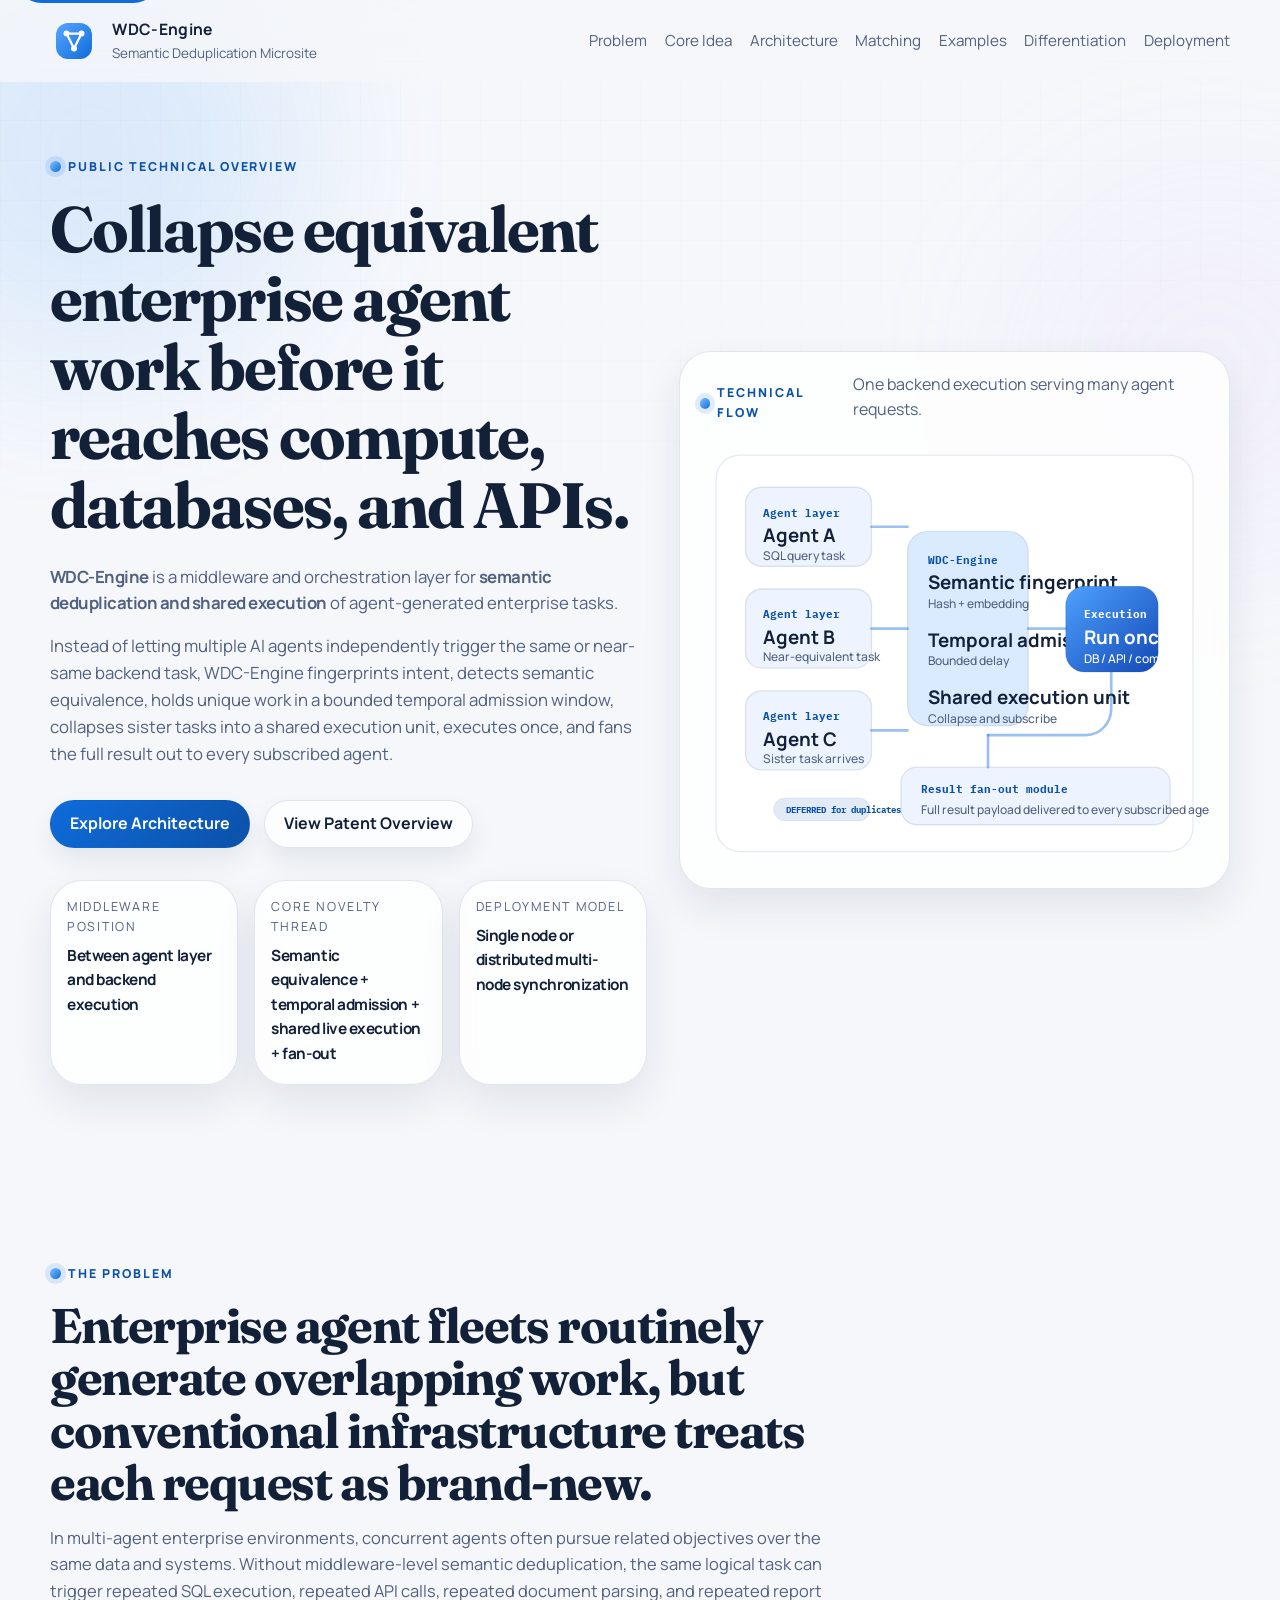
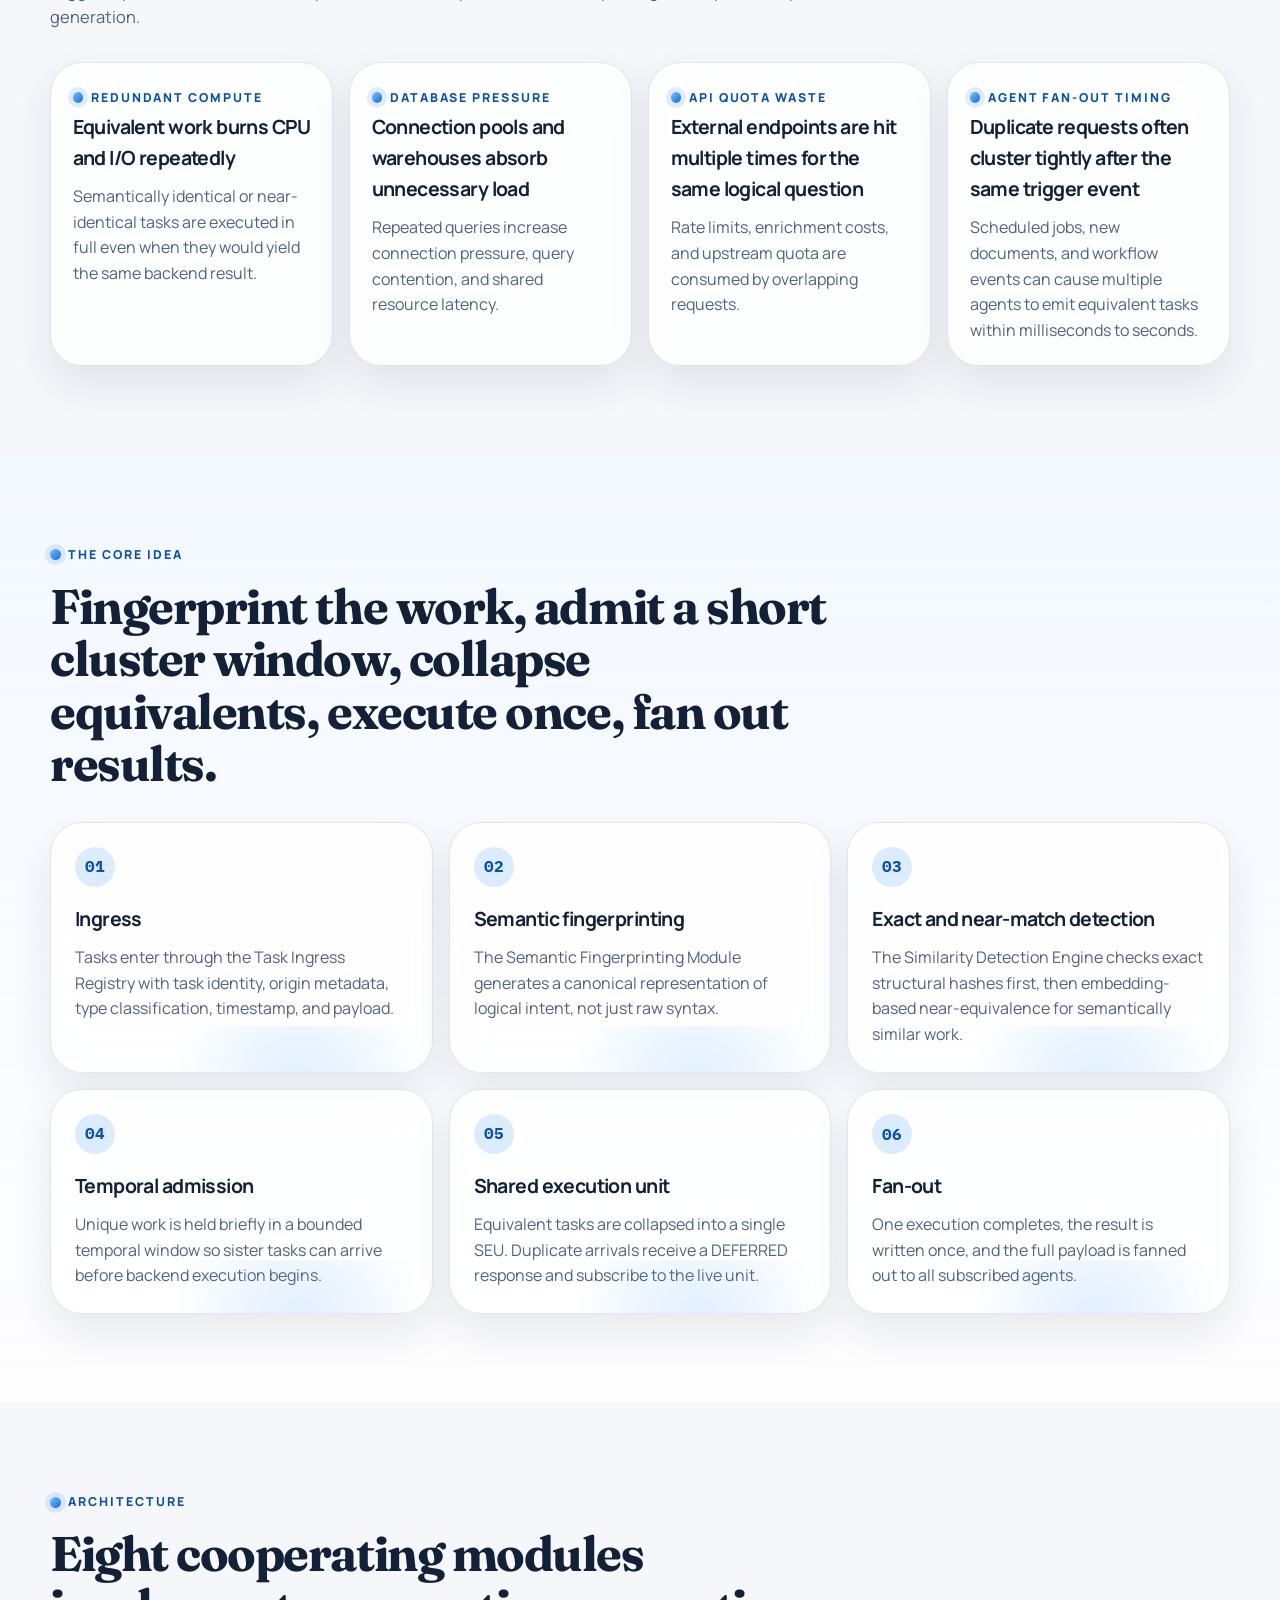
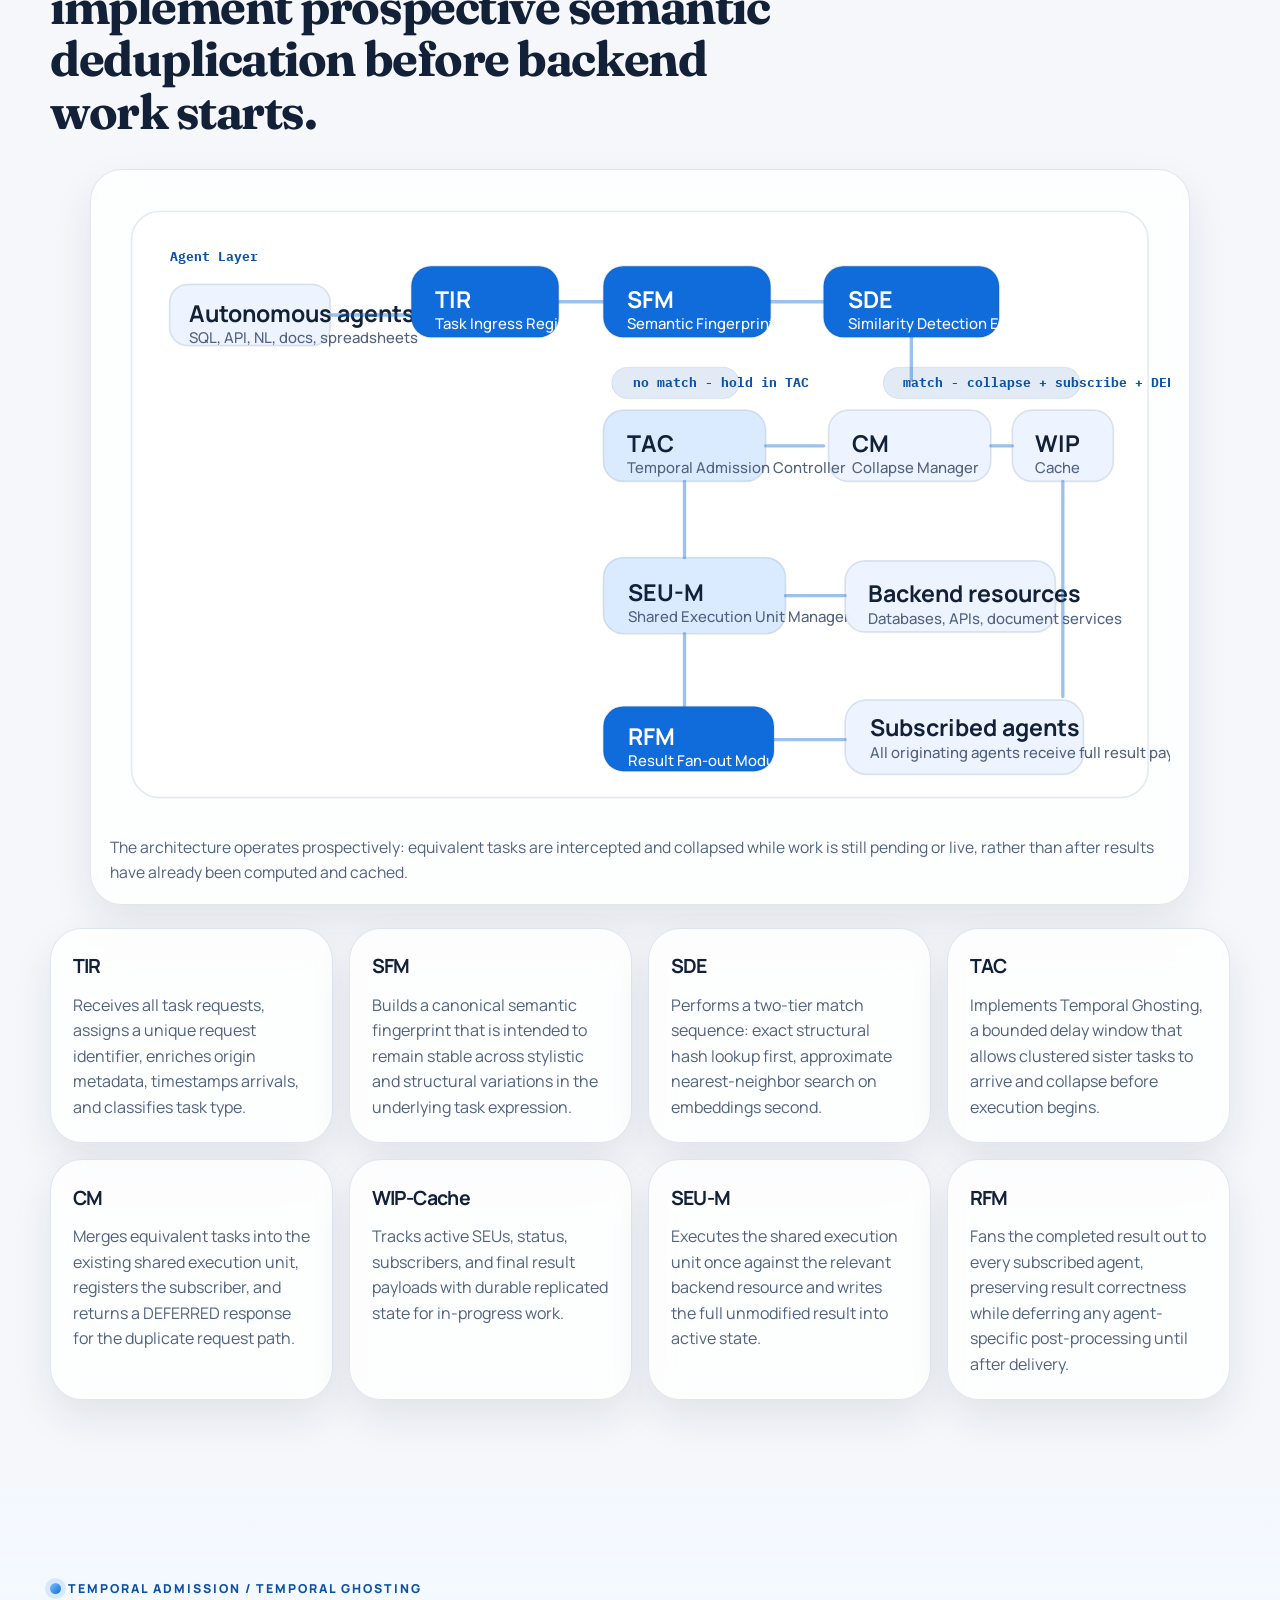
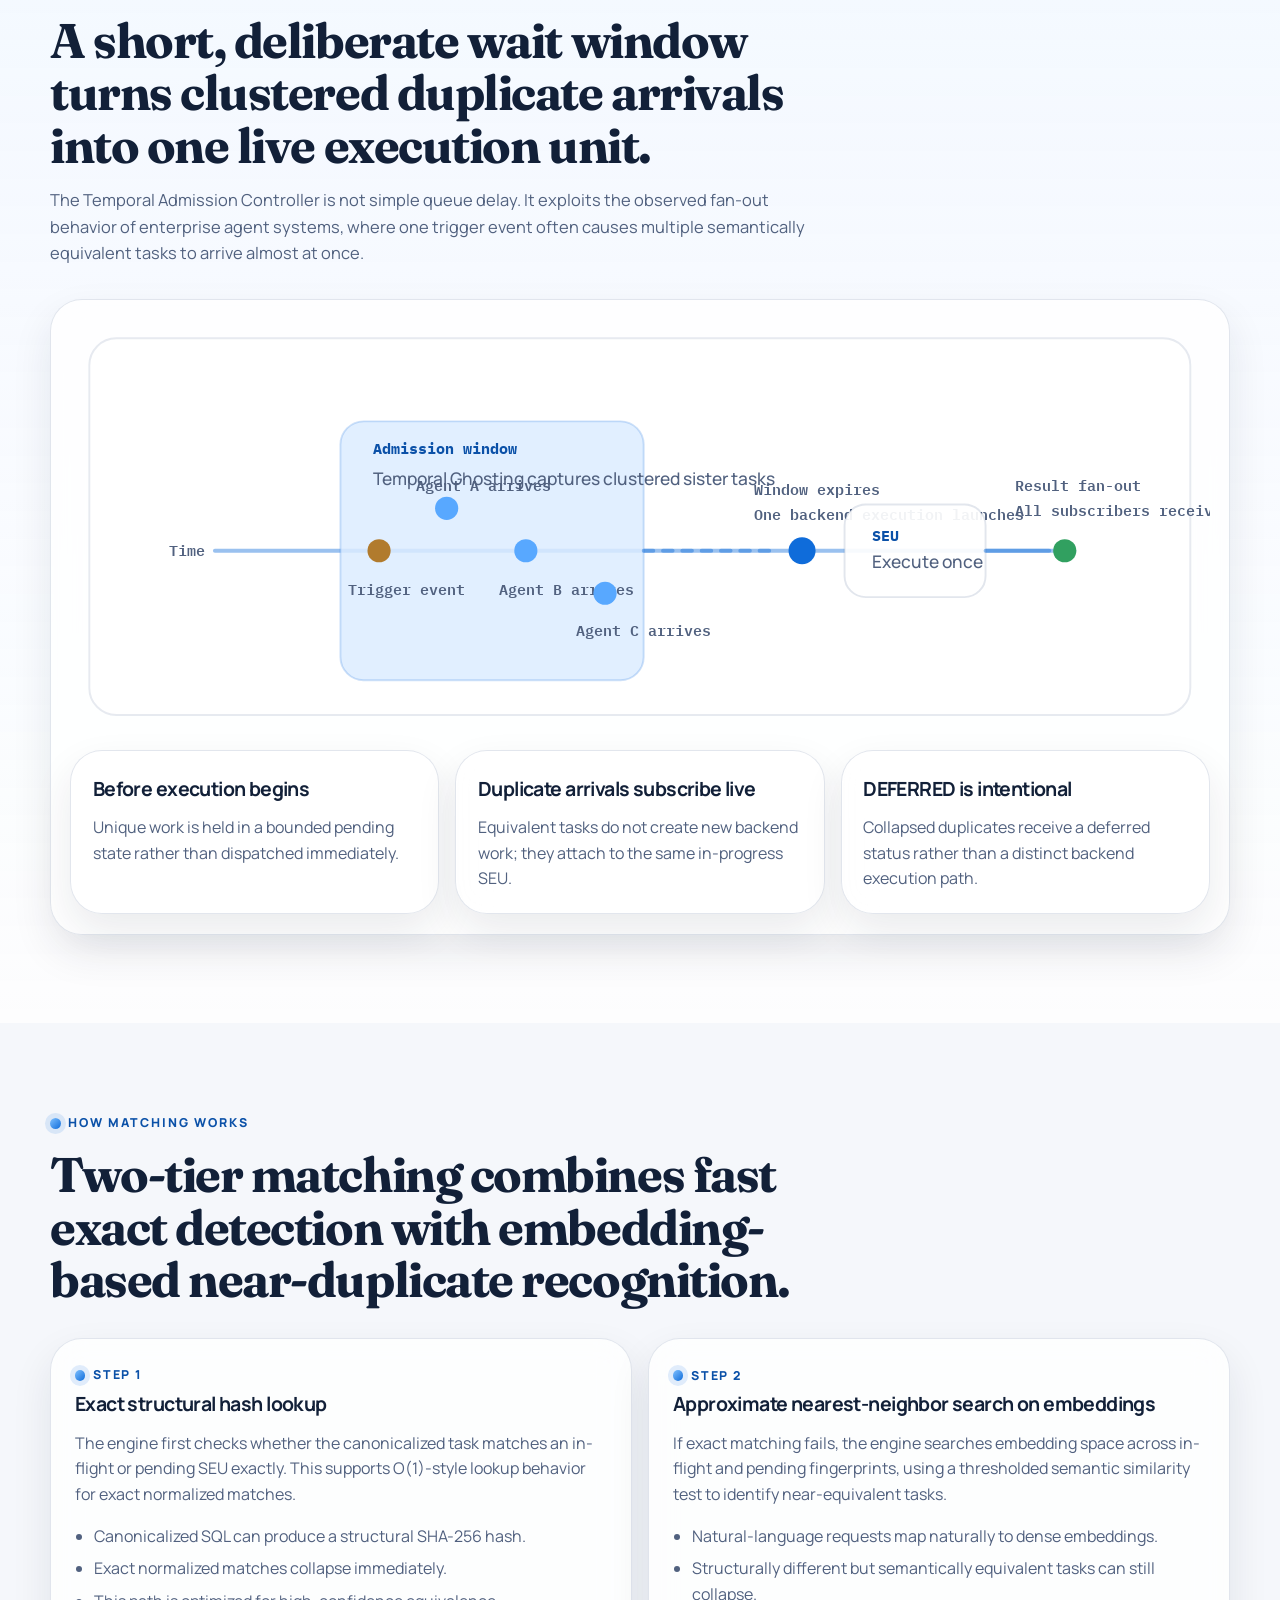
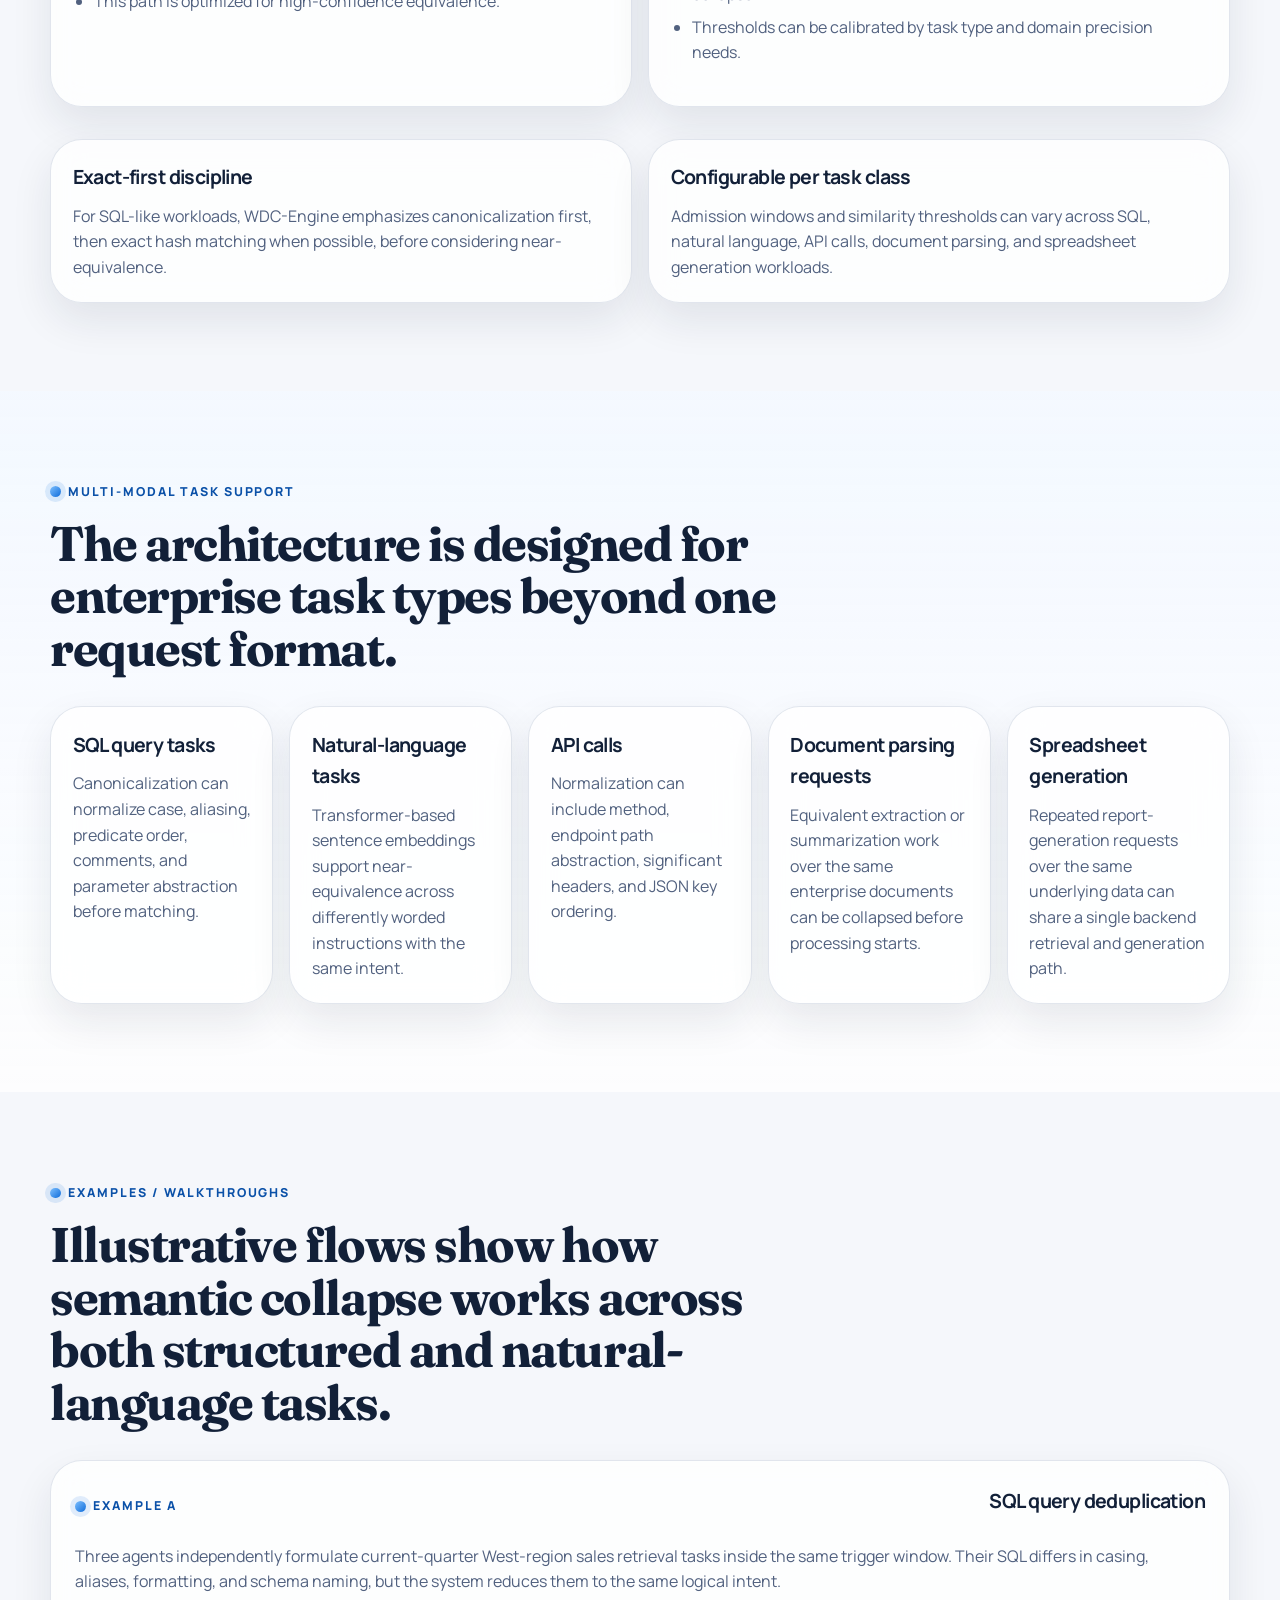
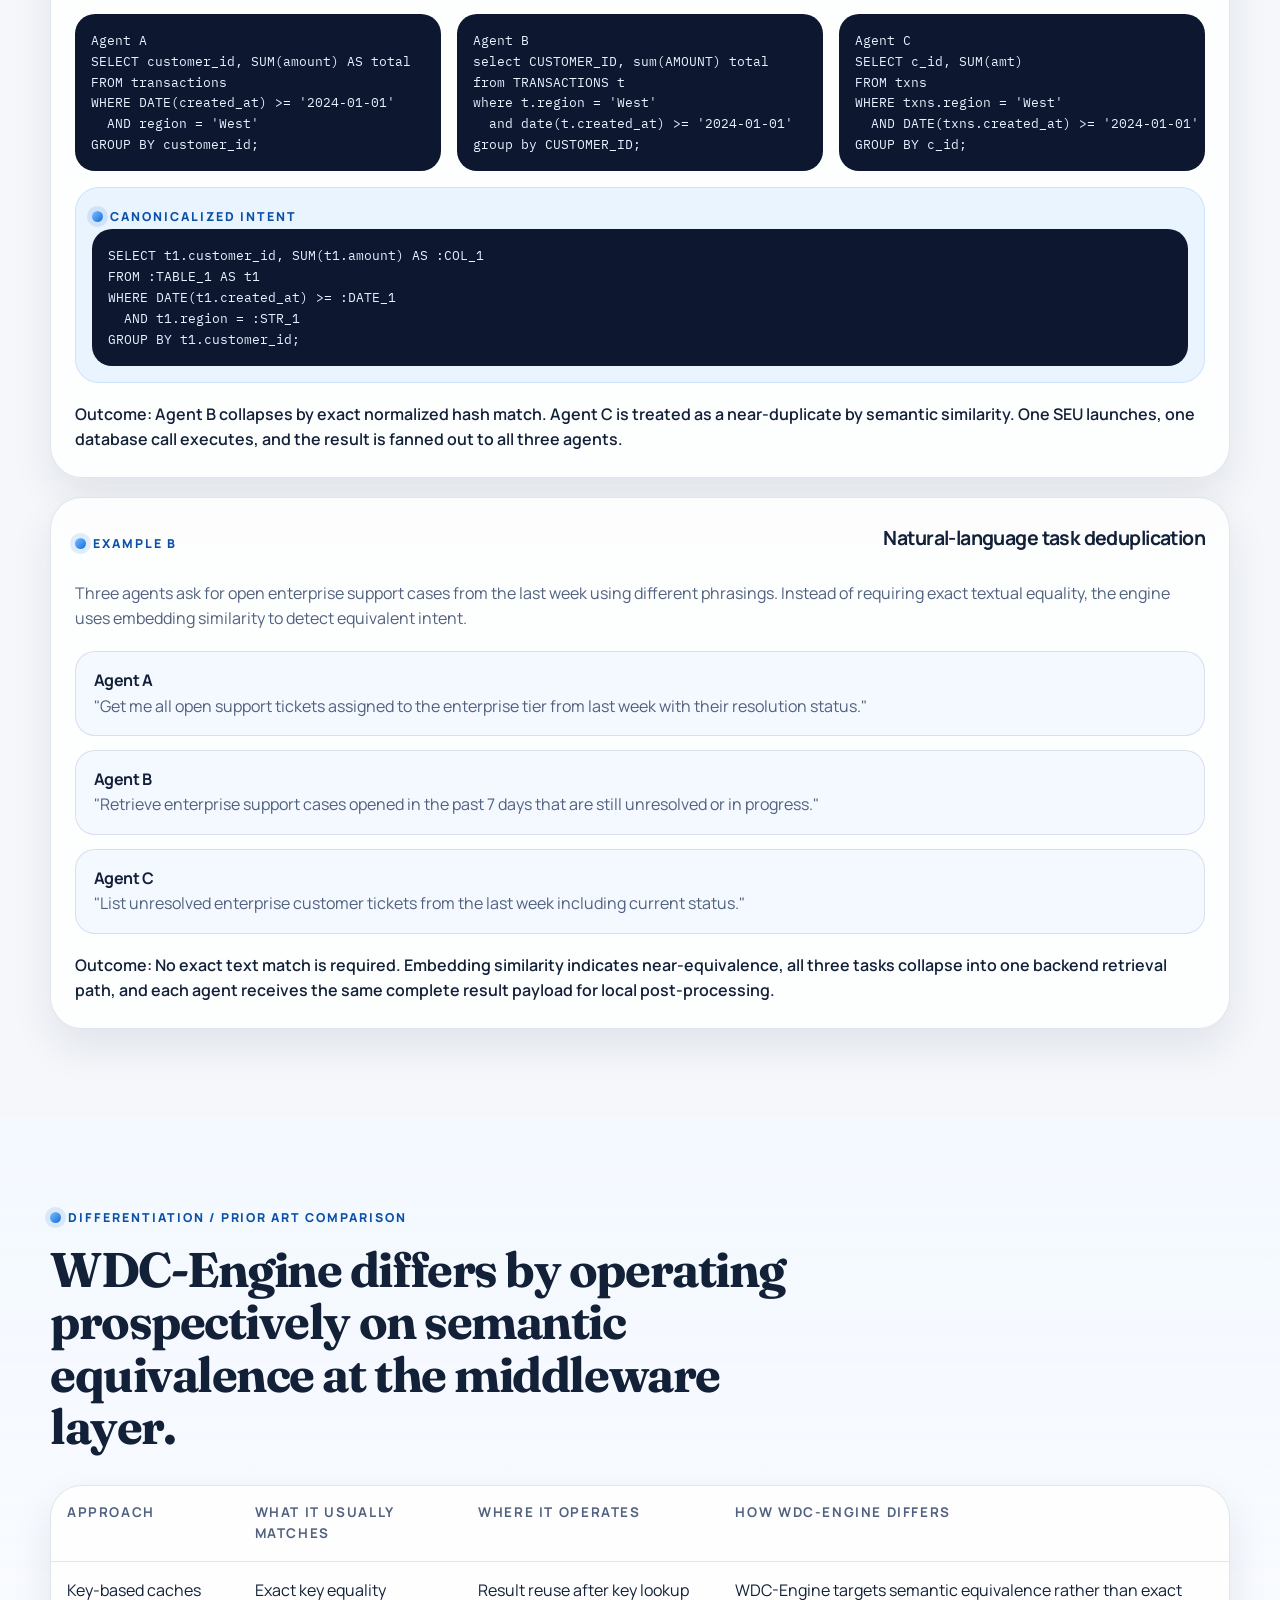
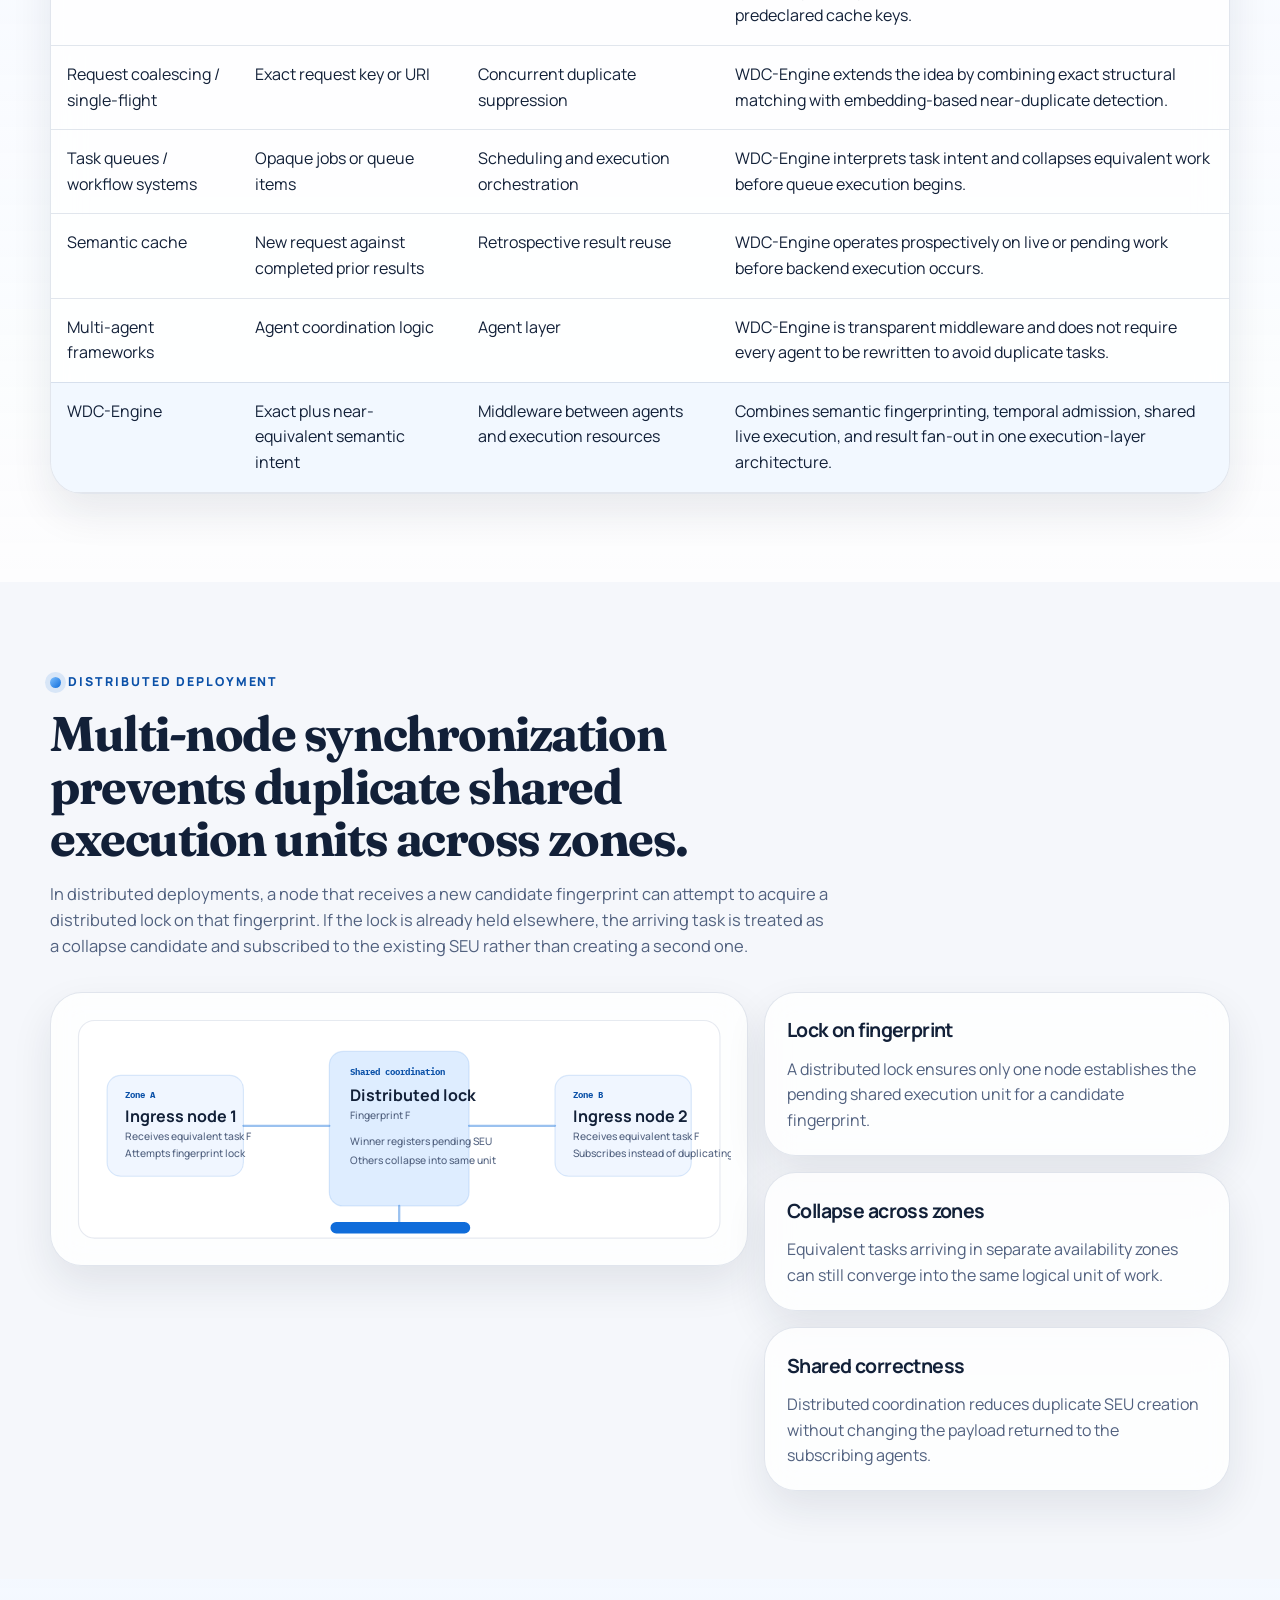
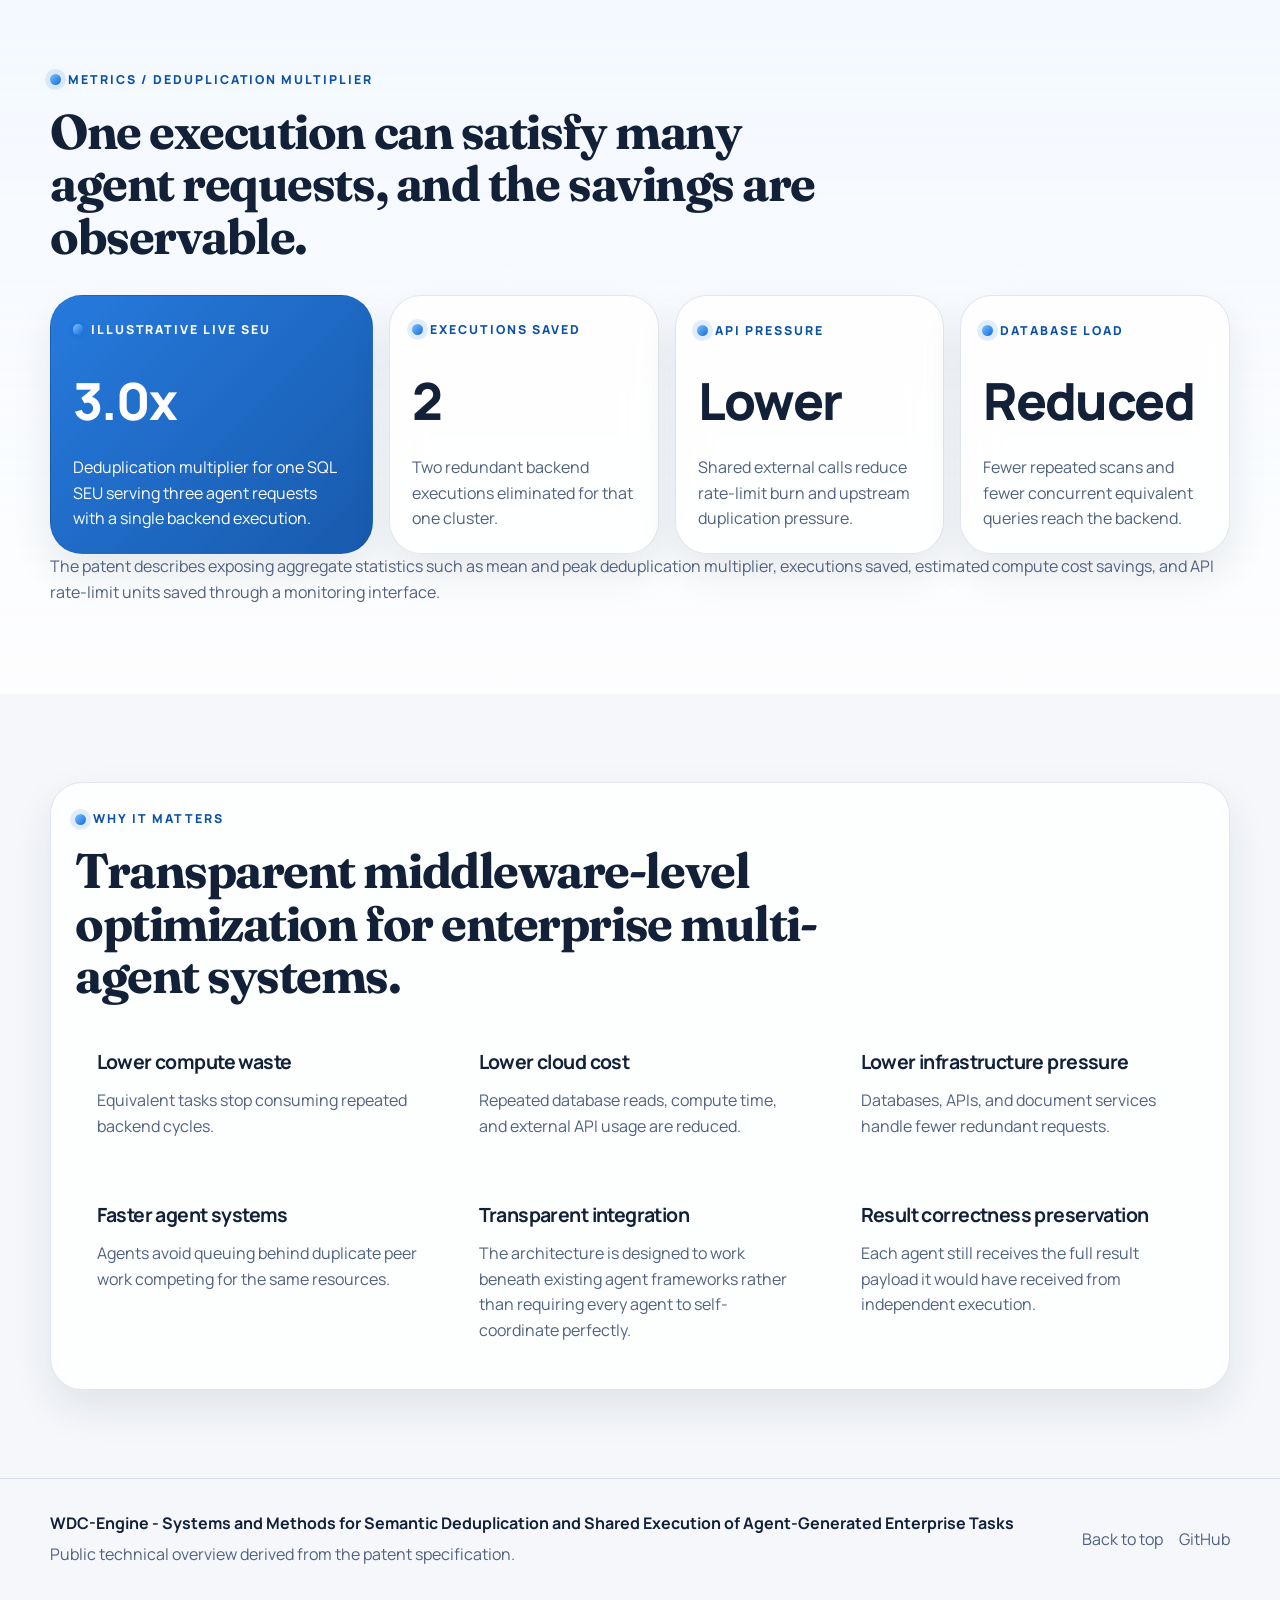
==== index.html @ 05a847ae "Create WDC-Engine patent microsite" ====
<!DOCTYPE html>
<html lang="en">
<head>
  <meta charset="UTF-8">
  <meta name="viewport" content="width=device-width, initial-scale=1.0">
  <title>WDC-Engine | Semantic Deduplication and Shared Execution</title>
  <meta name="description" content="A public technical microsite for WDC-Engine, a middleware architecture for semantic deduplication and shared execution of agent-generated enterprise tasks.">
  <meta name="robots" content="index,follow,max-image-preview:large">
  <meta name="theme-color" content="#f5f7fb">
  <meta property="og:type" content="website">
  <meta property="og:title" content="WDC-Engine | Semantic Deduplication and Shared Execution">
  <meta property="og:description" content="Collapse semantically equivalent enterprise agent tasks before execution begins. Execute once. Fan out results to all subscribed agents.">
  <meta property="og:image" content="./assets/og-card.svg">
  <meta property="og:url" content="./">
  <meta property="og:site_name" content="WDC-Engine">
  <meta name="twitter:card" content="summary_large_image">
  <meta name="twitter:title" content="WDC-Engine | Semantic Deduplication and Shared Execution">
  <meta name="twitter:description" content="A public technical overview of semantic deduplication, temporal admission, shared live execution, and result fan-out.">
  <meta name="twitter:image" content="./assets/og-card.svg">
  <link rel="icon" type="image/svg+xml" href="./assets/favicon.svg">
  <link rel="preconnect" href="https://fonts.googleapis.com">
  <link rel="preconnect" href="https://fonts.gstatic.com" crossorigin>
  <link href="https://fonts.googleapis.com/css2?family=Manrope:wght@400;500;600;700;800&family=Fraunces:opsz,wght@9..144,500;9..144,600&family=IBM+Plex+Mono:wght@400;500;600&display=swap" rel="stylesheet">
  <link rel="stylesheet" href="./styles.css">
</head>
<body id="top">
  <a class="skip-link" href="#main">Skip to content</a>
  <div class="site-bg" aria-hidden="true">
    <div class="aurora aurora-one"></div>
    <div class="aurora aurora-two"></div>
    <div class="grid-wash"></div>
  </div>

  <header class="site-header" data-header>
    <div class="container header-inner">
      <a class="brand" href="#top" aria-label="WDC-Engine home">
        <span class="brand-mark" aria-hidden="true">
          <svg viewBox="0 0 64 64" role="presentation">
            <defs>
              <linearGradient id="brandGradient" x1="0%" y1="0%" x2="100%" y2="100%">
                <stop offset="0%" stop-color="#57a5ff"></stop>
                <stop offset="100%" stop-color="#0f6cda"></stop>
              </linearGradient>
            </defs>
            <rect x="8" y="8" width="48" height="48" rx="16" fill="url(#brandGradient)"></rect>
            <circle cx="22" cy="22" r="4" fill="#ffffff"></circle>
            <circle cx="42" cy="22" r="4" fill="#ffffff"></circle>
            <circle cx="32" cy="42" r="4" fill="#ffffff"></circle>
            <path d="M22 22L42 22L32 42Z" fill="none" stroke="#ffffff" stroke-width="3" stroke-linecap="round" stroke-linejoin="round"></path>
          </svg>
        </span>
        <span class="brand-copy">
          <strong>WDC-Engine</strong>
          <span>Semantic Deduplication Microsite</span>
        </span>
      </a>

      <button class="nav-toggle" type="button" aria-expanded="false" aria-controls="site-nav" data-nav-toggle>
        <span></span>
        <span></span>
      </button>

      <nav class="site-nav" id="site-nav" aria-label="Primary">
        <a href="#problem">Problem</a>
        <a href="#core-idea">Core Idea</a>
        <a href="#architecture">Architecture</a>
        <a href="#matching">Matching</a>
        <a href="#examples">Examples</a>
        <a href="#differentiation">Differentiation</a>
        <a href="#deployment">Deployment</a>
      </nav>
    </div>
  </header>

  <main id="main">
    <section class="hero section">
      <div class="container hero-grid">
        <div class="hero-copy reveal">
          <p class="eyebrow">Public Technical Overview</p>
          <h1>Collapse equivalent enterprise agent work before it reaches compute, databases, and APIs.</h1>
          <p class="hero-subtitle">
            <strong>WDC-Engine</strong> is a middleware and orchestration layer for <strong>semantic deduplication and shared execution</strong> of agent-generated enterprise tasks.
          </p>
          <p class="hero-summary">
            Instead of letting multiple AI agents independently trigger the same or near-same backend task, WDC-Engine fingerprints intent, detects semantic equivalence, holds unique work in a bounded temporal admission window, collapses sister tasks into a shared execution unit, executes once, and fans the full result out to every subscribed agent.
          </p>
          <div class="cta-row">
            <a class="button button-primary" href="#architecture">Explore Architecture</a>
            <a class="button button-secondary" href="#technical-flow">View Patent Overview</a>
          </div>
          <div class="hero-metrics" aria-label="Key outcomes">
            <article class="metric-pill">
              <span class="metric-label">Middleware position</span>
              <strong>Between agent layer and backend execution</strong>
            </article>
            <article class="metric-pill">
              <span class="metric-label">Core novelty thread</span>
              <strong>Semantic equivalence + temporal admission + shared live execution + fan-out</strong>
            </article>
            <article class="metric-pill">
              <span class="metric-label">Deployment model</span>
              <strong>Single node or distributed multi-node synchronization</strong>
            </article>
          </div>
        </div>

        <div class="hero-panel reveal">
          <div class="hero-card">
            <div class="panel-head">
              <span class="eyebrow">Technical flow</span>
              <p>One backend execution serving many agent requests.</p>
            </div>
            <svg class="hero-diagram" viewBox="0 0 760 640" role="img" aria-label="Flow diagram showing WDC-Engine collapsing equivalent agent tasks into a single backend execution">
              <defs>
                <linearGradient id="heroStroke" x1="0%" y1="0%" x2="100%" y2="100%">
                  <stop offset="0%" stop-color="#4ea1ff"></stop>
                  <stop offset="100%" stop-color="#1349b5"></stop>
                </linearGradient>
              </defs>
              <rect x="24" y="24" width="712" height="592" rx="36" class="diagram-frame"></rect>
              <g class="diagram-node diagram-node-soft">
                <rect x="68" y="72" width="188" height="118" rx="24"></rect>
                <text x="94" y="116" class="diagram-kicker">Agent layer</text>
                <text x="94" y="154" class="diagram-title">Agent A</text>
                <text x="94" y="180" class="diagram-copy">SQL query task</text>
              </g>
              <g class="diagram-node diagram-node-soft">
                <rect x="68" y="224" width="188" height="118" rx="24"></rect>
                <text x="94" y="268" class="diagram-kicker">Agent layer</text>
                <text x="94" y="306" class="diagram-title">Agent B</text>
                <text x="94" y="332" class="diagram-copy">Near-equivalent task</text>
              </g>
              <g class="diagram-node diagram-node-soft">
                <rect x="68" y="376" width="188" height="118" rx="24"></rect>
                <text x="94" y="420" class="diagram-kicker">Agent layer</text>
                <text x="94" y="458" class="diagram-title">Agent C</text>
                <text x="94" y="484" class="diagram-copy">Sister task arrives</text>
              </g>
              <g class="diagram-node diagram-node-focus">
                <rect x="310" y="138" width="180" height="290" rx="30"></rect>
                <text x="340" y="186" class="diagram-kicker">WDC-Engine</text>
                <text x="340" y="224" class="diagram-title">Semantic fingerprint</text>
                <text x="340" y="252" class="diagram-copy">Hash + embedding</text>
                <text x="340" y="310" class="diagram-title">Temporal admission</text>
                <text x="340" y="338" class="diagram-copy">Bounded delay</text>
                <text x="340" y="396" class="diagram-title">Shared execution unit</text>
                <text x="340" y="424" class="diagram-copy">Collapse and subscribe</text>
              </g>
              <g class="diagram-node diagram-node-strong">
                <rect x="546" y="220" width="138" height="128" rx="28"></rect>
                <text x="574" y="268" class="diagram-kicker">Execution</text>
                <text x="574" y="306" class="diagram-title">Run once</text>
                <text x="574" y="334" class="diagram-copy">DB / API / compute</text>
              </g>
              <g class="diagram-node diagram-node-soft">
                <rect x="300" y="490" width="402" height="86" rx="24"></rect>
                <text x="330" y="528" class="diagram-kicker">Result fan-out module</text>
                <text x="330" y="560" class="diagram-copy">Full result payload delivered to every subscribed agent</text>
              </g>
              <g class="diagram-links">
                <path d="M256 131H310"></path>
                <path d="M256 283H310"></path>
                <path d="M256 435H310"></path>
                <path d="M490 283H546"></path>
                <path d="M614 348V402C614 424 598 442 576 442H430"></path>
                <path d="M430 442V490"></path>
              </g>
              <g class="diagram-badges">
                <rect x="110" y="536" width="144" height="34" rx="17"></rect>
                <text x="128" y="558" class="diagram-badge-text">DEFERRED for duplicates</text>
              </g>
            </svg>
          </div>
        </div>
      </div>
    </section>

    <section class="section" id="problem">
      <div class="container">
        <div class="section-heading reveal">
          <p class="eyebrow">The Problem</p>
          <h2>Enterprise agent fleets routinely generate overlapping work, but conventional infrastructure treats each request as brand-new.</h2>
          <p>In multi-agent enterprise environments, concurrent agents often pursue related objectives over the same data and systems. Without middleware-level semantic deduplication, the same logical task can trigger repeated SQL execution, repeated API calls, repeated document parsing, and repeated report generation.</p>
        </div>
        <div class="problem-grid reveal">
          <article class="info-card">
            <span class="card-tag">Redundant compute</span>
            <h3>Equivalent work burns CPU and I/O repeatedly</h3>
            <p>Semantically identical or near-identical tasks are executed in full even when they would yield the same backend result.</p>
          </article>
          <article class="info-card">
            <span class="card-tag">Database pressure</span>
            <h3>Connection pools and warehouses absorb unnecessary load</h3>
            <p>Repeated queries increase connection pressure, query contention, and shared resource latency.</p>
          </article>
          <article class="info-card">
            <span class="card-tag">API quota waste</span>
            <h3>External endpoints are hit multiple times for the same logical question</h3>
            <p>Rate limits, enrichment costs, and upstream quota are consumed by overlapping requests.</p>
          </article>
          <article class="info-card">
            <span class="card-tag">Agent fan-out timing</span>
            <h3>Duplicate requests often cluster tightly after the same trigger event</h3>
            <p>Scheduled jobs, new documents, and workflow events can cause multiple agents to emit equivalent tasks within milliseconds to seconds.</p>
          </article>
        </div>
      </div>
    </section>

    <section class="section section-tinted" id="core-idea">
      <div class="container">
        <div class="section-heading reveal">
          <p class="eyebrow">The Core Idea</p>
          <h2>Fingerprint the work, admit a short cluster window, collapse equivalents, execute once, fan out results.</h2>
        </div>
        <div class="idea-flow reveal" id="technical-flow">
          <article class="flow-step">
            <span class="step-number">01</span>
            <h3>Ingress</h3>
            <p>Tasks enter through the Task Ingress Registry with task identity, origin metadata, type classification, timestamp, and payload.</p>
          </article>
          <article class="flow-step">
            <span class="step-number">02</span>
            <h3>Semantic fingerprinting</h3>
            <p>The Semantic Fingerprinting Module generates a canonical representation of logical intent, not just raw syntax.</p>
          </article>
          <article class="flow-step">
            <span class="step-number">03</span>
            <h3>Exact and near-match detection</h3>
            <p>The Similarity Detection Engine checks exact structural hashes first, then embedding-based near-equivalence for semantically similar work.</p>
          </article>
          <article class="flow-step">
            <span class="step-number">04</span>
            <h3>Temporal admission</h3>
            <p>Unique work is held briefly in a bounded temporal window so sister tasks can arrive before backend execution begins.</p>
          </article>
          <article class="flow-step">
            <span class="step-number">05</span>
            <h3>Shared execution unit</h3>
            <p>Equivalent tasks are collapsed into a single SEU. Duplicate arrivals receive a DEFERRED response and subscribe to the live unit.</p>
          </article>
          <article class="flow-step">
            <span class="step-number">06</span>
            <h3>Fan-out</h3>
            <p>One execution completes, the result is written once, and the full payload is fanned out to all subscribed agents.</p>
          </article>
        </div>
      </div>
    </section>

    <section class="section" id="architecture">
      <div class="container">
        <div class="section-heading reveal">
          <p class="eyebrow">Architecture</p>
          <h2>Eight cooperating modules implement prospective semantic deduplication before backend work starts.</h2>
        </div>

        <figure class="figure-frame reveal">
          <div class="figure-stage">
            <svg class="architecture-diagram" viewBox="0 0 1280 760" role="img" aria-label="WDC-Engine architecture diagram showing agents, ingress, fingerprinting, matching, temporal admission, shared execution, backends, and result fan-out">
              <rect x="26" y="26" width="1228" height="708" rx="34" class="arch-shell"></rect>
              <g class="arch-lane">
                <text x="72" y="86" class="arch-label">Agent Layer</text>
                <rect x="72" y="114" width="194" height="74" rx="22" class="arch-node arch-node-light"></rect>
                <text x="96" y="160" class="arch-title">Autonomous agents</text>
                <text x="96" y="185" class="arch-copy">SQL, API, NL, docs, spreadsheets</text>
              </g>
              <g>
                <rect x="364" y="92" width="178" height="86" rx="24" class="arch-node arch-node-core"></rect>
                <text x="392" y="142" class="arch-title arch-title-invert">TIR</text>
                <text x="392" y="168" class="arch-copy arch-copy-invert">Task Ingress Registry</text>
              </g>
              <g>
                <rect x="596" y="92" width="202" height="86" rx="24" class="arch-node arch-node-core"></rect>
                <text x="624" y="142" class="arch-title arch-title-invert">SFM</text>
                <text x="624" y="168" class="arch-copy arch-copy-invert">Semantic Fingerprinting Module</text>
              </g>
              <g>
                <rect x="862" y="92" width="212" height="86" rx="24" class="arch-node arch-node-core"></rect>
                <text x="892" y="142" class="arch-title arch-title-invert">SDE</text>
                <text x="892" y="168" class="arch-copy arch-copy-invert">Similarity Detection Engine</text>
              </g>
              <g>
                <rect x="868" y="266" width="196" height="86" rx="24" class="arch-node arch-node-light"></rect>
                <text x="896" y="316" class="arch-title">CM</text>
                <text x="896" y="342" class="arch-copy">Collapse Manager</text>
              </g>
              <g>
                <rect x="1090" y="266" width="122" height="86" rx="24" class="arch-node arch-node-light"></rect>
                <text x="1118" y="316" class="arch-title">WIP</text>
                <text x="1118" y="342" class="arch-copy">Cache</text>
              </g>
              <g>
                <rect x="596" y="266" width="196" height="86" rx="24" class="arch-node arch-node-focus"></rect>
                <text x="624" y="316" class="arch-title">TAC</text>
                <text x="624" y="342" class="arch-copy">Temporal Admission Controller</text>
              </g>
              <g>
                <rect x="596" y="444" width="220" height="92" rx="24" class="arch-node arch-node-focus"></rect>
                <text x="626" y="496" class="arch-title">SEU-M</text>
                <text x="626" y="522" class="arch-copy">Shared Execution Unit Manager</text>
              </g>
              <g>
                <rect x="888" y="448" width="254" height="86" rx="24" class="arch-node arch-node-light"></rect>
                <text x="916" y="498" class="arch-title">Backend resources</text>
                <text x="916" y="524" class="arch-copy">Databases, APIs, document services</text>
              </g>
              <g>
                <rect x="596" y="624" width="206" height="78" rx="24" class="arch-node arch-node-core"></rect>
                <text x="626" y="670" class="arch-title arch-title-invert">RFM</text>
                <text x="626" y="696" class="arch-copy arch-copy-invert">Result Fan-out Module</text>
              </g>
              <g>
                <rect x="888" y="616" width="288" height="90" rx="26" class="arch-node arch-node-light"></rect>
                <text x="918" y="660" class="arch-title">Subscribed agents</text>
                <text x="918" y="686" class="arch-copy">All originating agents receive full result payload</text>
              </g>
              <g class="arch-connector">
                <path d="M266 151H364"></path>
                <path d="M542 135H596"></path>
                <path d="M798 135H862"></path>
                <path d="M968 178V230"></path>
                <path d="M862 309H792"></path>
                <path d="M694 352V444"></path>
                <path d="M816 490H888"></path>
                <path d="M694 536V624"></path>
                <path d="M802 664H888"></path>
                <path d="M1064 309H1090"></path>
                <path d="M1151 352V612"></path>
              </g>
              <g class="arch-annotations">
                <rect x="934" y="214" width="238" height="38" rx="19"></rect>
                <text x="958" y="238" class="arch-badge">match - collapse + subscribe + DEFERRED</text>
                <rect x="606" y="214" width="154" height="38" rx="19"></rect>
                <text x="632" y="238" class="arch-badge">no match - hold in TAC</text>
              </g>
            </svg>
          </div>
          <figcaption>The architecture operates prospectively: equivalent tasks are intercepted and collapsed while work is still pending or live, rather than after results have already been computed and cached.</figcaption>
        </figure>

        <div class="component-grid reveal">
          <article class="component-card"><h3>TIR</h3><p>Receives all task requests, assigns a unique request identifier, enriches origin metadata, timestamps arrivals, and classifies task type.</p></article>
          <article class="component-card"><h3>SFM</h3><p>Builds a canonical semantic fingerprint that is intended to remain stable across stylistic and structural variations in the underlying task expression.</p></article>
          <article class="component-card"><h3>SDE</h3><p>Performs a two-tier match sequence: exact structural hash lookup first, approximate nearest-neighbor search on embeddings second.</p></article>
          <article class="component-card"><h3>TAC</h3><p>Implements Temporal Ghosting, a bounded delay window that allows clustered sister tasks to arrive and collapse before execution begins.</p></article>
          <article class="component-card"><h3>CM</h3><p>Merges equivalent tasks into the existing shared execution unit, registers the subscriber, and returns a DEFERRED response for the duplicate request path.</p></article>
          <article class="component-card"><h3>WIP-Cache</h3><p>Tracks active SEUs, status, subscribers, and final result payloads with durable replicated state for in-progress work.</p></article>
          <article class="component-card"><h3>SEU-M</h3><p>Executes the shared execution unit once against the relevant backend resource and writes the full unmodified result into active state.</p></article>
          <article class="component-card"><h3>RFM</h3><p>Fans the completed result out to every subscribed agent, preserving result correctness while deferring any agent-specific post-processing until after delivery.</p></article>
        </div>
      </div>
    </section>

    <section class="section section-tinted" id="temporal">
      <div class="container">
        <div class="section-heading reveal">
          <p class="eyebrow">Temporal Admission / Temporal Ghosting</p>
          <h2>A short, deliberate wait window turns clustered duplicate arrivals into one live execution unit.</h2>
          <p>The Temporal Admission Controller is not simple queue delay. It exploits the observed fan-out behavior of enterprise agent systems, where one trigger event often causes multiple semantically equivalent tasks to arrive almost at once.</p>
        </div>
        <div class="timeline-panel reveal">
          <svg class="timeline-diagram" viewBox="0 0 1180 430" role="img" aria-label="Timeline showing Agent A, Agent B, and Agent C arriving within an admission window before one shared execution launches and fans out results">
            <rect x="20" y="20" width="1140" height="390" rx="28" class="timeline-shell"></rect>
            <line x1="150" y1="240" x2="1040" y2="240" class="timeline-axis"></line>
            <text x="102" y="245" class="timeline-label">Time</text>
            <rect x="280" y="106" width="314" height="268" rx="24" class="timeline-window"></rect>
            <text x="314" y="140" class="timeline-kicker">Admission window</text>
            <text x="314" y="172" class="timeline-copy">Temporal Ghosting captures clustered sister tasks</text>
            <circle cx="320" cy="240" r="12" class="timeline-event timeline-trigger"></circle>
            <text x="288" y="286" class="timeline-note">Trigger event</text>
            <circle cx="390" cy="196" r="12" class="timeline-event"></circle>
            <text x="358" y="178" class="timeline-note">Agent A arrives</text>
            <circle cx="472" cy="240" r="12" class="timeline-event"></circle>
            <text x="444" y="286" class="timeline-note">Agent B arrives</text>
            <circle cx="554" cy="284" r="12" class="timeline-event"></circle>
            <text x="524" y="328" class="timeline-note">Agent C arrives</text>
            <path d="M594 240H732" class="timeline-axis timeline-dashed"></path>
            <circle cx="758" cy="240" r="14" class="timeline-launch"></circle>
            <text x="708" y="182" class="timeline-note">Window expires</text>
            <text x="708" y="208" class="timeline-note">One backend execution launches</text>
            <rect x="802" y="192" width="146" height="96" rx="22" class="timeline-exec"></rect>
            <text x="830" y="230" class="timeline-kicker">SEU</text>
            <text x="830" y="258" class="timeline-copy">Execute once</text>
            <path d="M948 240H1014" class="timeline-axis"></path>
            <circle cx="1030" cy="240" r="12" class="timeline-result"></circle>
            <text x="978" y="178" class="timeline-note">Result fan-out</text>
            <text x="978" y="204" class="timeline-note">All subscribers receive payload</text>
          </svg>
          <div class="timeline-notes">
            <article class="mini-card"><h3>Before execution begins</h3><p>Unique work is held in a bounded pending state rather than dispatched immediately.</p></article>
            <article class="mini-card"><h3>Duplicate arrivals subscribe live</h3><p>Equivalent tasks do not create new backend work; they attach to the same in-progress SEU.</p></article>
            <article class="mini-card"><h3>DEFERRED is intentional</h3><p>Collapsed duplicates receive a deferred status rather than a distinct backend execution path.</p></article>
          </div>
        </div>
      </div>
    </section>

    <section class="section" id="matching">
      <div class="container">
        <div class="section-heading reveal">
          <p class="eyebrow">How Matching Works</p>
          <h2>Two-tier matching combines fast exact detection with embedding-based near-duplicate recognition.</h2>
        </div>
        <div class="matching-grid reveal">
          <article class="matching-card">
            <span class="card-tag">Step 1</span>
            <h3>Exact structural hash lookup</h3>
            <p>The engine first checks whether the canonicalized task matches an in-flight or pending SEU exactly. This supports O(1)-style lookup behavior for exact normalized matches.</p>
            <ul class="detail-list">
              <li>Canonicalized SQL can produce a structural SHA-256 hash.</li>
              <li>Exact normalized matches collapse immediately.</li>
              <li>This path is optimized for high-confidence equivalence.</li>
            </ul>
          </article>
          <article class="matching-card">
            <span class="card-tag">Step 2</span>
            <h3>Approximate nearest-neighbor search on embeddings</h3>
            <p>If exact matching fails, the engine searches embedding space across in-flight and pending fingerprints, using a thresholded semantic similarity test to identify near-equivalent tasks.</p>
            <ul class="detail-list">
              <li>Natural-language requests map naturally to dense embeddings.</li>
              <li>Structurally different but semantically equivalent tasks can still collapse.</li>
              <li>Thresholds can be calibrated by task type and domain precision needs.</li>
            </ul>
          </article>
        </div>
        <div class="split-visual reveal">
          <div class="split-column"><h3>Exact-first discipline</h3><p>For SQL-like workloads, WDC-Engine emphasizes canonicalization first, then exact hash matching when possible, before considering near-equivalence.</p></div>
          <div class="split-column"><h3>Configurable per task class</h3><p>Admission windows and similarity thresholds can vary across SQL, natural language, API calls, document parsing, and spreadsheet generation workloads.</p></div>
        </div>
      </div>
    </section>

    <section class="section section-tinted" id="modalities">
      <div class="container">
        <div class="section-heading reveal">
          <p class="eyebrow">Multi-Modal Task Support</p>
          <h2>The architecture is designed for enterprise task types beyond one request format.</h2>
        </div>
        <div class="modality-grid reveal">
          <article class="modality-card"><h3>SQL query tasks</h3><p>Canonicalization can normalize case, aliasing, predicate order, comments, and parameter abstraction before matching.</p></article>
          <article class="modality-card"><h3>Natural-language tasks</h3><p>Transformer-based sentence embeddings support near-equivalence across differently worded instructions with the same intent.</p></article>
          <article class="modality-card"><h3>API calls</h3><p>Normalization can include method, endpoint path abstraction, significant headers, and JSON key ordering.</p></article>
          <article class="modality-card"><h3>Document parsing requests</h3><p>Equivalent extraction or summarization work over the same enterprise documents can be collapsed before processing starts.</p></article>
          <article class="modality-card"><h3>Spreadsheet generation</h3><p>Repeated report-generation requests over the same underlying data can share a single backend retrieval and generation path.</p></article>
        </div>
      </div>
    </section>

    <section class="section" id="examples">
      <div class="container">
        <div class="section-heading reveal">
          <p class="eyebrow">Examples / Walkthroughs</p>
          <h2>Illustrative flows show how semantic collapse works across both structured and natural-language tasks.</h2>
        </div>
        <div class="example-stack reveal">
          <article class="example-card">
            <div class="example-head">
              <span class="card-tag">Example A</span>
              <h3>SQL query deduplication</h3>
            </div>
            <p>Three agents independently formulate current-quarter West-region sales retrieval tasks inside the same trigger window. Their SQL differs in casing, aliases, formatting, and schema naming, but the system reduces them to the same logical intent.</p>
            <div class="query-grid">
              <pre><code>Agent A
SELECT customer_id, SUM(amount) AS total
FROM transactions
WHERE DATE(created_at) &gt;= '2024-01-01'
  AND region = 'West'
GROUP BY customer_id;</code></pre>
              <pre><code>Agent B
select CUSTOMER_ID, sum(AMOUNT) total
from TRANSACTIONS t
where t.region = 'West'
  and date(t.created_at) &gt;= '2024-01-01'
group by CUSTOMER_ID;</code></pre>
              <pre><code>Agent C
SELECT c_id, SUM(amt)
FROM txns
WHERE txns.region = 'West'
  AND DATE(txns.created_at) &gt;= '2024-01-01'
GROUP BY c_id;</code></pre>
            </div>
            <div class="canonical-box">
              <span class="mono-label">Canonicalized intent</span>
              <pre><code>SELECT t1.customer_id, SUM(t1.amount) AS :COL_1
FROM :TABLE_1 AS t1
WHERE DATE(t1.created_at) &gt;= :DATE_1
  AND t1.region = :STR_1
GROUP BY t1.customer_id;</code></pre>
            </div>
            <p class="example-outcome">Outcome: Agent B collapses by exact normalized hash match. Agent C is treated as a near-duplicate by semantic similarity. One SEU launches, one database call executes, and the result is fanned out to all three agents.</p>
          </article>

          <article class="example-card">
            <div class="example-head">
              <span class="card-tag">Example B</span>
              <h3>Natural-language task deduplication</h3>
            </div>
            <p>Three agents ask for open enterprise support cases from the last week using different phrasings. Instead of requiring exact textual equality, the engine uses embedding similarity to detect equivalent intent.</p>
            <div class="ticket-list">
              <article class="ticket-item"><strong>Agent A</strong><p>"Get me all open support tickets assigned to the enterprise tier from last week with their resolution status."</p></article>
              <article class="ticket-item"><strong>Agent B</strong><p>"Retrieve enterprise support cases opened in the past 7 days that are still unresolved or in progress."</p></article>
              <article class="ticket-item"><strong>Agent C</strong><p>"List unresolved enterprise customer tickets from the last week including current status."</p></article>
            </div>
            <p class="example-outcome">Outcome: No exact text match is required. Embedding similarity indicates near-equivalence, all three tasks collapse into one backend retrieval path, and each agent receives the same complete result payload for local post-processing.</p>
          </article>
        </div>
      </div>
    </section>

    <section class="section section-tinted" id="differentiation">
      <div class="container">
        <div class="section-heading reveal">
          <p class="eyebrow">Differentiation / Prior Art Comparison</p>
          <h2>WDC-Engine differs by operating prospectively on semantic equivalence at the middleware layer.</h2>
        </div>
        <div class="comparison-wrap reveal">
          <table class="comparison-table">
            <thead>
              <tr><th>Approach</th><th>What it usually matches</th><th>Where it operates</th><th>How WDC-Engine differs</th></tr>
            </thead>
            <tbody>
              <tr><td>Key-based caches</td><td>Exact key equality</td><td>Result reuse after key lookup</td><td>WDC-Engine targets semantic equivalence rather than exact predeclared cache keys.</td></tr>
              <tr><td>Request coalescing / single-flight</td><td>Exact request key or URI</td><td>Concurrent duplicate suppression</td><td>WDC-Engine extends the idea by combining exact structural matching with embedding-based near-duplicate detection.</td></tr>
              <tr><td>Task queues / workflow systems</td><td>Opaque jobs or queue items</td><td>Scheduling and execution orchestration</td><td>WDC-Engine interprets task intent and collapses equivalent work before queue execution begins.</td></tr>
              <tr><td>Semantic cache</td><td>New request against completed prior results</td><td>Retrospective result reuse</td><td>WDC-Engine operates prospectively on live or pending work before backend execution occurs.</td></tr>
              <tr><td>Multi-agent frameworks</td><td>Agent coordination logic</td><td>Agent layer</td><td>WDC-Engine is transparent middleware and does not require every agent to be rewritten to avoid duplicate tasks.</td></tr>
              <tr class="highlight-row"><td>WDC-Engine</td><td>Exact plus near-equivalent semantic intent</td><td>Middleware between agents and execution resources</td><td>Combines semantic fingerprinting, temporal admission, shared live execution, and result fan-out in one execution-layer architecture.</td></tr>
            </tbody>
          </table>
        </div>
      </div>
    </section>

    <section class="section" id="deployment">
      <div class="container">
        <div class="section-heading reveal">
          <p class="eyebrow">Distributed Deployment</p>
          <h2>Multi-node synchronization prevents duplicate shared execution units across zones.</h2>
          <p>In distributed deployments, a node that receives a new candidate fingerprint can attempt to acquire a distributed lock on that fingerprint. If the lock is already held elsewhere, the arriving task is treated as a collapse candidate and subscribed to the existing SEU rather than creating a second one.</p>
        </div>
        <div class="distributed-layout reveal">
          <div class="distributed-card">
            <svg class="distributed-diagram" viewBox="0 0 1160 420" role="img" aria-label="Distributed deployment diagram showing multiple nodes using a distributed fingerprint lock to avoid duplicate shared execution unit creation">
              <rect x="20" y="20" width="1120" height="380" rx="28" class="dist-shell"></rect>
              <rect x="70" y="116" width="238" height="176" rx="24" class="dist-node"></rect>
              <text x="102" y="156" class="dist-kicker">Zone A</text>
              <text x="102" y="198" class="dist-title">Ingress node 1</text>
              <text x="102" y="228" class="dist-copy">Receives equivalent task F</text>
              <text x="102" y="258" class="dist-copy">Attempts fingerprint lock</text>
              <rect x="458" y="74" width="244" height="270" rx="24" class="dist-node dist-lock"></rect>
              <text x="494" y="116" class="dist-kicker">Shared coordination</text>
              <text x="494" y="160" class="dist-title">Distributed lock</text>
              <text x="494" y="192" class="dist-copy">Fingerprint F</text>
              <text x="494" y="238" class="dist-copy">Winner registers pending SEU</text>
              <text x="494" y="270" class="dist-copy">Others collapse into same unit</text>
              <rect x="852" y="116" width="238" height="176" rx="24" class="dist-node"></rect>
              <text x="884" y="156" class="dist-kicker">Zone B</text>
              <text x="884" y="198" class="dist-title">Ingress node 2</text>
              <text x="884" y="228" class="dist-copy">Receives equivalent task F</text>
              <text x="884" y="258" class="dist-copy">Subscribes instead of duplicating</text>
              <path d="M308 204H458" class="dist-link"></path>
              <path d="M702 204H852" class="dist-link"></path>
              <path d="M580 344V372" class="dist-link"></path>
              <rect x="460" y="372" width="244" height="20" rx="10" class="dist-bar"></rect>
            </svg>
          </div>
          <div class="distributed-notes">
            <article class="mini-card"><h3>Lock on fingerprint</h3><p>A distributed lock ensures only one node establishes the pending shared execution unit for a candidate fingerprint.</p></article>
            <article class="mini-card"><h3>Collapse across zones</h3><p>Equivalent tasks arriving in separate availability zones can still converge into the same logical unit of work.</p></article>
            <article class="mini-card"><h3>Shared correctness</h3><p>Distributed coordination reduces duplicate SEU creation without changing the payload returned to the subscribing agents.</p></article>
          </div>
        </div>
      </div>
    </section>

    <section class="section section-tinted" id="metrics">
      <div class="container">
        <div class="section-heading reveal">
          <p class="eyebrow">Metrics / Deduplication Multiplier</p>
          <h2>One execution can satisfy many agent requests, and the savings are observable.</h2>
        </div>
        <div class="metrics-grid reveal">
          <article class="metric-card metric-card-hero"><span class="metric-caption">Illustrative live SEU</span><strong class="metric-value">3.0x</strong><p class="metric-copy">Deduplication multiplier for one SQL SEU serving three agent requests with a single backend execution.</p></article>
          <article class="metric-card"><span class="metric-caption">Executions saved</span><strong class="metric-value">2</strong><p class="metric-copy">Two redundant backend executions eliminated for that one cluster.</p></article>
          <article class="metric-card"><span class="metric-caption">API pressure</span><strong class="metric-value">Lower</strong><p class="metric-copy">Shared external calls reduce rate-limit burn and upstream duplication pressure.</p></article>
          <article class="metric-card"><span class="metric-caption">Database load</span><strong class="metric-value">Reduced</strong><p class="metric-copy">Fewer repeated scans and fewer concurrent equivalent queries reach the backend.</p></article>
        </div>
        <p class="section-note reveal">The patent describes exposing aggregate statistics such as mean and peak deduplication multiplier, executions saved, estimated compute cost savings, and API rate-limit units saved through a monitoring interface.</p>
      </div>
    </section>

    <section class="section" id="impact">
      <div class="container">
        <div class="impact-panel reveal">
          <div class="section-heading">
            <p class="eyebrow">Why It Matters</p>
            <h2>Transparent middleware-level optimization for enterprise multi-agent systems.</h2>
          </div>
          <div class="impact-grid">
            <article class="impact-item"><h3>Lower compute waste</h3><p>Equivalent tasks stop consuming repeated backend cycles.</p></article>
            <article class="impact-item"><h3>Lower cloud cost</h3><p>Repeated database reads, compute time, and external API usage are reduced.</p></article>
            <article class="impact-item"><h3>Lower infrastructure pressure</h3><p>Databases, APIs, and document services handle fewer redundant requests.</p></article>
            <article class="impact-item"><h3>Faster agent systems</h3><p>Agents avoid queuing behind duplicate peer work competing for the same resources.</p></article>
            <article class="impact-item"><h3>Transparent integration</h3><p>The architecture is designed to work beneath existing agent frameworks rather than requiring every agent to self-coordinate perfectly.</p></article>
            <article class="impact-item"><h3>Result correctness preservation</h3><p>Each agent still receives the full result payload it would have received from independent execution.</p></article>
          </div>
        </div>
      </div>
    </section>
  </main>

  <footer class="site-footer">
    <div class="container footer-inner">
      <div>
        <p class="footer-title">WDC-Engine - Systems and Methods for Semantic Deduplication and Shared Execution of Agent-Generated Enterprise Tasks</p>
        <p class="footer-note">Public technical overview derived from the patent specification.</p>
      </div>
      <div class="footer-links">
        <a href="#top">Back to top</a>
        <a href="https://github.com/" target="_blank" rel="noopener">GitHub</a>
      </div>
    </div>
  </footer>

  <script src="./script.js"></script>
</body>
</html>
---- styles.css ----
:root {
  --bg: #f5f7fb;
  --surface: rgba(255, 255, 255, 0.8);
  --surface-tint: rgba(241, 247, 255, 0.88);
  --line: rgba(19, 53, 110, 0.12);
  --text: #122038;
  --muted: #51617f;
  --accent: #0f6cda;
  --accent-strong: #0b51a8;
  --accent-soft: #dcecff;
  --shadow-lg: 0 26px 60px rgba(18, 32, 56, 0.12);
  --shadow-md: 0 18px 42px rgba(18, 32, 56, 0.09);
  --shadow-sm: 0 12px 24px rgba(18, 32, 56, 0.08);
  --radius-lg: 32px;
  --radius-md: 24px;
  --max-width: 1180px;
}

* { box-sizing: border-box; }
html { scroll-behavior: smooth; }
body {
  margin: 0;
  font-family: "Manrope", sans-serif;
  color: var(--text);
  background: var(--bg);
  line-height: 1.6;
}
img, svg { display: block; max-width: 100%; }
a { color: inherit; text-decoration: none; }
button, input, textarea, select { font: inherit; }

.skip-link {
  position: absolute;
  left: 1rem;
  top: -3rem;
  z-index: 100;
  padding: 0.8rem 1rem;
  border-radius: 999px;
  background: var(--accent);
  color: #fff;
}
.skip-link:focus { top: 1rem; }

.site-bg {
  position: fixed;
  inset: 0;
  overflow: hidden;
  pointer-events: none;
  z-index: -1;
}
.aurora {
  position: absolute;
  border-radius: 999px;
  filter: blur(80px);
  opacity: 0.58;
}
.aurora-one {
  width: 420px;
  height: 420px;
  top: -60px;
  left: -120px;
  background: rgba(114, 182, 255, 0.34);
}
.aurora-two {
  width: 380px;
  height: 380px;
  top: 180px;
  right: -120px;
  background: rgba(221, 199, 255, 0.22);
}
.grid-wash {
  position: absolute;
  inset: 0;
  background-image:
    linear-gradient(rgba(19, 53, 110, 0.035) 1px, transparent 1px),
    linear-gradient(90deg, rgba(19, 53, 110, 0.035) 1px, transparent 1px);
  background-size: 40px 40px;
  mask-image: linear-gradient(to bottom, rgba(0, 0, 0, 0.48), transparent 80%);
}

.container {
  width: min(calc(100% - 2rem), var(--max-width));
  margin: 0 auto;
}
.section { padding: 5.5rem 0; }
.section-tinted { background: linear-gradient(180deg, rgba(243, 248, 255, 0.92), rgba(255, 255, 255, 0.76)); }

.site-header {
  position: sticky;
  top: 0;
  z-index: 20;
  backdrop-filter: blur(18px);
  background: rgba(245, 247, 251, 0.8);
  transition: border-color 180ms ease, box-shadow 180ms ease, background 180ms ease;
}
.site-header.is-scrolled {
  border-bottom: 1px solid var(--line);
  box-shadow: 0 10px 30px rgba(18, 32, 56, 0.06);
  background: rgba(245, 247, 251, 0.92);
}
.header-inner {
  min-height: 82px;
  display: flex;
  align-items: center;
  justify-content: space-between;
  gap: 1rem;
}

.brand { display: inline-flex; align-items: center; gap: 0.9rem; }
.brand-mark { width: 48px; height: 48px; flex: 0 0 auto; }
.brand-copy { display: grid; gap: 0.05rem; }
.brand-copy strong { font-size: 0.98rem; letter-spacing: 0.02em; }
.brand-copy span { font-size: 0.84rem; color: var(--muted); }

.site-nav {
  display: flex;
  align-items: center;
  gap: 1.1rem;
  font-size: 0.95rem;
  color: var(--muted);
}
.site-nav a {
  position: relative;
  padding: 0.35rem 0;
}
.site-nav a::after {
  content: "";
  position: absolute;
  left: 0;
  right: 0;
  bottom: -0.1rem;
  height: 2px;
  transform: scaleX(0);
  transform-origin: left;
  background: linear-gradient(90deg, var(--accent), transparent);
  transition: transform 180ms ease;
}
.site-nav a:hover::after,
.site-nav a:focus-visible::after { transform: scaleX(1); }

.nav-toggle {
  display: none;
  width: 46px;
  height: 46px;
  border: 1px solid var(--line);
  border-radius: 14px;
  background: rgba(255, 255, 255, 0.8);
  align-items: center;
  justify-content: center;
  gap: 4px;
  flex-direction: column;
}
.nav-toggle span {
  width: 18px;
  height: 2px;
  background: var(--text);
  border-radius: 999px;
}

.hero { padding-top: 4.5rem; }
.hero-grid {
  display: grid;
  grid-template-columns: minmax(0, 1.04fr) minmax(0, 0.96fr);
  gap: 2rem;
  align-items: center;
}

.eyebrow,
.card-tag,
.metric-caption,
.mono-label {
  display: inline-flex;
  align-items: center;
  gap: 0.45rem;
  font-size: 0.77rem;
  text-transform: uppercase;
  letter-spacing: 0.16em;
  color: var(--accent-strong);
  font-weight: 800;
}
.eyebrow::before,
.card-tag::before,
.metric-caption::before,
.mono-label::before {
  content: "";
  width: 0.68rem;
  height: 0.68rem;
  border-radius: 999px;
  background: linear-gradient(135deg, #7ec0ff, #0f6cda);
  box-shadow: 0 0 0 5px rgba(15, 108, 218, 0.12);
}

h1, h2, h3, strong { letter-spacing: -0.03em; }
h1, h2 {
  margin: 0;
  font-family: "Fraunces", serif;
  line-height: 1.08;
}
h1 { font-size: clamp(2.8rem, 5vw, 5.2rem); margin-top: 0.9rem; }
h2 { font-size: clamp(2rem, 3.8vw, 3.3rem); margin-top: 0.75rem; }
h3 { margin: 0 0 0.7rem; font-size: 1.22rem; }
p { margin: 0; color: var(--muted); }

.hero-subtitle, .hero-summary { font-size: 1.05rem; max-width: 62ch; }
.hero-subtitle { margin-top: 1.5rem; }
.hero-summary { margin-top: 1rem; }

.cta-row { display: flex; flex-wrap: wrap; gap: 0.85rem; margin-top: 2rem; }
.button {
  display: inline-flex;
  align-items: center;
  justify-content: center;
  min-height: 48px;
  padding: 0 1.2rem;
  border-radius: 999px;
  border: 1px solid var(--line);
  background: rgba(255, 255, 255, 0.72);
  color: var(--text);
  font-weight: 700;
  box-shadow: var(--shadow-sm);
}
.button:hover, .button:focus-visible { transform: translateY(-1px); }
.button-primary { background: linear-gradient(135deg, #0f6cda, #0b51a8); border-color: transparent; color: #fff; }

.hero-metrics {
  display: grid;
  grid-template-columns: repeat(3, minmax(0, 1fr));
  gap: 1rem;
  margin-top: 2rem;
}

.metric-pill,
.hero-card,
.info-card,
.flow-step,
.figure-frame,
.component-card,
.mini-card,
.matching-card,
.modality-card,
.example-card,
.metric-card,
.impact-panel,
.distributed-card,
.split-column,
.comparison-wrap,
.timeline-panel {
  background: var(--surface);
  border: 1px solid var(--line);
  border-radius: var(--radius-lg);
  box-shadow: var(--shadow-md);
  backdrop-filter: blur(16px);
}

.metric-pill { padding: 1rem 1rem 1.1rem; }
.metric-pill strong { display: block; margin-top: 0.45rem; font-size: 0.96rem; }
.metric-label {
  display: block;
  font-size: 0.78rem;
  text-transform: uppercase;
  letter-spacing: 0.14em;
  color: var(--muted);
}

.hero-card { padding: 1.25rem; }
.panel-head {
  display: flex;
  justify-content: space-between;
  gap: 1rem;
  align-items: end;
  margin-bottom: 1rem;
}

.diagram-frame,
.arch-shell,
.timeline-shell,
.dist-shell {
  fill: rgba(255, 255, 255, 0.88);
  stroke: rgba(19, 53, 110, 0.1);
  stroke-width: 2;
}
.diagram-node rect,
.arch-node,
.timeline-exec,
.dist-node {
  stroke: rgba(19, 53, 110, 0.12);
  stroke-width: 2;
}
.diagram-node-soft rect,
.arch-node-light { fill: rgba(237, 244, 255, 0.96); }
.diagram-node-focus rect,
.arch-node-focus { fill: rgba(219, 235, 255, 0.98); }
.diagram-node-strong rect { fill: url(#heroStroke); }
.arch-node-core { fill: #0f6cda; }

.diagram-kicker,
.arch-label,
.arch-badge,
.timeline-kicker,
.dist-kicker {
  font: 700 16px "IBM Plex Mono", monospace;
  fill: var(--accent-strong);
}
.diagram-title,
.arch-title,
.dist-title {
  font: 700 28px "Manrope", sans-serif;
  fill: var(--text);
}
.diagram-copy,
.arch-copy,
.timeline-copy,
.dist-copy {
  font: 500 18px "Manrope", sans-serif;
  fill: var(--muted);
}
.diagram-node-strong .diagram-kicker,
.diagram-node-strong .diagram-title,
.diagram-node-strong .diagram-copy { fill: #fff; }
.arch-title-invert,
.arch-copy-invert { fill: #fff; }

.diagram-links path,
.arch-connector path,
.dist-link,
.timeline-axis {
  fill: none;
  stroke: rgba(15, 108, 218, 0.42);
  stroke-width: 4;
  stroke-linecap: round;
  stroke-linejoin: round;
}
.timeline-dashed { stroke-dasharray: 10 10; }
.diagram-badges rect,
.arch-annotations rect {
  fill: rgba(11, 81, 168, 0.12);
  stroke: rgba(11, 81, 168, 0.12);
}
.diagram-badge-text { font: 700 14px "IBM Plex Mono", monospace; fill: var(--accent-strong); }

.section-heading { max-width: 78ch; }
.section-heading p:last-child { margin-top: 1rem; font-size: 1.03rem; }

.problem-grid,
.component-grid,
.modality-grid,
.impact-grid,
.metrics-grid { display: grid; gap: 1rem; }
.problem-grid { grid-template-columns: repeat(4, minmax(0, 1fr)); margin-top: 2rem; }

.info-card,
.component-card,
.modality-card,
.metric-card,
.impact-item,
.split-column,
.mini-card { padding: 1.35rem; }

.idea-flow {
  margin-top: 2rem;
  display: grid;
  grid-template-columns: repeat(3, minmax(0, 1fr));
  gap: 1rem;
}
.flow-step {
  padding: 1.5rem;
  position: relative;
  overflow: hidden;
}
.flow-step::after {
  content: "";
  position: absolute;
  inset: auto -10% -30% 20%;
  height: 120px;
  background: radial-gradient(circle, rgba(83, 163, 255, 0.18), transparent 70%);
}
.step-number {
  display: inline-flex;
  width: 2.5rem;
  height: 2.5rem;
  align-items: center;
  justify-content: center;
  border-radius: 999px;
  background: var(--accent-soft);
  color: var(--accent-strong);
  font-family: "IBM Plex Mono", monospace;
  font-weight: 700;
  margin-bottom: 1rem;
}

.figure-frame { padding: 1.2rem; margin-top: 2rem; }
.figure-stage { border-radius: calc(var(--radius-lg) - 10px); overflow: hidden; }
.figure-frame figcaption { margin-top: 1rem; font-size: 0.98rem; color: var(--muted); }
.component-grid { grid-template-columns: repeat(4, minmax(0, 1fr)); margin-top: 1.4rem; }

.timeline-panel { margin-top: 2rem; padding: 1.2rem; }
.timeline-notes {
  display: grid;
  grid-template-columns: repeat(3, minmax(0, 1fr));
  gap: 1rem;
  margin-top: 1rem;
}
.timeline-label,
.timeline-note { font: 600 16px "IBM Plex Mono", monospace; fill: var(--muted); }
.timeline-window {
  fill: rgba(220, 236, 255, 0.84);
  stroke: rgba(15, 108, 218, 0.2);
  stroke-width: 2;
}
.timeline-event { fill: #58a8ff; }
.timeline-trigger { fill: #b17b2d; }
.timeline-launch { fill: #0f6cda; }
.timeline-result { fill: #31a060; }
.timeline-exec { fill: rgba(255, 255, 255, 0.92); }

.matching-grid,
.split-visual,
.distributed-layout { display: grid; gap: 1rem; margin-top: 2rem; }
.matching-grid,
.split-visual { grid-template-columns: repeat(2, minmax(0, 1fr)); }
.matching-card { padding: 1.5rem; }
.detail-list { padding-left: 1.2rem; color: var(--muted); }
.detail-list li + li { margin-top: 0.45rem; }

.modality-grid { grid-template-columns: repeat(5, minmax(0, 1fr)); margin-top: 2rem; }

.example-stack { display: grid; gap: 1.2rem; margin-top: 2rem; }
.example-card { padding: 1.5rem; }
.example-head {
  display: flex;
  flex-wrap: wrap;
  align-items: center;
  justify-content: space-between;
  gap: 1rem;
  margin-bottom: 1rem;
}
.query-grid {
  display: grid;
  grid-template-columns: repeat(3, minmax(0, 1fr));
  gap: 1rem;
  margin-top: 1.2rem;
}
pre, code { font-family: "IBM Plex Mono", monospace; }
pre {
  margin: 0;
  padding: 1rem;
  border-radius: 20px;
  background: #0d1730;
  color: #e7f1ff;
  overflow: auto;
  font-size: 0.84rem;
  line-height: 1.55;
}
.canonical-box {
  margin-top: 1rem;
  padding: 1rem;
  border-radius: 24px;
  background: rgba(232, 243, 255, 0.88);
  border: 1px solid rgba(15, 108, 218, 0.12);
}
.ticket-list { display: grid; gap: 0.85rem; margin-top: 1.2rem; }
.ticket-item {
  padding: 1rem 1.1rem;
  border-radius: 20px;
  background: rgba(244, 248, 255, 0.94);
  border: 1px solid var(--line);
}
.example-outcome { margin-top: 1.2rem; font-weight: 600; color: var(--text); }

.comparison-wrap { overflow: auto; margin-top: 2rem; }
.comparison-table { width: 100%; border-collapse: collapse; min-width: 840px; }
.comparison-table th,
.comparison-table td {
  text-align: left;
  vertical-align: top;
  padding: 1rem 1rem;
  border-bottom: 1px solid var(--line);
}
.comparison-table th {
  font-size: 0.84rem;
  text-transform: uppercase;
  letter-spacing: 0.12em;
  color: var(--muted);
}
.highlight-row td { background: rgba(220, 236, 255, 0.36); }

.distributed-layout { grid-template-columns: minmax(0, 1.2fr) minmax(280px, 0.8fr); align-items: start; }
.distributed-card { padding: 1rem; }
.distributed-notes { display: grid; gap: 1rem; }
.dist-node {
  fill: rgba(240, 246, 255, 0.95);
  stroke: rgba(15, 108, 218, 0.14);
  stroke-width: 2;
}
.dist-lock { fill: rgba(220, 236, 255, 0.94); }
.dist-bar { fill: #0f6cda; }

.metrics-grid { grid-template-columns: 1.2fr repeat(3, 1fr); margin-top: 2rem; }
.metric-card { min-height: 220px; }
.metric-card-hero {
  background: linear-gradient(135deg, rgba(15, 108, 218, 0.9), rgba(11, 81, 168, 0.95));
  color: #fff;
}
.metric-card-hero .metric-caption,
.metric-card-hero .metric-value,
.metric-card-hero .metric-copy { color: #fff; }
.metric-value {
  display: block;
  margin-top: 1.1rem;
  font-size: clamp(2.2rem, 4vw, 3.5rem);
  font-weight: 800;
}
.metric-copy { margin-top: 0.8rem; }

.impact-panel { padding: 1.5rem; }
.impact-grid { grid-template-columns: repeat(3, minmax(0, 1fr)); margin-top: 1.4rem; }

.site-footer {
  border-top: 1px solid var(--line);
  padding: 2rem 0 3rem;
}
.footer-inner {
  display: flex;
  justify-content: space-between;
  gap: 1rem;
  align-items: center;
}
.footer-title { color: var(--text); font-weight: 700; }
.footer-note { margin-top: 0.35rem; }
.footer-links { display: flex; gap: 1rem; color: var(--muted); }

.reveal {
  opacity: 0;
  transform: translateY(16px);
  transition: opacity 560ms ease, transform 560ms ease;
}
.reveal.is-visible {
  opacity: 1;
  transform: translateY(0);
}

@media (prefers-reduced-motion: reduce) {
  html { scroll-behavior: auto; }
  .reveal { opacity: 1; transform: none; transition: none; }
  .button:hover, .button:focus-visible { transform: none; }
}

@media (max-width: 1120px) {
  .hero-grid,
  .distributed-layout,
  .metrics-grid { grid-template-columns: 1fr; }

  .problem-grid,
  .component-grid,
  .modality-grid,
  .impact-grid,
  .idea-flow,
  .timeline-notes { grid-template-columns: repeat(2, minmax(0, 1fr)); }

  .query-grid { grid-template-columns: 1fr; }
}

@media (max-width: 860px) {
  .nav-toggle { display: inline-flex; }
  .site-nav {
    position: absolute;
    top: calc(100% + 0.6rem);
    right: 1rem;
    left: 1rem;
    display: none;
    flex-direction: column;
    align-items: stretch;
    padding: 1rem;
    border-radius: 24px;
    background: rgba(255, 255, 255, 0.94);
    border: 1px solid var(--line);
    box-shadow: var(--shadow-lg);
  }
  .site-nav.is-open { display: flex; }
  .hero-metrics,
  .problem-grid,
  .component-grid,
  .modality-grid,
  .impact-grid,
  .idea-flow,
  .timeline-notes,
  .matching-grid,
  .split-visual { grid-template-columns: 1fr; }
  .section { padding: 4.4rem 0; }
  .footer-inner { flex-direction: column; align-items: start; }
}

@media (max-width: 640px) {
  .container { width: min(calc(100% - 1.25rem), var(--max-width)); }
  .header-inner { min-height: 74px; }
  .brand-copy span { display: none; }
  .hero { padding-top: 3rem; }
  .hero-card,
  .example-card,
  .figure-frame,
  .impact-panel,
  .timeline-panel { padding: 1rem; }
}
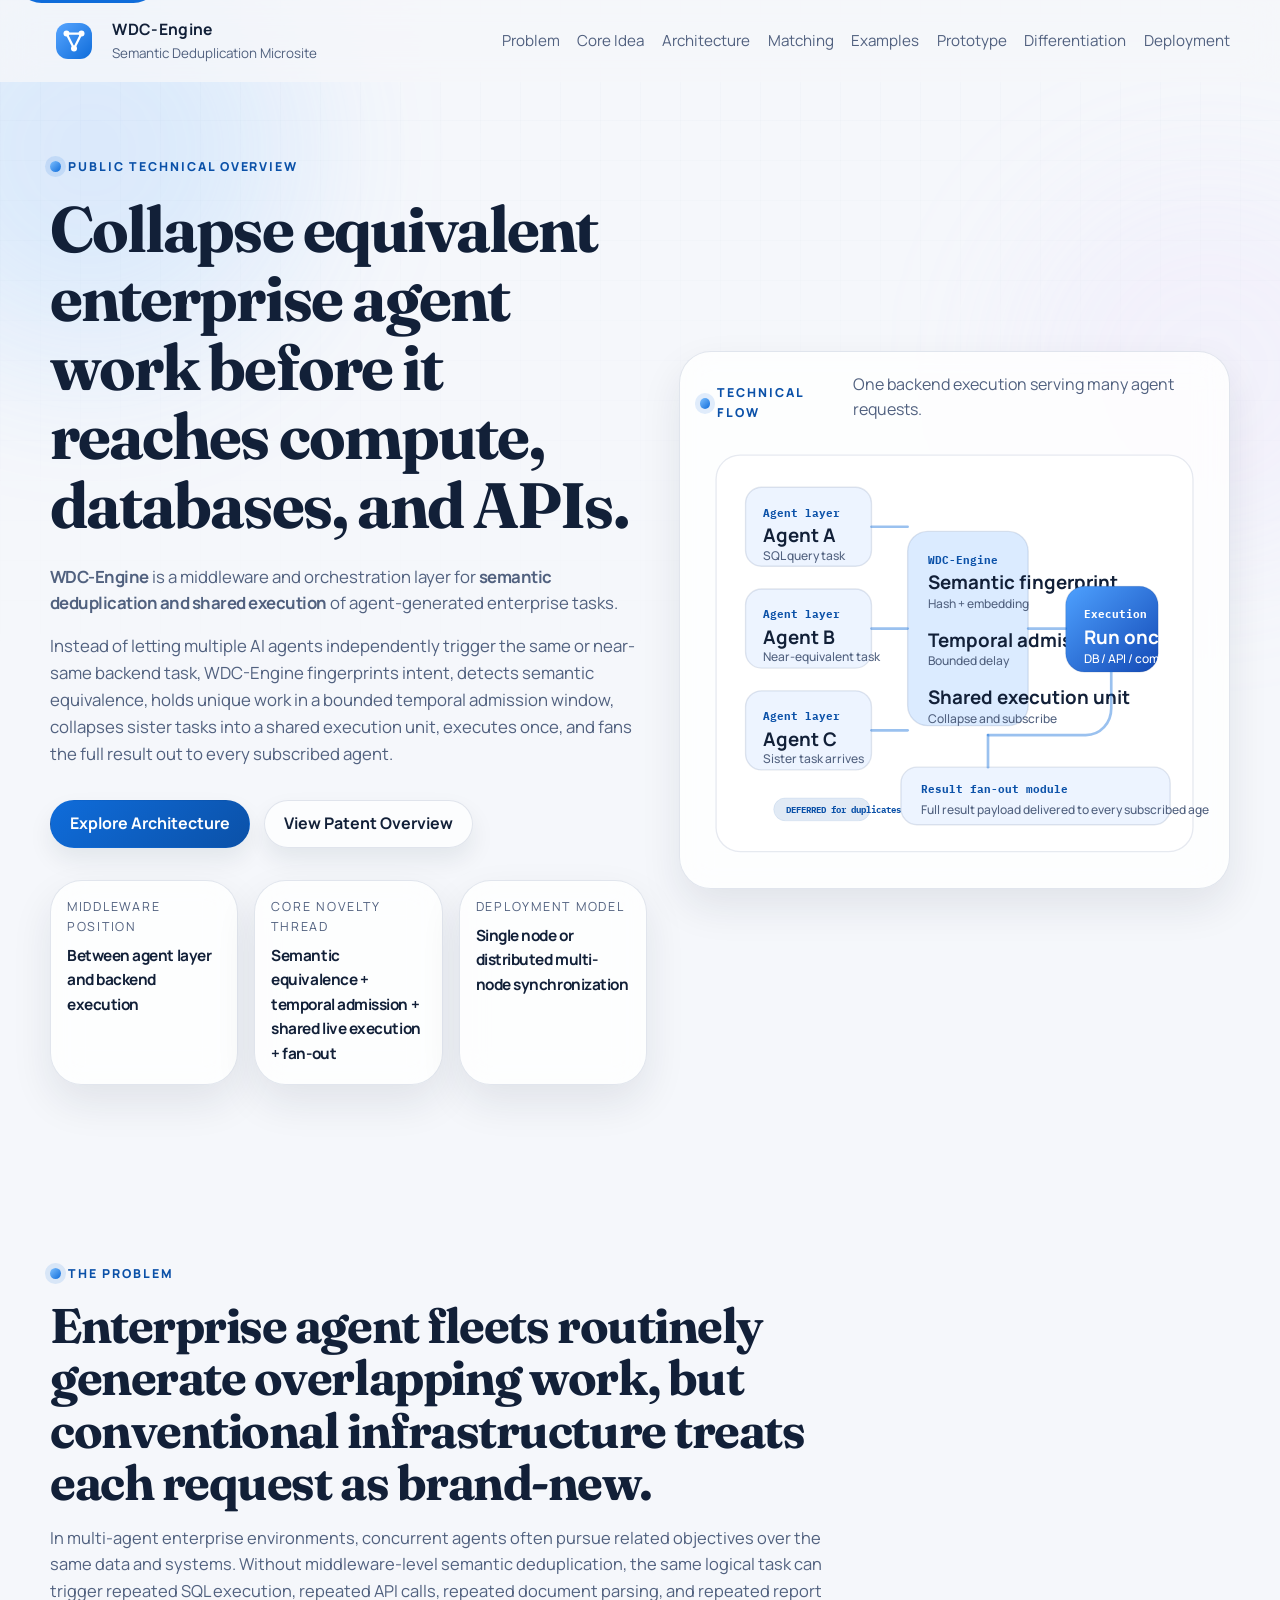
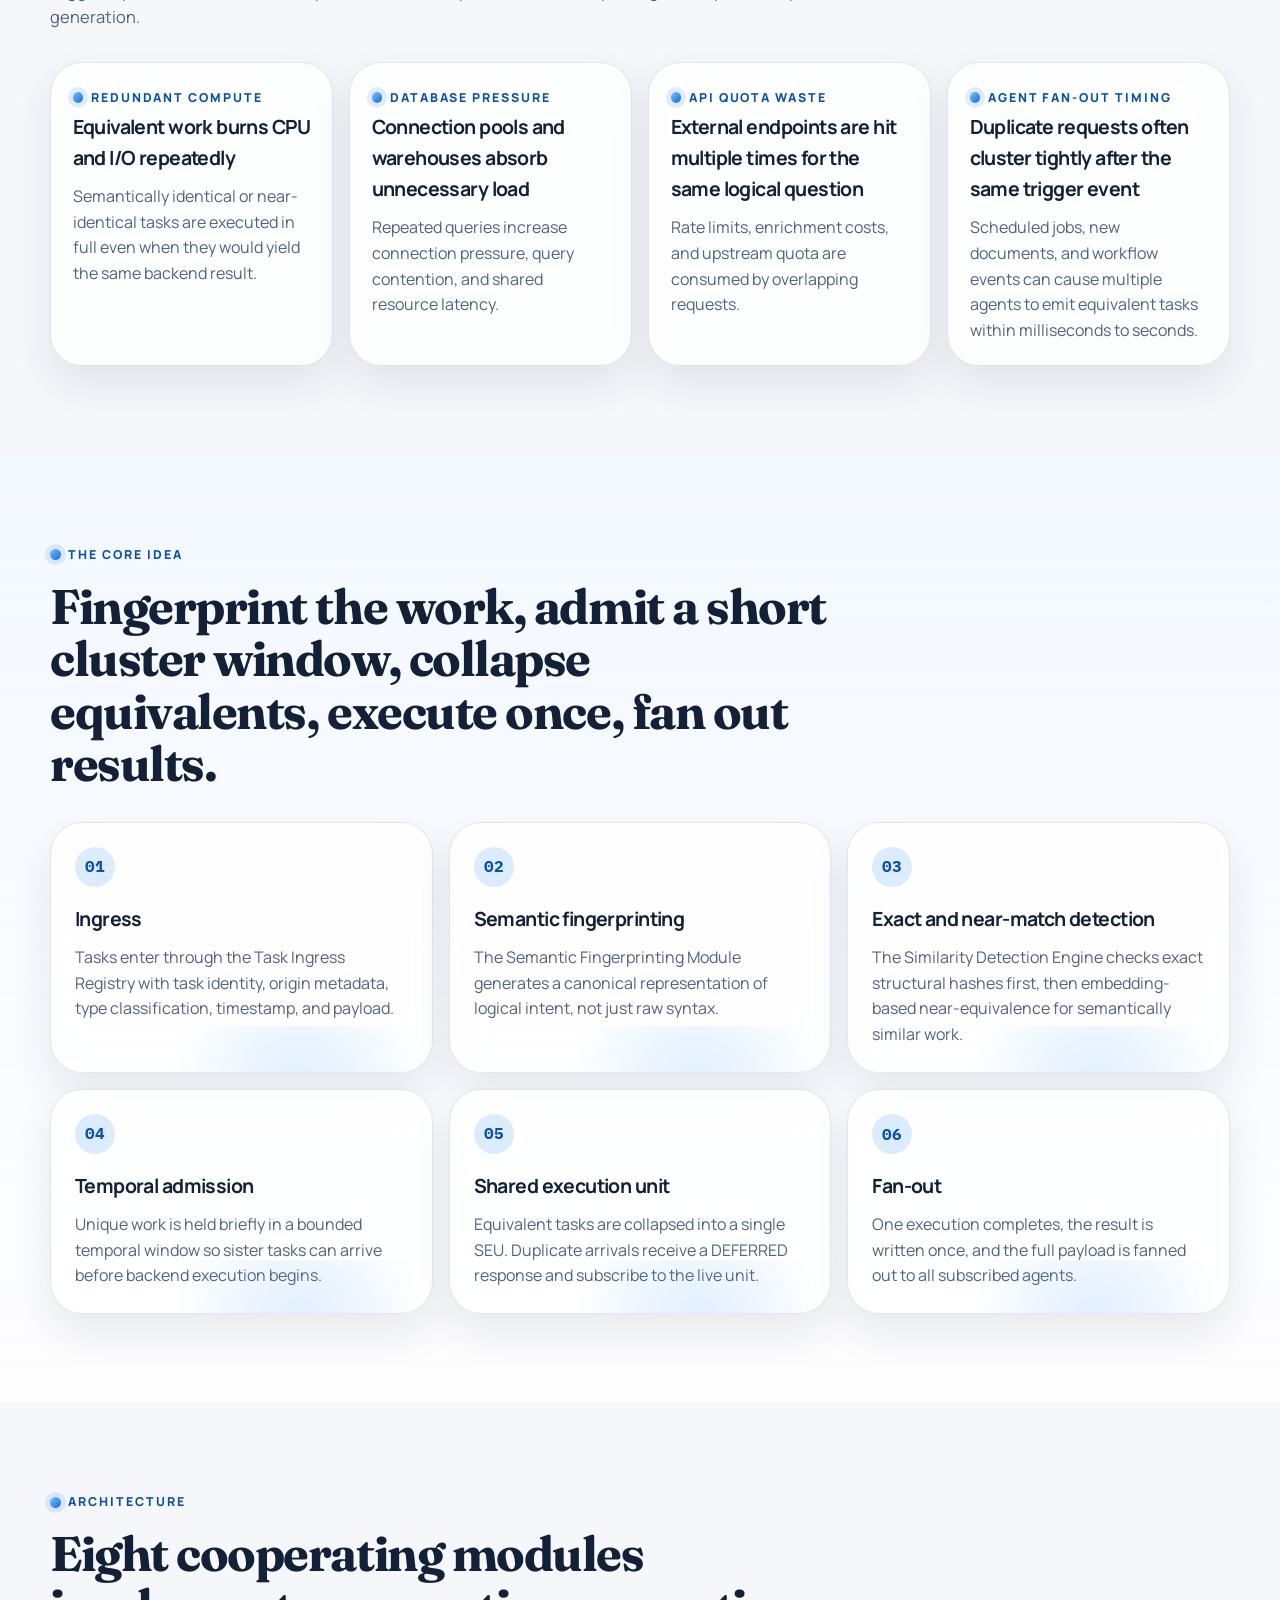
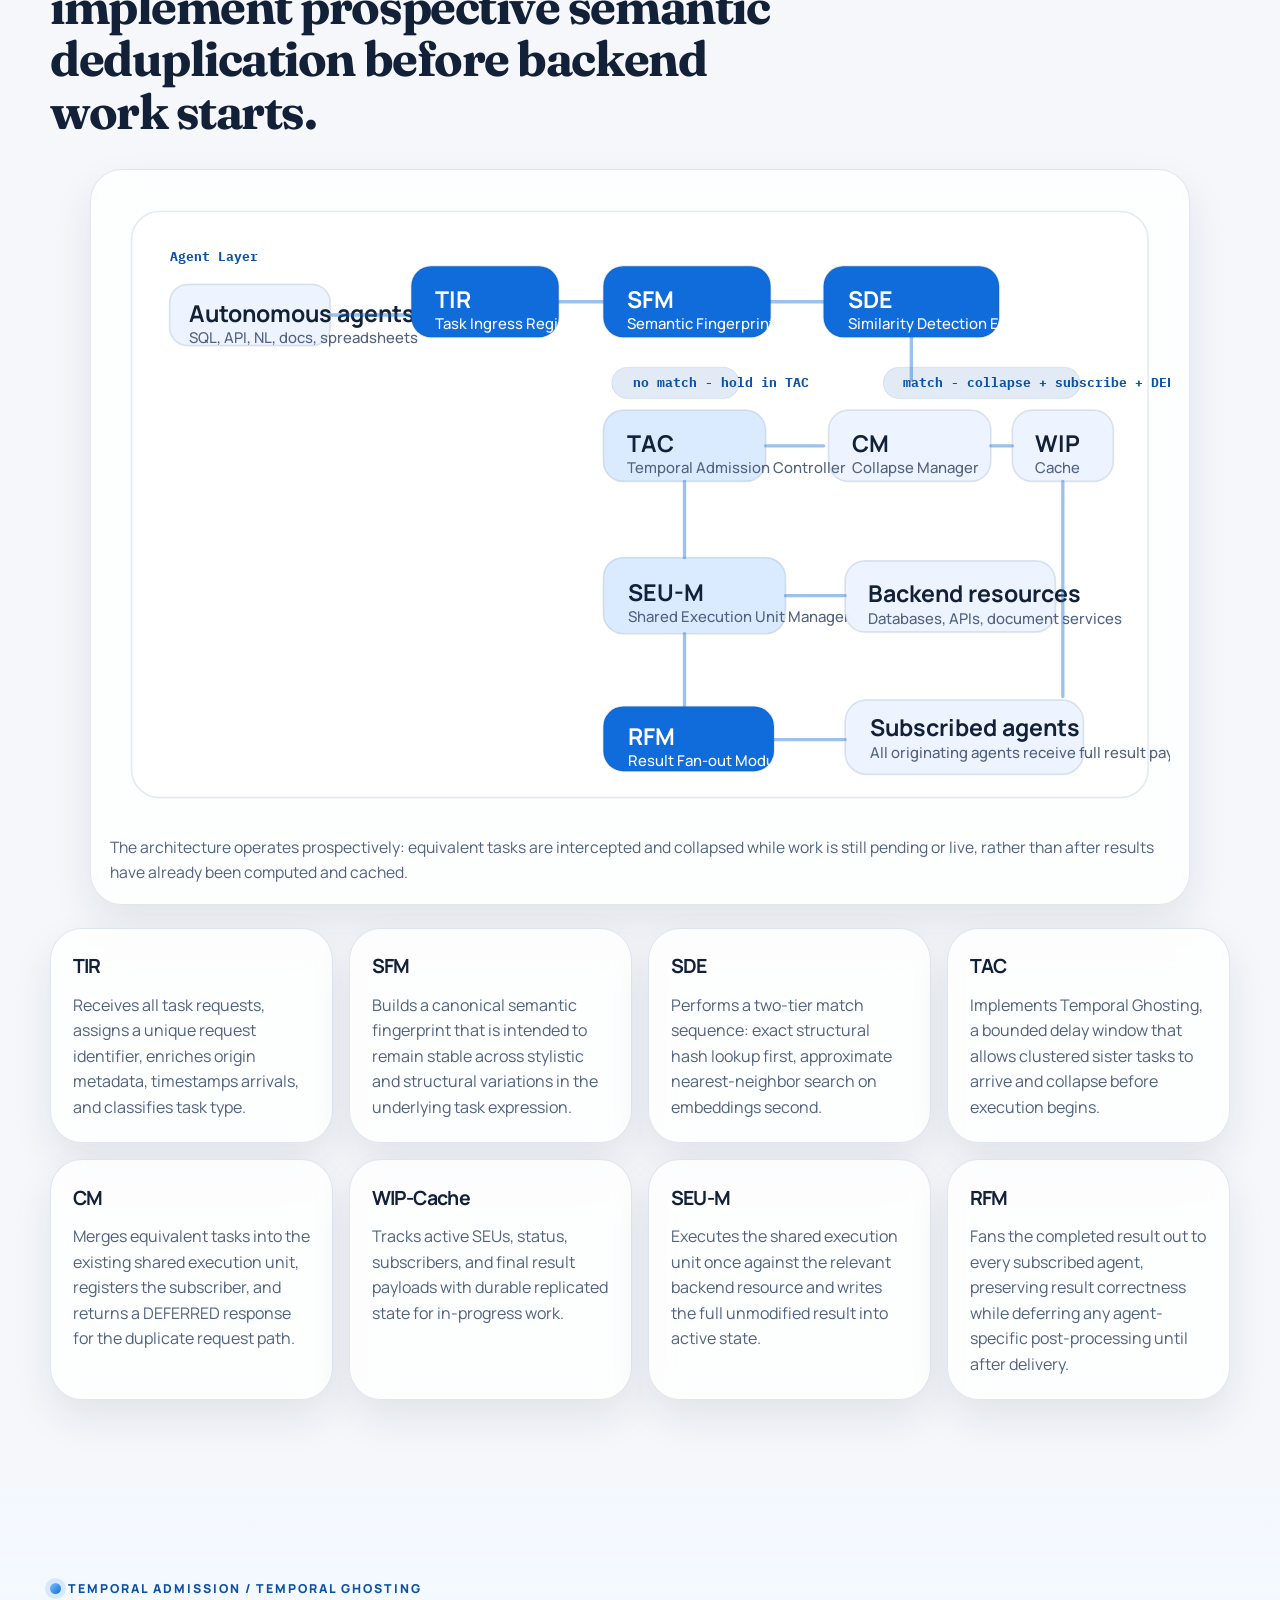
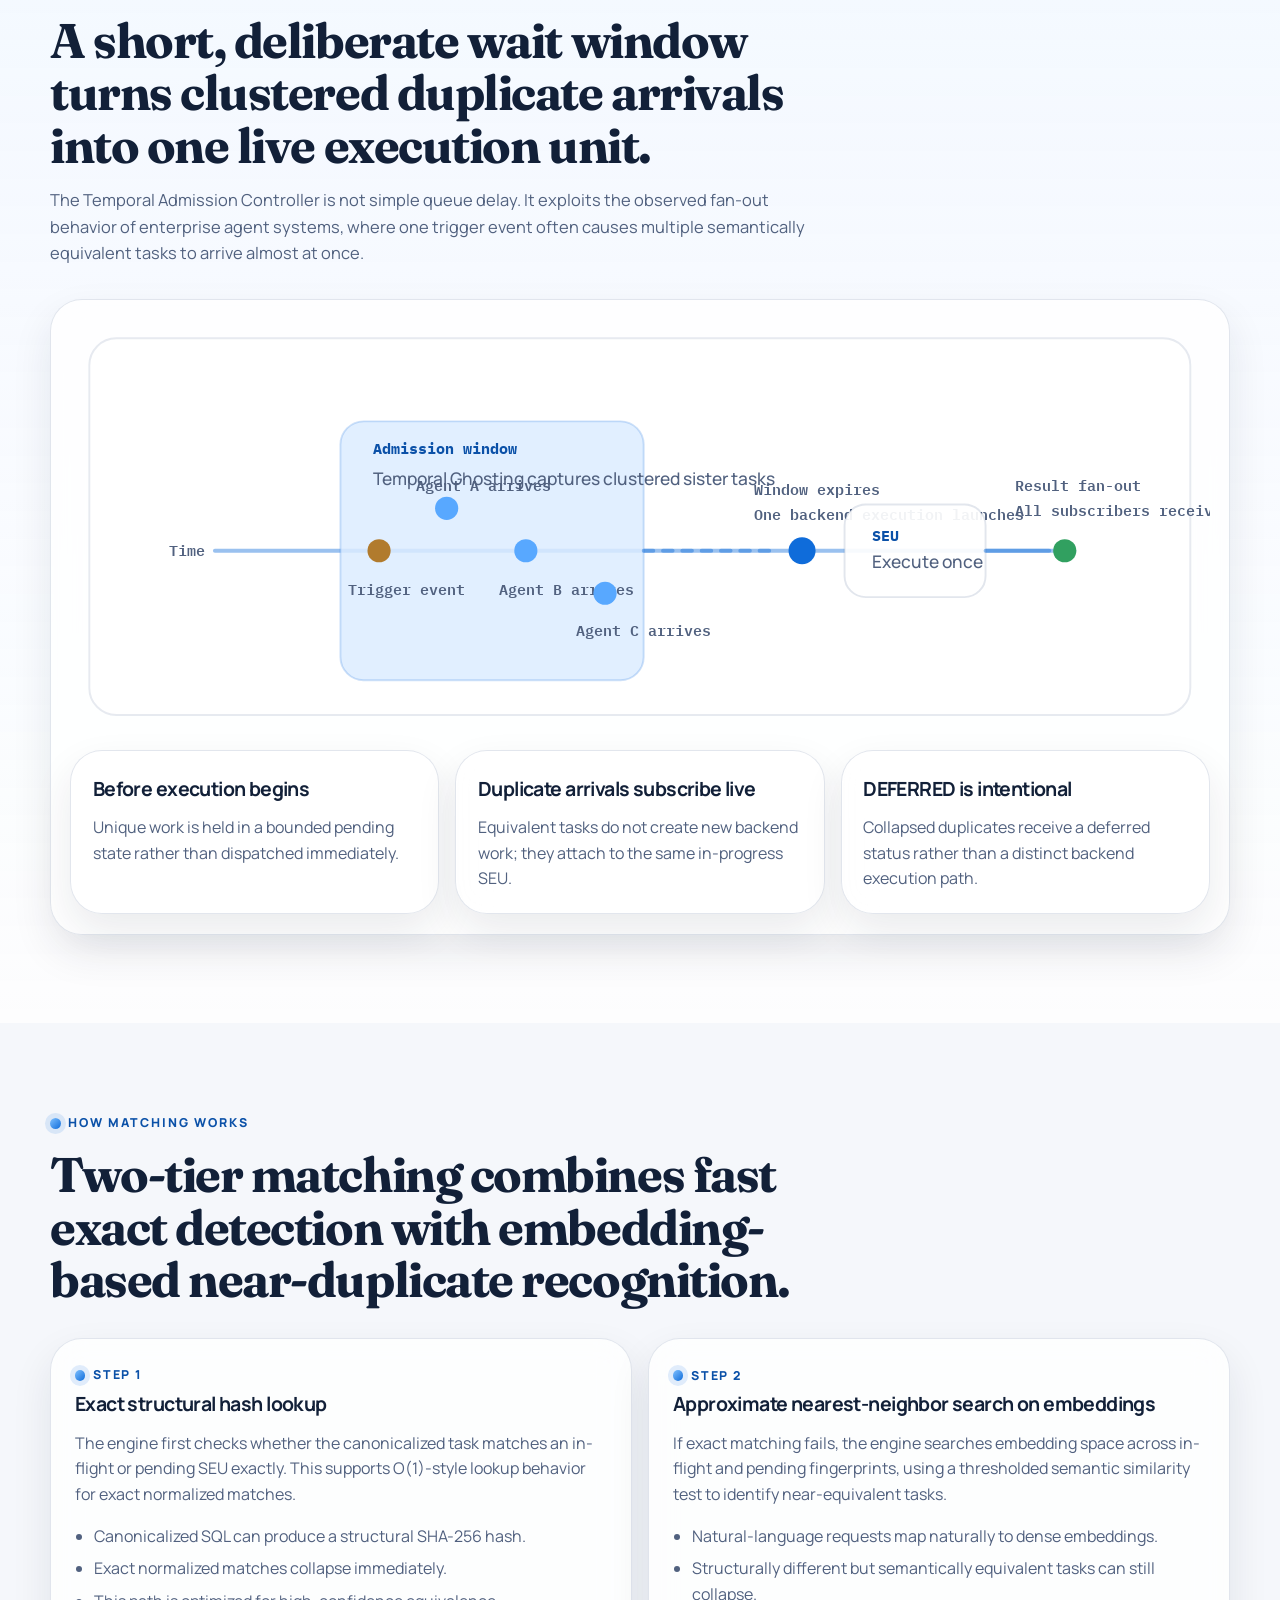
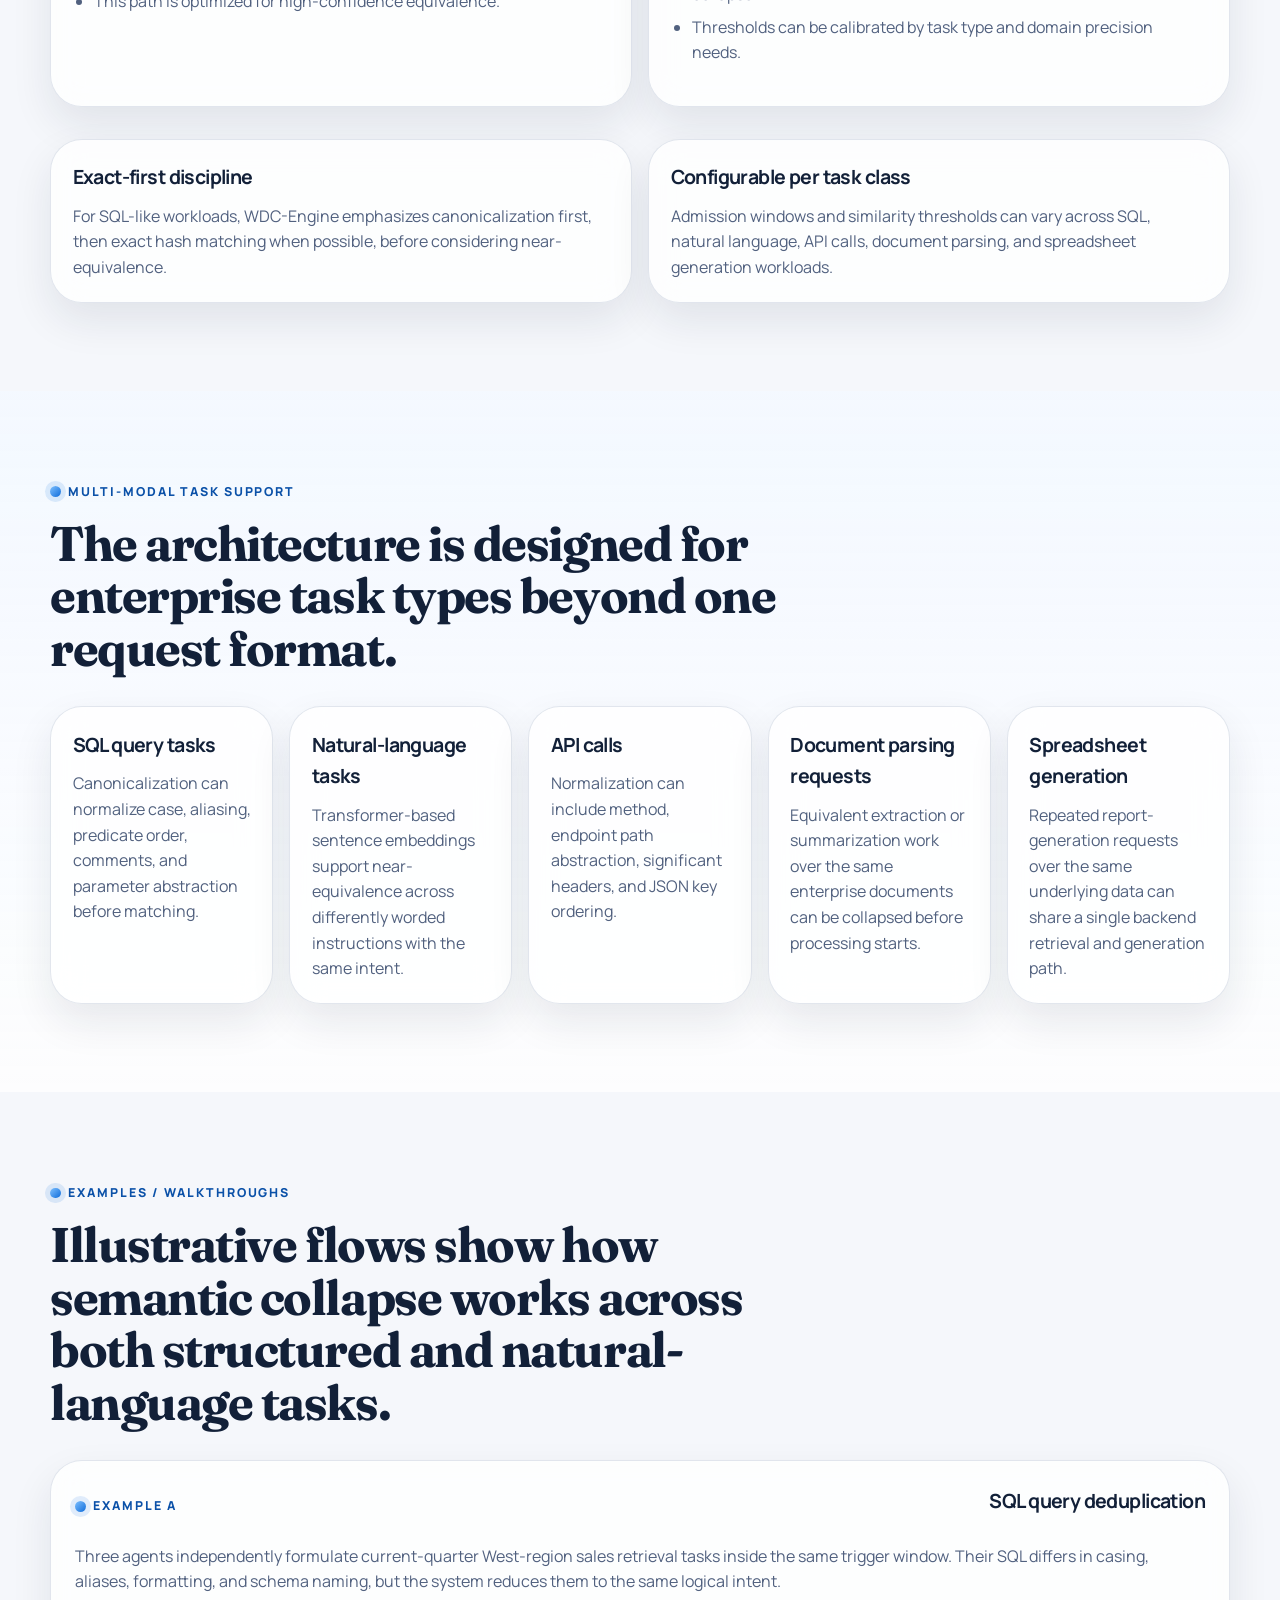
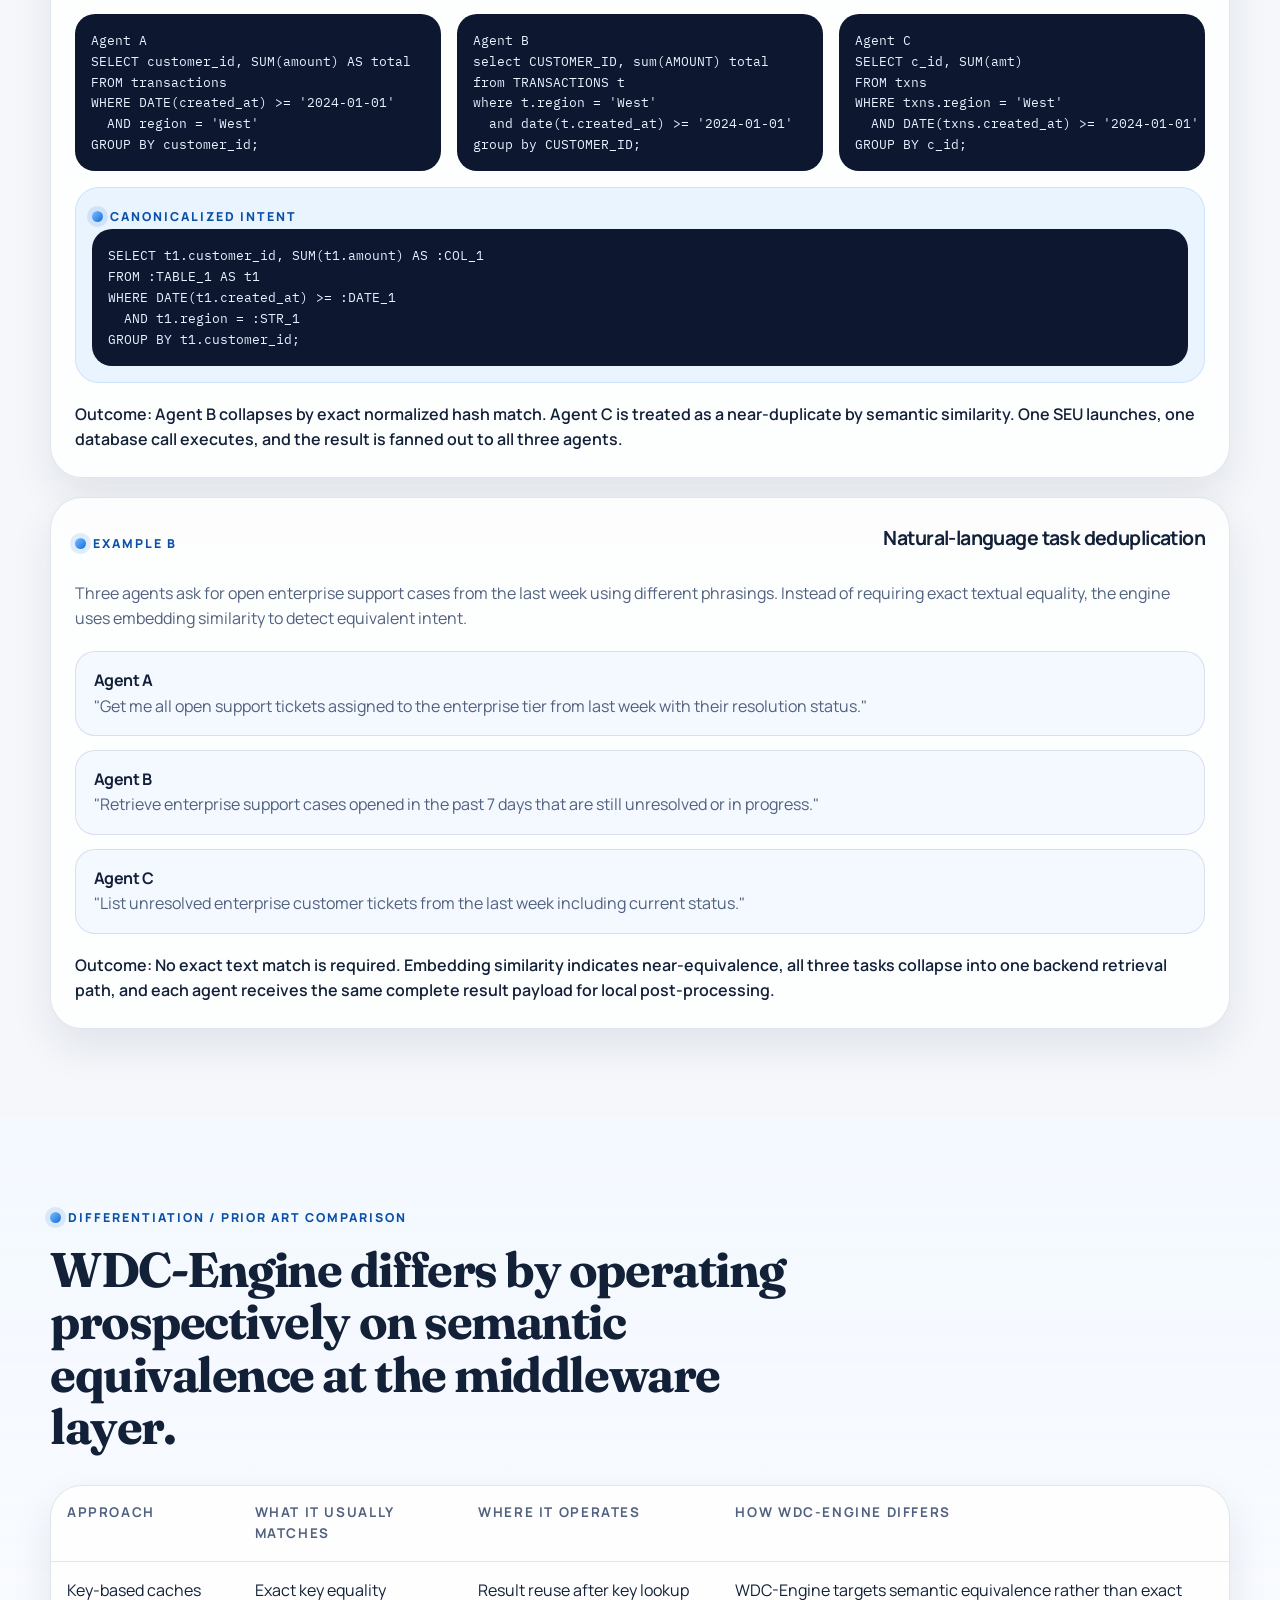
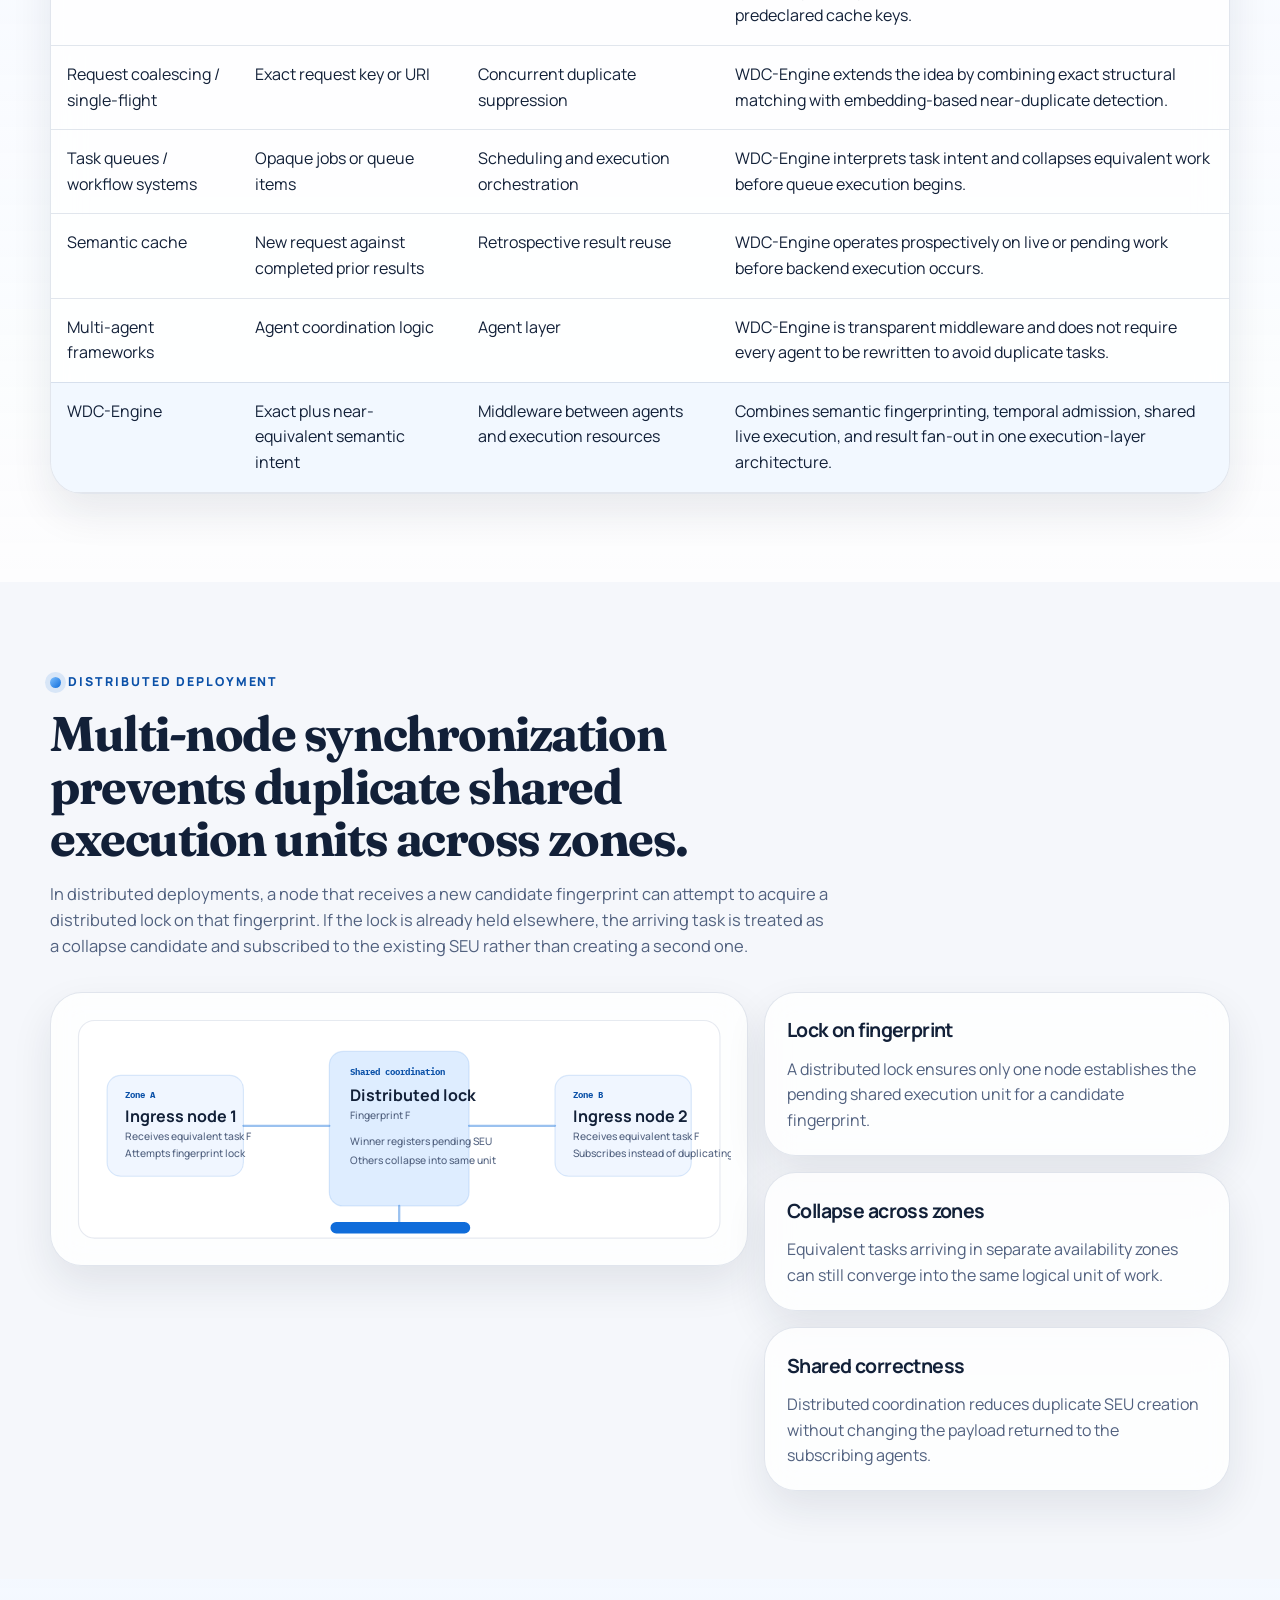
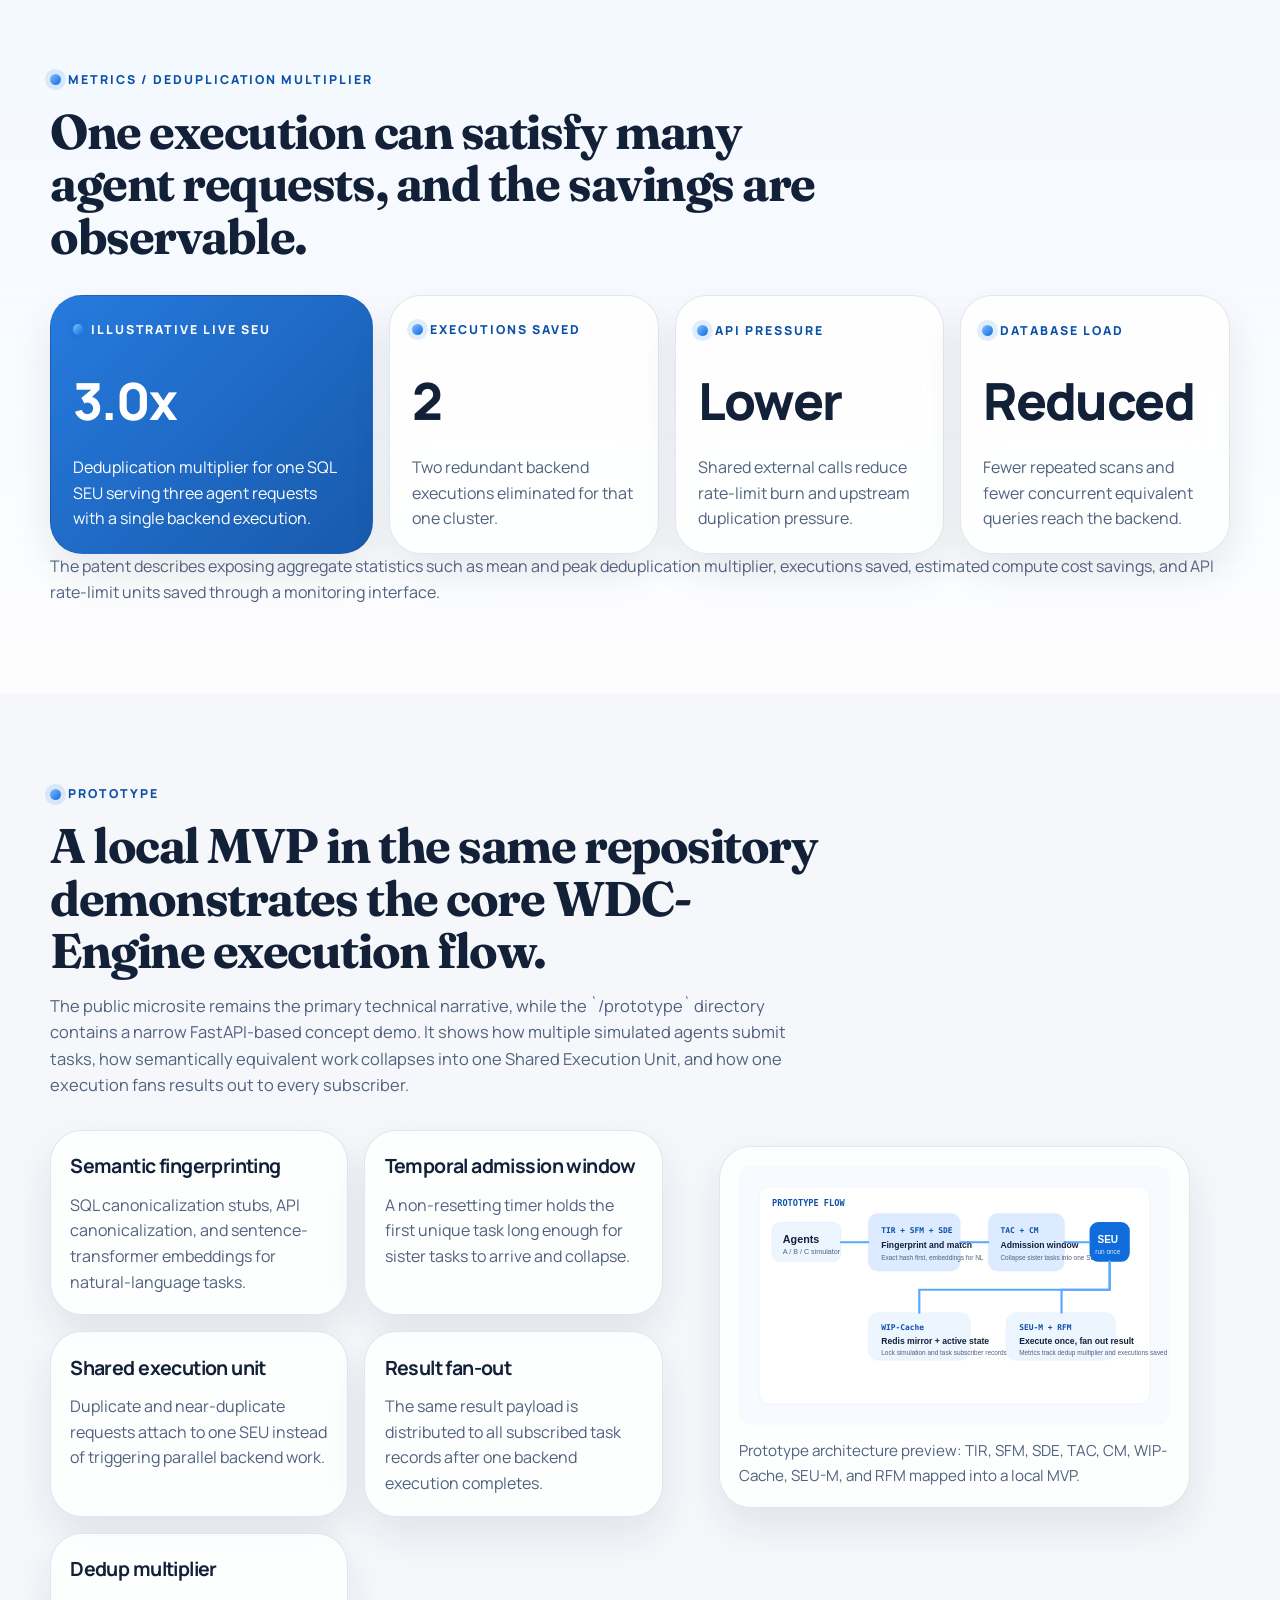
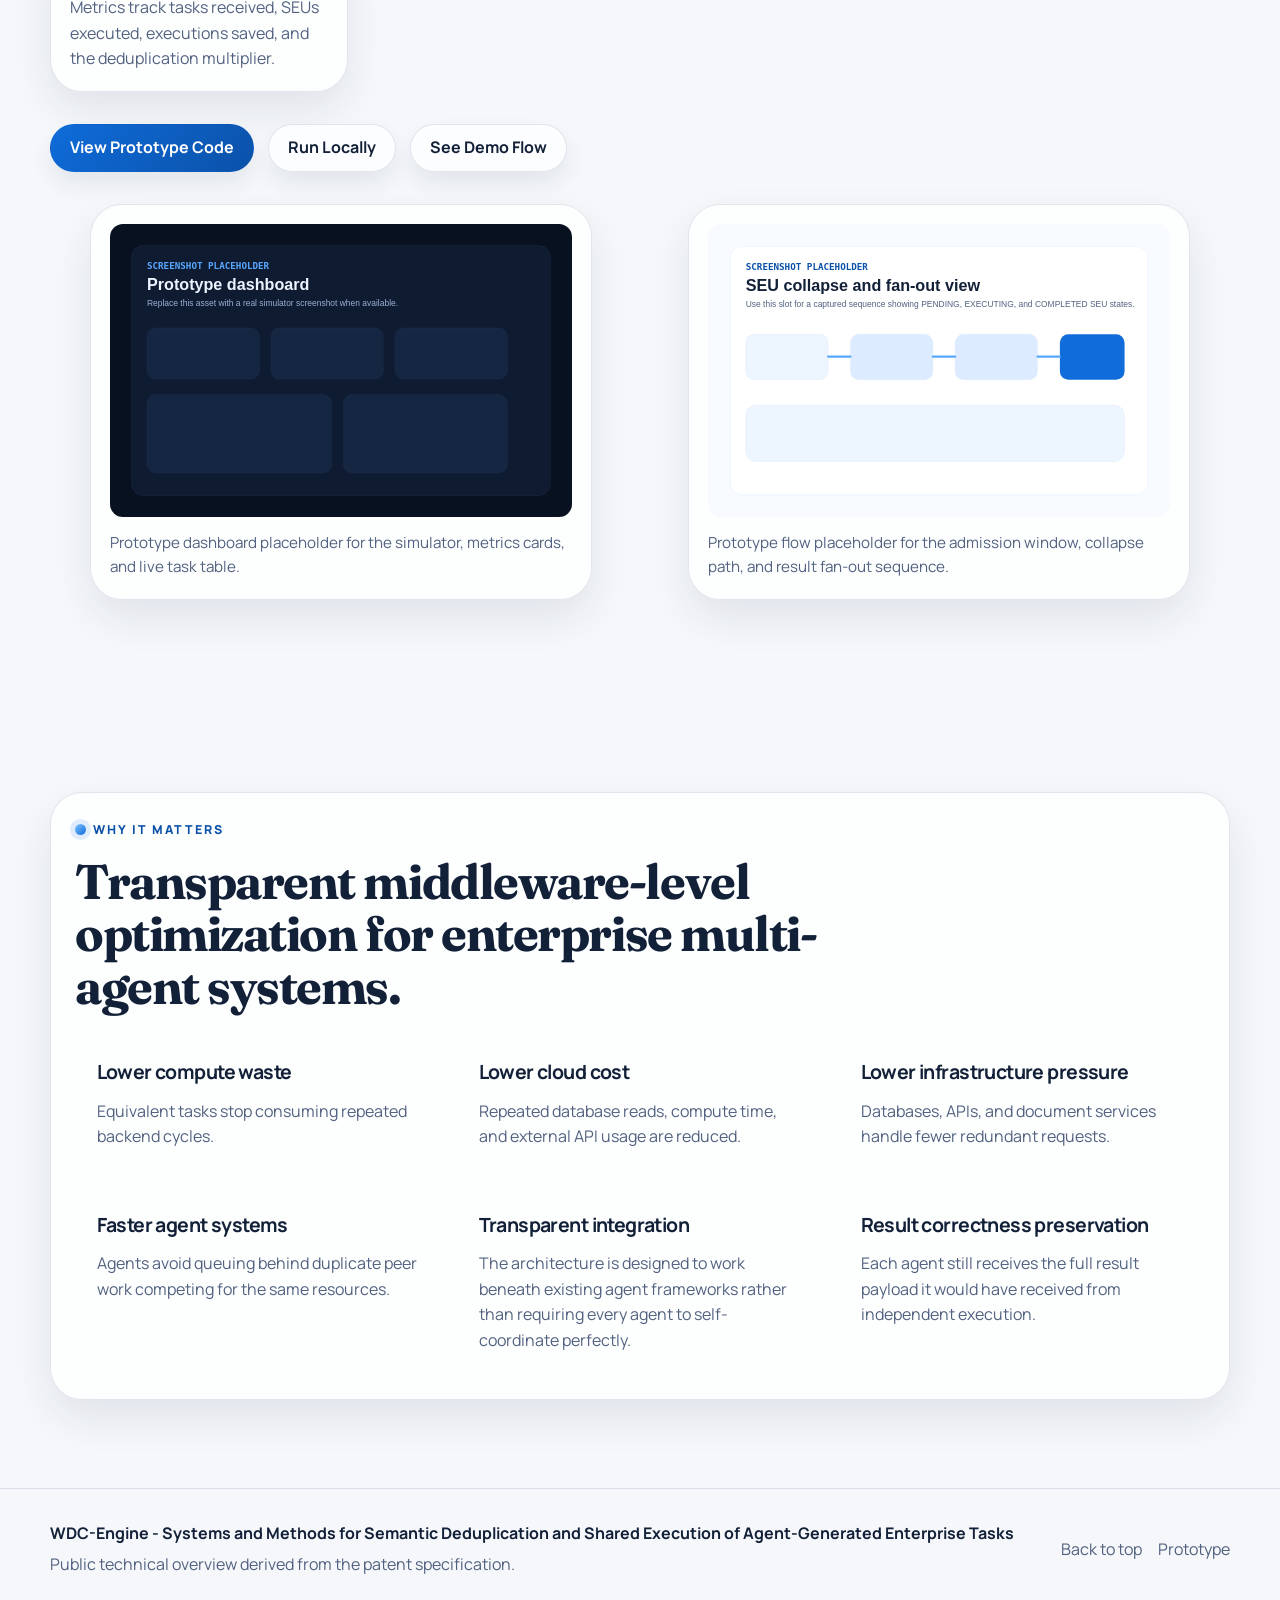
==== commit d8ace8fd: "Add WDC-Engine prototype MVP" ====
--- a/index.html
+++ b/index.html
@@ -7,21 +7,33 @@
   <meta name="description" content="A public technical microsite for WDC-Engine, a middleware architecture for semantic deduplication and shared execution of agent-generated enterprise tasks.">
   <meta name="robots" content="index,follow,max-image-preview:large">
   <meta name="theme-color" content="#f5f7fb">
+  <link rel="canonical" href="https://manishklach.github.io/wdc-engine-patent-site/">
   <meta property="og:type" content="website">
   <meta property="og:title" content="WDC-Engine | Semantic Deduplication and Shared Execution">
   <meta property="og:description" content="Collapse semantically equivalent enterprise agent tasks before execution begins. Execute once. Fan out results to all subscribed agents.">
-  <meta property="og:image" content="./assets/og-card.svg">
-  <meta property="og:url" content="./">
+  <meta property="og:image" content="https://manishklach.github.io/wdc-engine-patent-site/assets/og-card.svg">
+  <meta property="og:url" content="https://manishklach.github.io/wdc-engine-patent-site/">
   <meta property="og:site_name" content="WDC-Engine">
   <meta name="twitter:card" content="summary_large_image">
   <meta name="twitter:title" content="WDC-Engine | Semantic Deduplication and Shared Execution">
   <meta name="twitter:description" content="A public technical overview of semantic deduplication, temporal admission, shared live execution, and result fan-out.">
-  <meta name="twitter:image" content="./assets/og-card.svg">
+  <meta name="twitter:image" content="https://manishklach.github.io/wdc-engine-patent-site/assets/og-card.svg">
+  <meta name="twitter:url" content="https://manishklach.github.io/wdc-engine-patent-site/">
   <link rel="icon" type="image/svg+xml" href="./assets/favicon.svg">
   <link rel="preconnect" href="https://fonts.googleapis.com">
   <link rel="preconnect" href="https://fonts.gstatic.com" crossorigin>
   <link href="https://fonts.googleapis.com/css2?family=Manrope:wght@400;500;600;700;800&family=Fraunces:opsz,wght@9..144,500;9..144,600&family=IBM+Plex+Mono:wght@400;500;600&display=swap" rel="stylesheet">
   <link rel="stylesheet" href="./styles.css">
+  <script type="application/ld+json">
+  {
+    "@context": "https://schema.org",
+    "@type": "TechArticle",
+    "headline": "WDC-Engine - Systems and Methods for Semantic Deduplication and Shared Execution of Agent-Generated Enterprise Tasks",
+    "description": "A public technical overview of a middleware architecture for semantic deduplication, temporal admission, shared live execution, and result fan-out in enterprise multi-agent systems.",
+    "url": "https://manishklach.github.io/wdc-engine-patent-site/",
+    "image": "https://manishklach.github.io/wdc-engine-patent-site/assets/og-card.svg"
+  }
+  </script>
 </head>
 <body id="top">
   <a class="skip-link" href="#main">Skip to content</a>
@@ -66,6 +78,7 @@
         <a href="#architecture">Architecture</a>
         <a href="#matching">Matching</a>
         <a href="#examples">Examples</a>
+        <a href="#prototype">Prototype</a>
         <a href="#differentiation">Differentiation</a>
         <a href="#deployment">Deployment</a>
       </nav>
@@ -590,6 +603,69 @@
       </div>
     </section>
 
+    <section class="section" id="prototype">
+      <div class="container">
+        <div class="section-heading reveal">
+          <p class="eyebrow">Prototype</p>
+          <h2>A local MVP in the same repository demonstrates the core WDC-Engine execution flow.</h2>
+          <p>
+            The public microsite remains the primary technical narrative, while the `/prototype` directory contains a narrow FastAPI-based concept demo. It shows how multiple simulated agents submit tasks, how semantically equivalent work collapses into one Shared Execution Unit, and how one execution fans results out to every subscriber.
+          </p>
+        </div>
+
+        <div class="prototype-layout reveal">
+          <div class="prototype-copy">
+            <div class="prototype-feature-grid">
+              <article class="prototype-feature">
+                <h3>Semantic fingerprinting</h3>
+                <p>SQL canonicalization stubs, API canonicalization, and sentence-transformer embeddings for natural-language tasks.</p>
+              </article>
+              <article class="prototype-feature">
+                <h3>Temporal admission window</h3>
+                <p>A non-resetting timer holds the first unique task long enough for sister tasks to arrive and collapse.</p>
+              </article>
+              <article class="prototype-feature">
+                <h3>Shared execution unit</h3>
+                <p>Duplicate and near-duplicate requests attach to one SEU instead of triggering parallel backend work.</p>
+              </article>
+              <article class="prototype-feature">
+                <h3>Result fan-out</h3>
+                <p>The same result payload is distributed to all subscribed task records after one backend execution completes.</p>
+              </article>
+              <article class="prototype-feature">
+                <h3>Dedup multiplier</h3>
+                <p>Metrics track tasks received, SEUs executed, executions saved, and the deduplication multiplier.</p>
+              </article>
+            </div>
+
+            <div class="cta-row">
+              <a class="button button-primary" href="./prototype/">View Prototype Code</a>
+              <a class="button button-secondary" href="./prototype/#run-locally">Run Locally</a>
+              <a class="button button-secondary" href="./prototype/#demo-flow">See Demo Flow</a>
+            </div>
+          </div>
+
+          <div class="prototype-preview">
+            <figure class="prototype-media">
+              <img src="./assets/prototype/diagrams/prototype-preview.svg" alt="Prototype architecture preview showing agents, fingerprinting, temporal admission, shared execution, and fan-out.">
+              <figcaption>Prototype architecture preview: TIR, SFM, SDE, TAC, CM, WIP-Cache, SEU-M, and RFM mapped into a local MVP.</figcaption>
+            </figure>
+          </div>
+        </div>
+
+        <div class="prototype-gallery reveal">
+          <figure class="prototype-shot">
+            <img src="./assets/prototype/screenshots/dashboard-placeholder.svg" alt="Placeholder image for the prototype dashboard screenshot.">
+            <figcaption>Prototype dashboard placeholder for the simulator, metrics cards, and live task table.</figcaption>
+          </figure>
+          <figure class="prototype-shot">
+            <img src="./assets/prototype/screenshots/seu-flow-placeholder.svg" alt="Placeholder image for a shared execution unit flow screenshot.">
+            <figcaption>Prototype flow placeholder for the admission window, collapse path, and result fan-out sequence.</figcaption>
+          </figure>
+        </div>
+      </div>
+    </section>
+
     <section class="section" id="impact">
       <div class="container">
         <div class="impact-panel reveal">
@@ -618,7 +694,7 @@
       </div>
       <div class="footer-links">
         <a href="#top">Back to top</a>
-        <a href="https://github.com/" target="_blank" rel="noopener">GitHub</a>
+        <a href="./prototype/">Prototype</a>
       </div>
     </div>
   </footer>
--- a/styles.css
+++ b/styles.css
@@ -512,6 +512,46 @@
 }
 .metric-copy { margin-top: 0.8rem; }
 
+.prototype-layout,
+.prototype-gallery {
+  display: grid;
+  gap: 1rem;
+}
+
+.prototype-layout {
+  grid-template-columns: minmax(0, 1fr) minmax(320px, 0.9fr);
+  align-items: start;
+  margin-top: 2rem;
+}
+
+.prototype-feature-grid {
+  display: grid;
+  grid-template-columns: repeat(2, minmax(0, 1fr));
+  gap: 1rem;
+}
+
+.prototype-feature,
+.prototype-media,
+.prototype-shot {
+  background: var(--surface);
+  border: 1px solid var(--line);
+  border-radius: var(--radius-lg);
+  box-shadow: var(--shadow-md);
+  padding: 1.2rem;
+}
+
+.prototype-media figcaption,
+.prototype-shot figcaption {
+  margin-top: 0.9rem;
+  color: var(--muted);
+  font-size: 0.95rem;
+}
+
+.prototype-gallery {
+  grid-template-columns: repeat(2, minmax(0, 1fr));
+  margin-top: 1rem;
+}
+
 .impact-panel { padding: 1.5rem; }
 .impact-grid { grid-template-columns: repeat(3, minmax(0, 1fr)); margin-top: 1.4rem; }
 
@@ -528,6 +568,36 @@
 .footer-title { color: var(--text); font-weight: 700; }
 .footer-note { margin-top: 0.35rem; }
 .footer-links { display: flex; gap: 1rem; color: var(--muted); }
+
+.not-found-shell {
+  min-height: 100vh;
+  display: grid;
+  align-items: center;
+}
+
+.not-found-card {
+  max-width: 760px;
+  margin: 0 auto;
+  padding: 2rem;
+  background: var(--surface);
+  border: 1px solid var(--line);
+  border-radius: var(--radius-lg);
+  box-shadow: var(--shadow-lg);
+  text-align: center;
+}
+
+.not-found-card h1 {
+  margin-top: 1rem;
+}
+
+.not-found-card p:not(.eyebrow) {
+  margin-top: 1rem;
+  font-size: 1.02rem;
+}
+
+.not-found-card .cta-row {
+  justify-content: center;
+}
 
 .reveal {
   opacity: 0;
@@ -548,13 +618,15 @@
 @media (max-width: 1120px) {
   .hero-grid,
   .distributed-layout,
-  .metrics-grid { grid-template-columns: 1fr; }
+  .metrics-grid,
+  .prototype-layout { grid-template-columns: 1fr; }
 
   .problem-grid,
   .component-grid,
   .modality-grid,
   .impact-grid,
   .idea-flow,
+  .prototype-gallery,
   .timeline-notes { grid-template-columns: repeat(2, minmax(0, 1fr)); }
 
   .query-grid { grid-template-columns: 1fr; }
@@ -584,6 +656,8 @@
   .impact-grid,
   .idea-flow,
   .timeline-notes,
+  .prototype-feature-grid,
+  .prototype-gallery,
   .matching-grid,
   .split-visual { grid-template-columns: 1fr; }
   .section { padding: 4.4rem 0; }
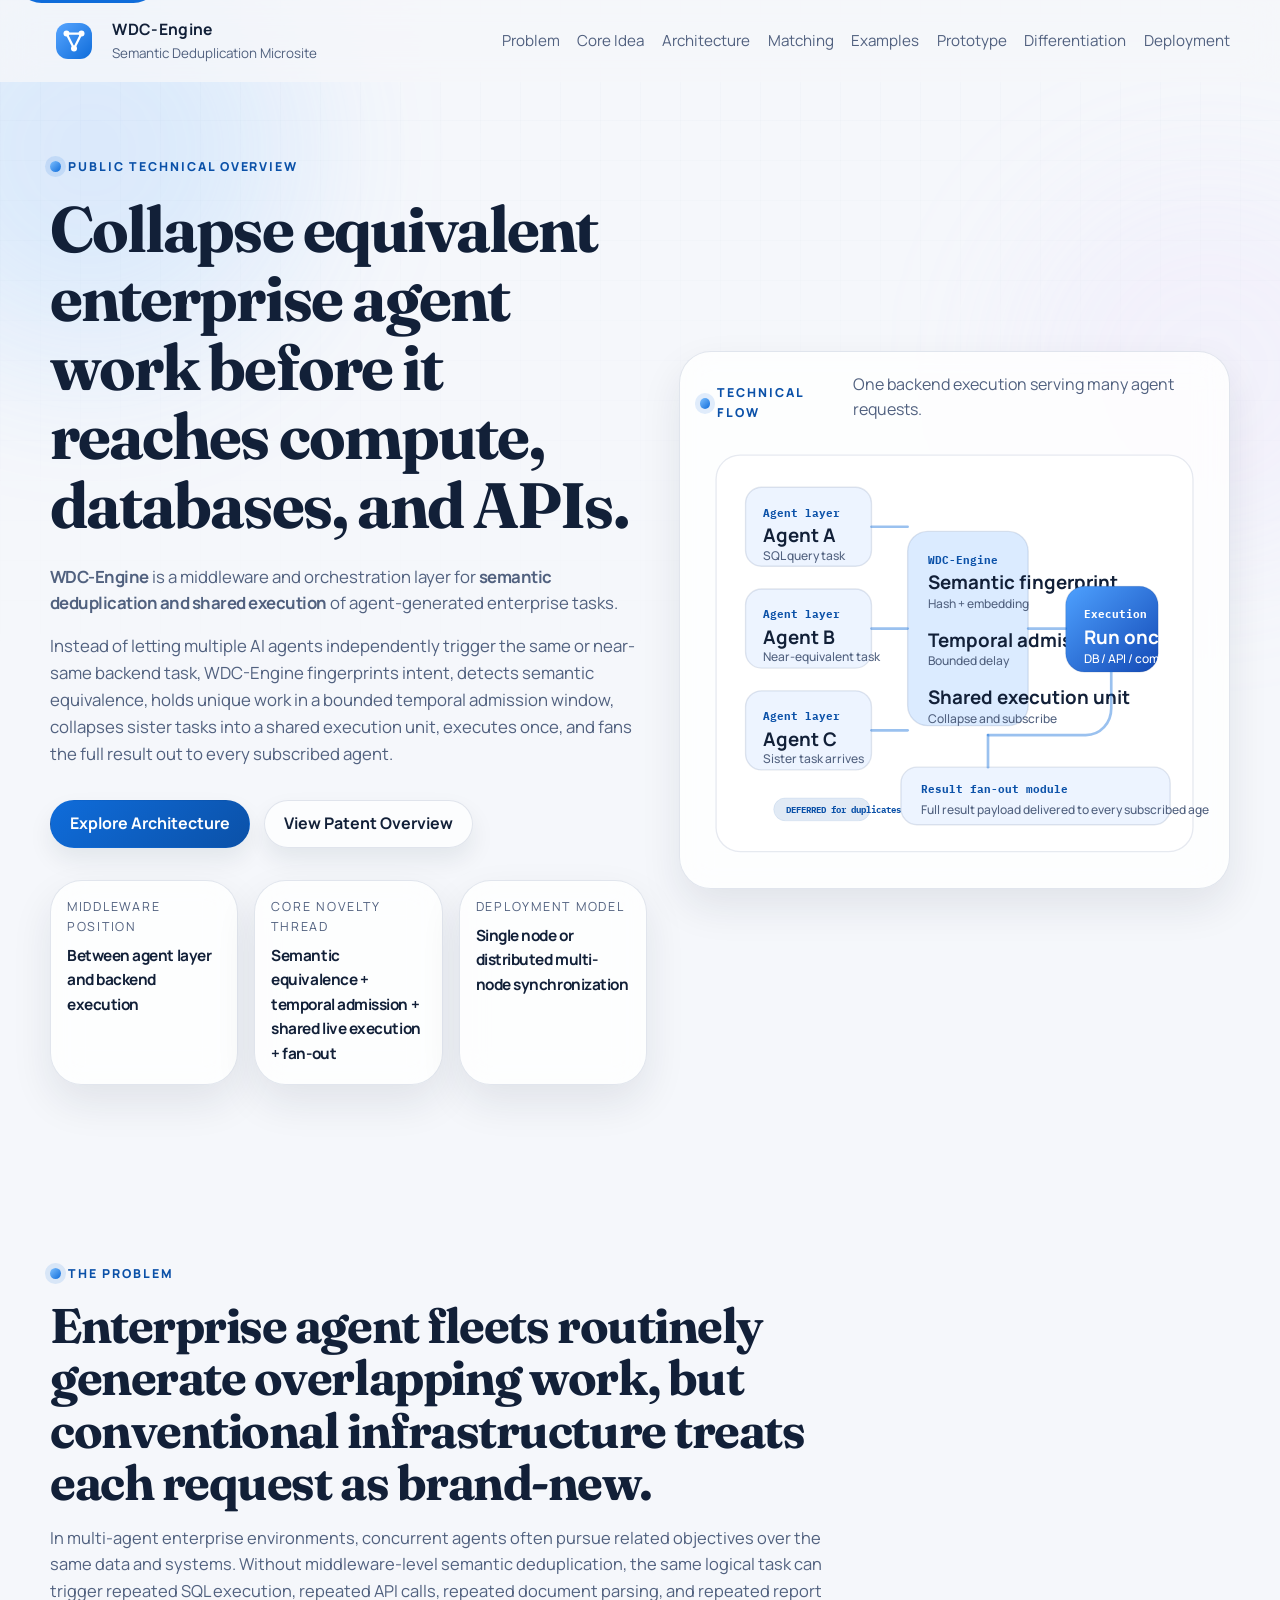
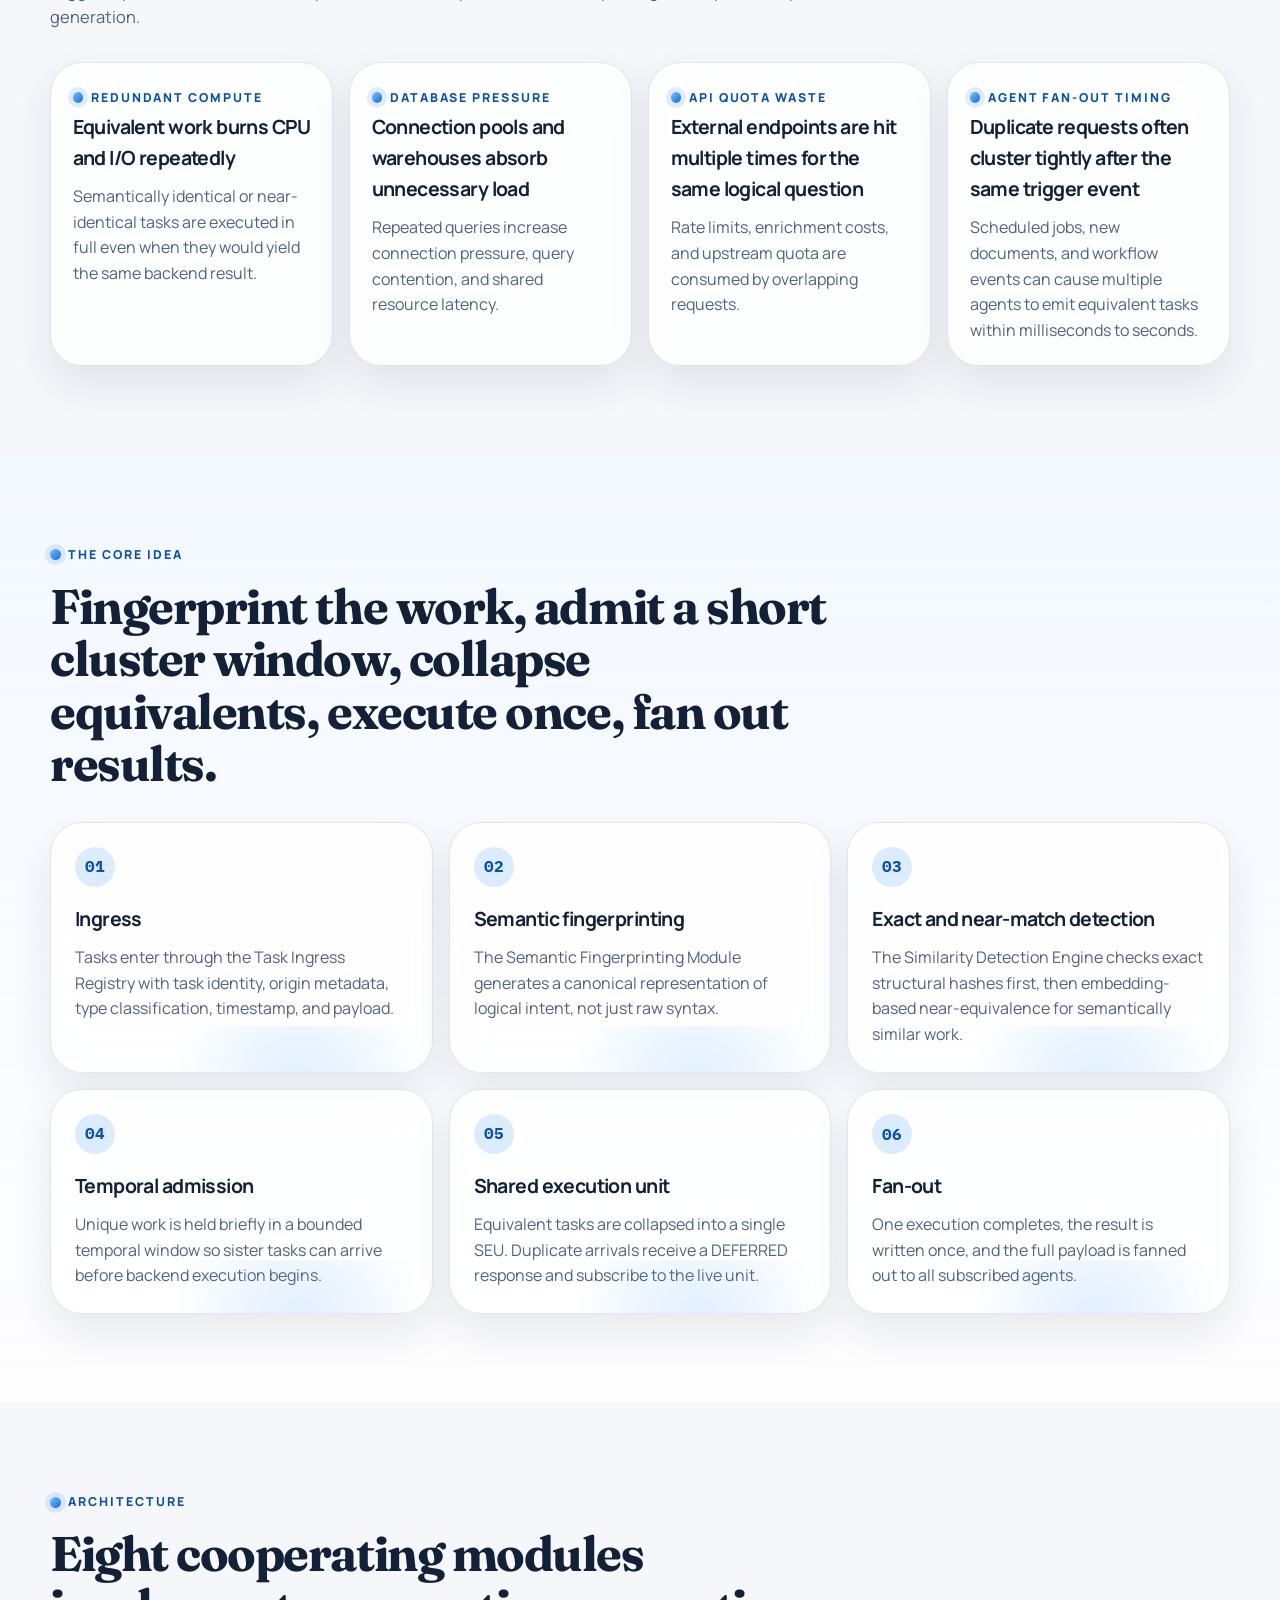
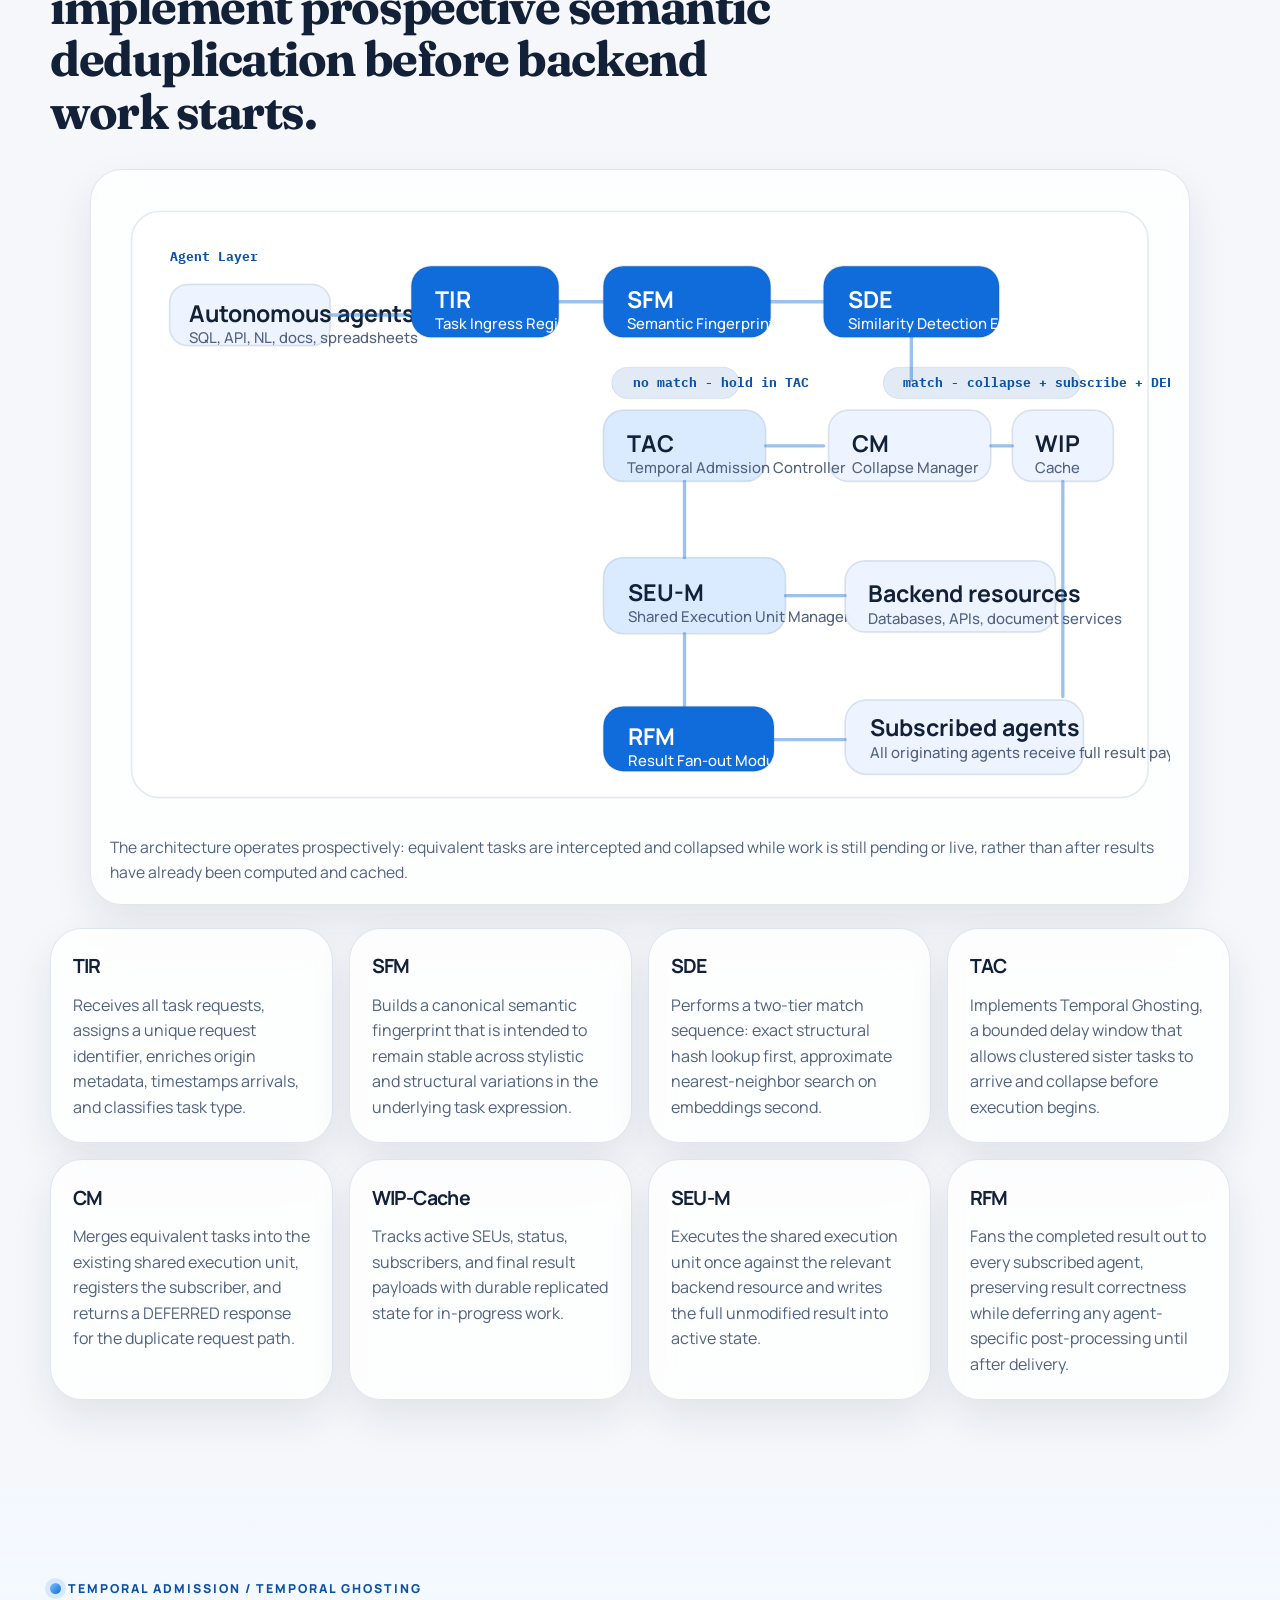
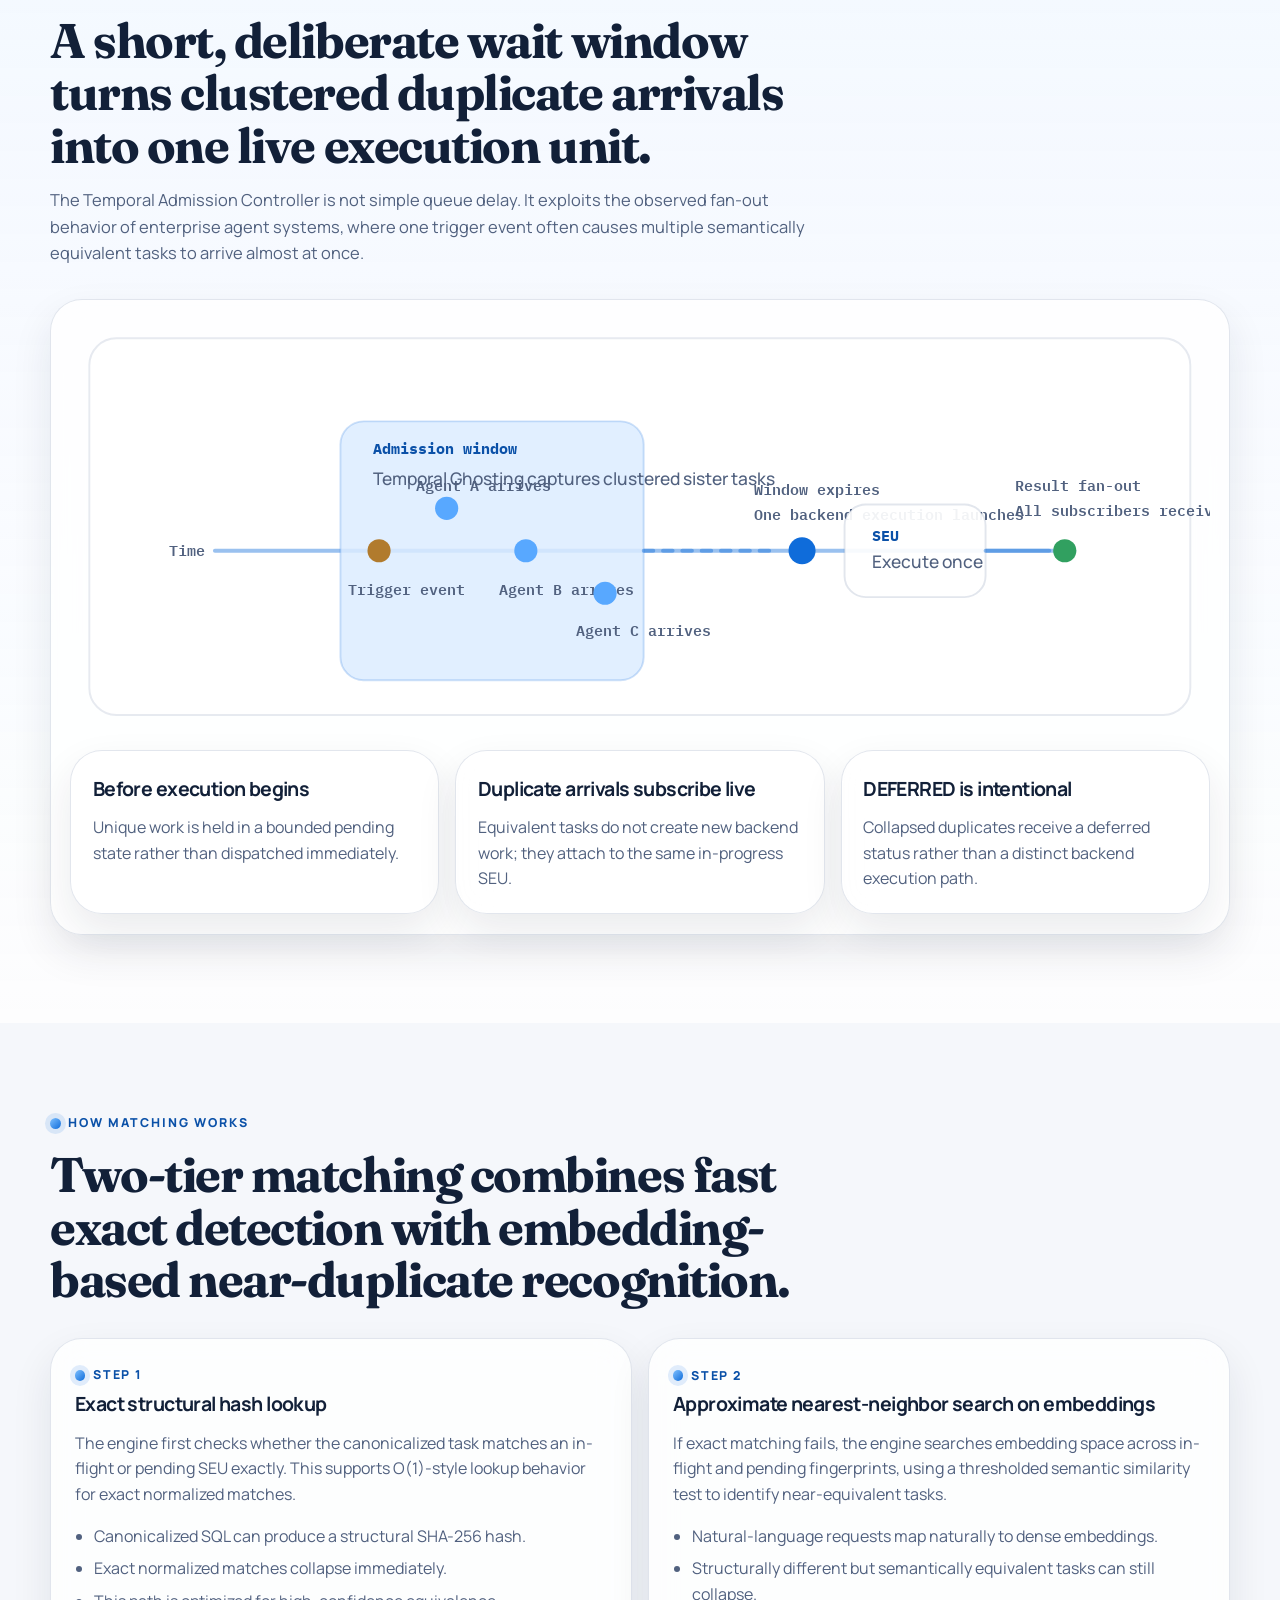
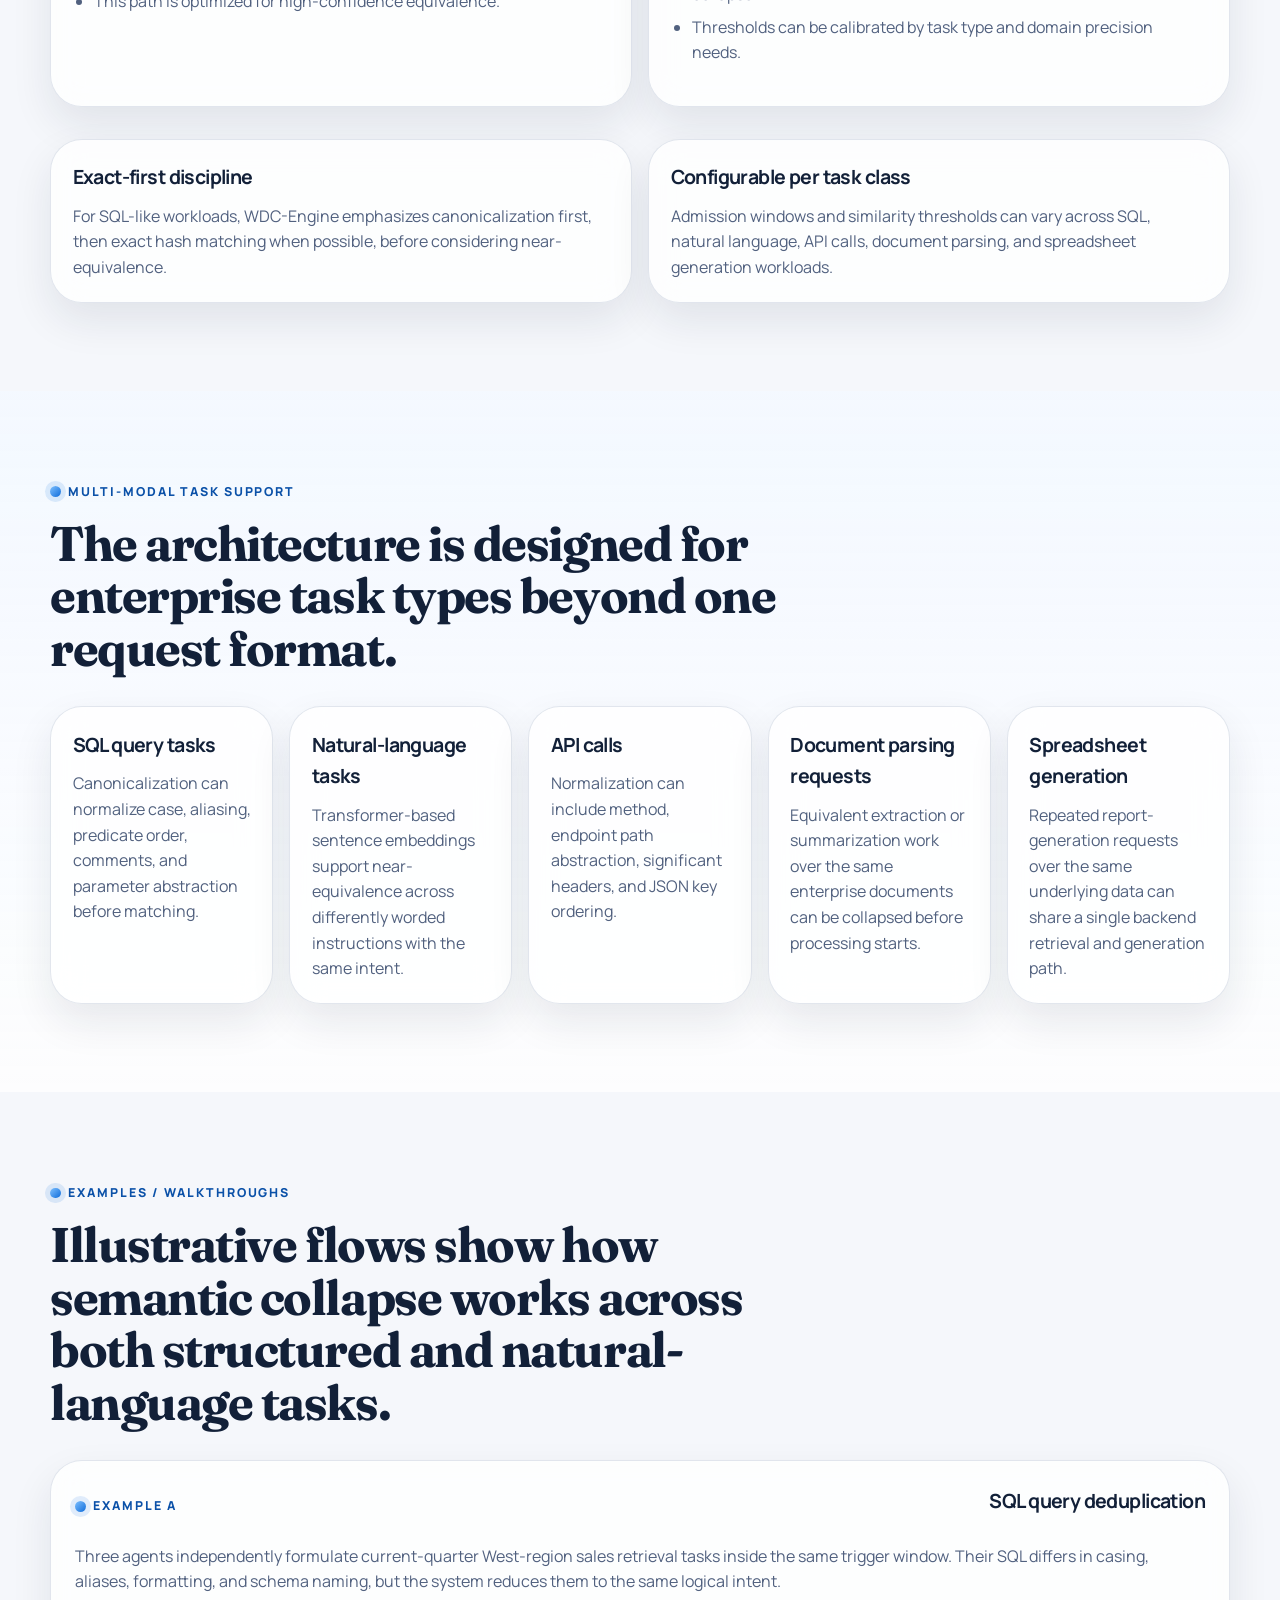
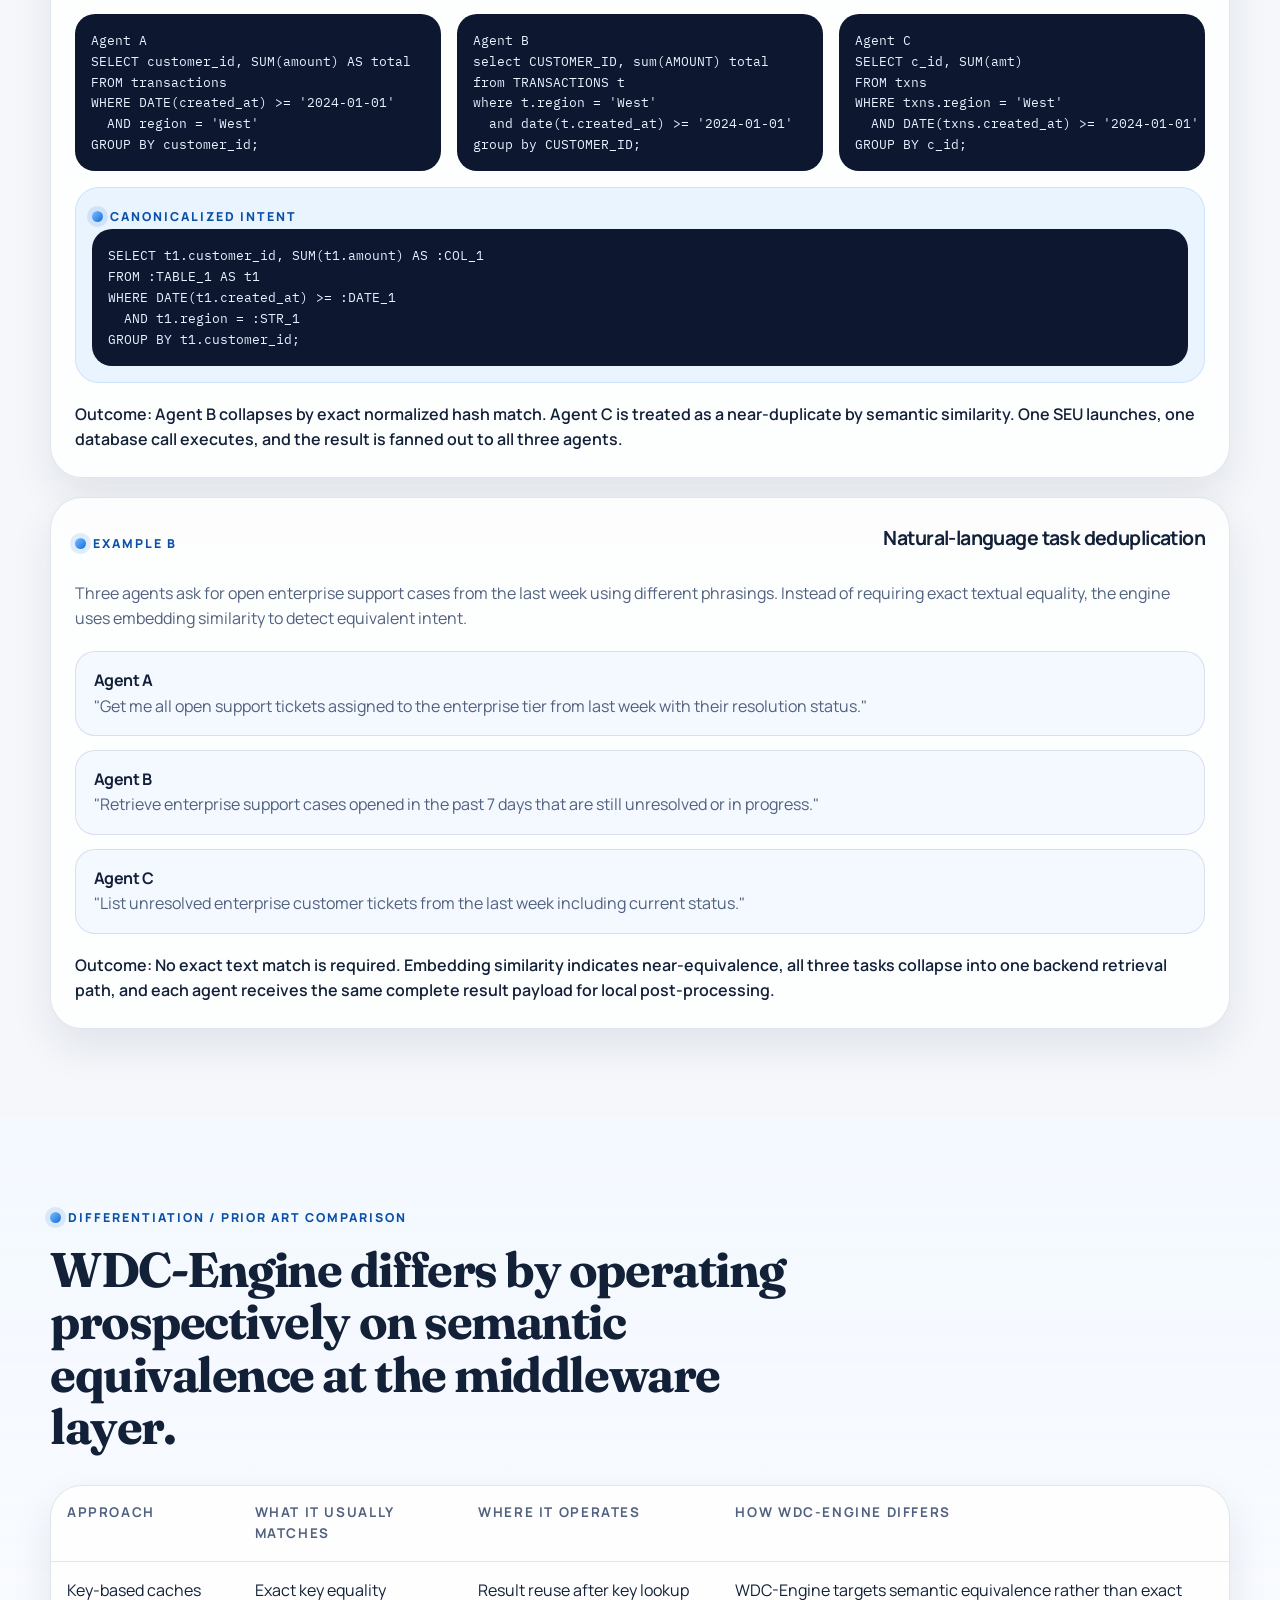
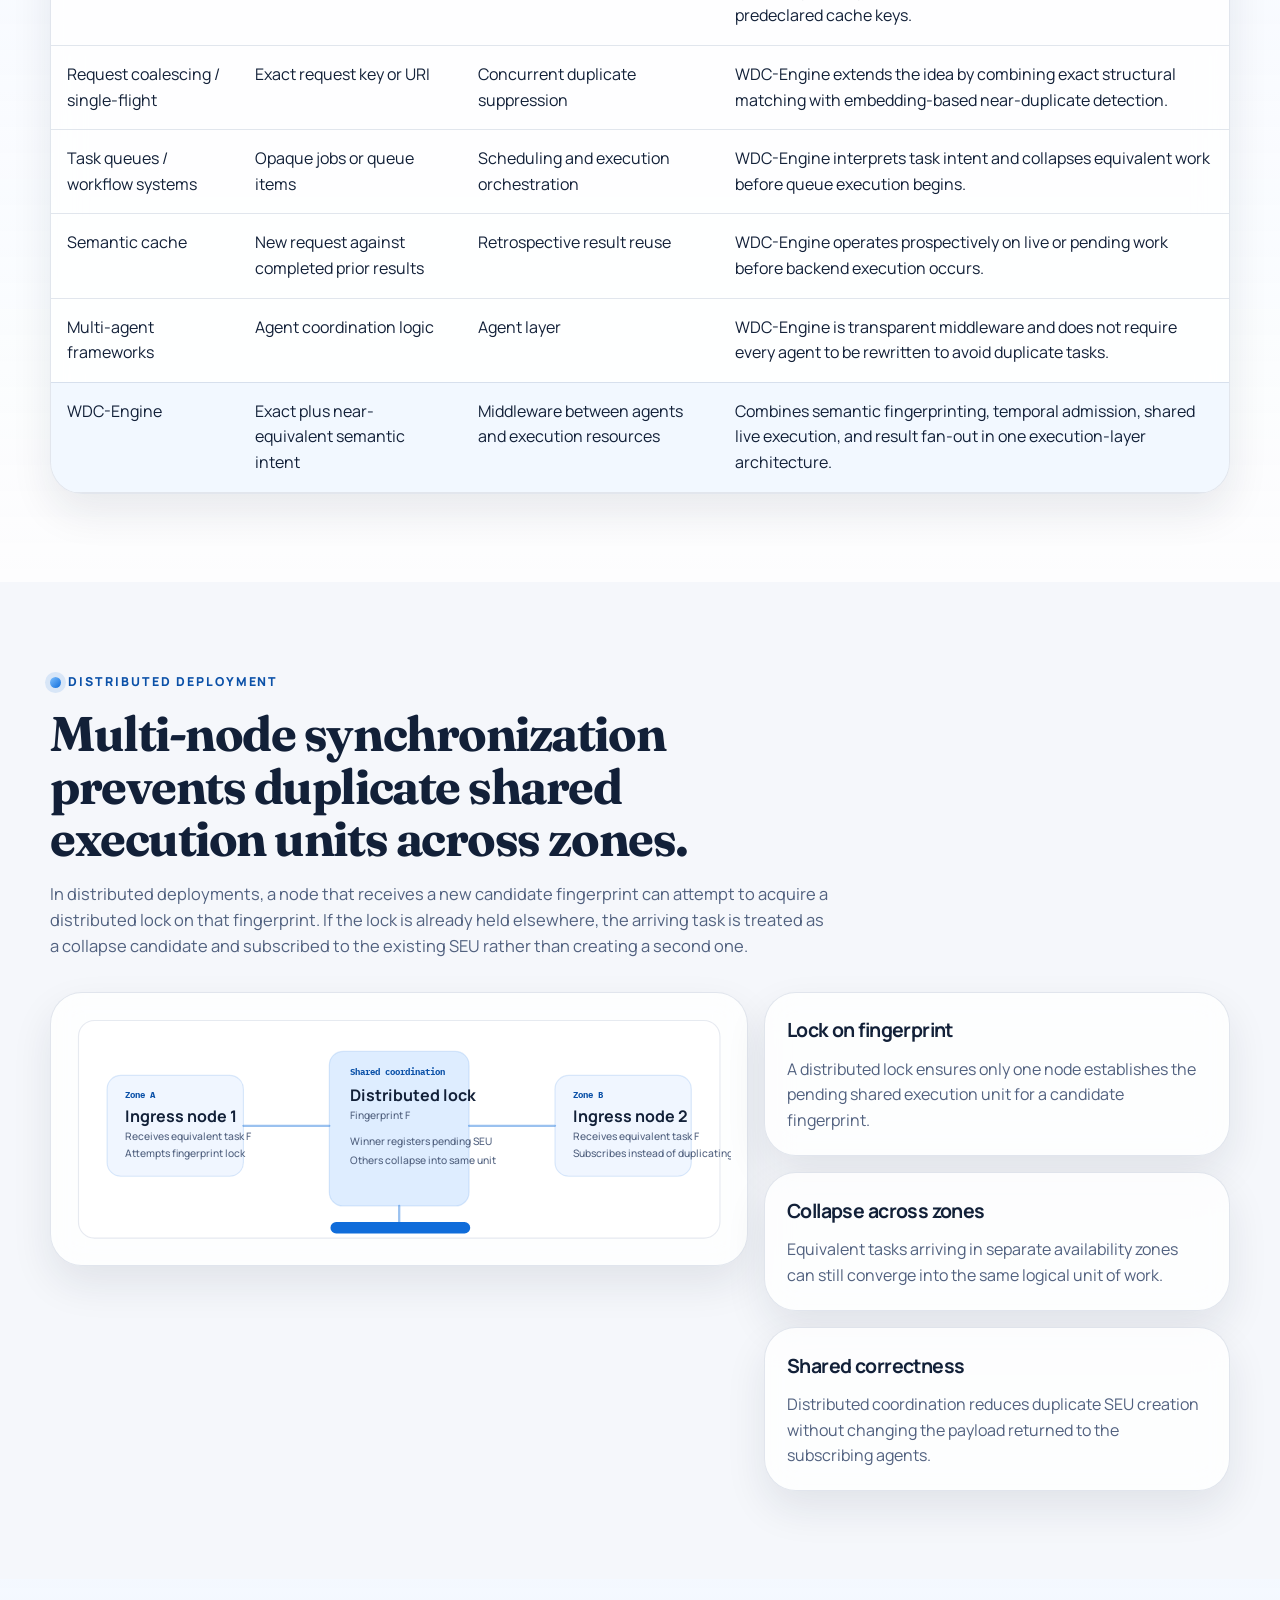
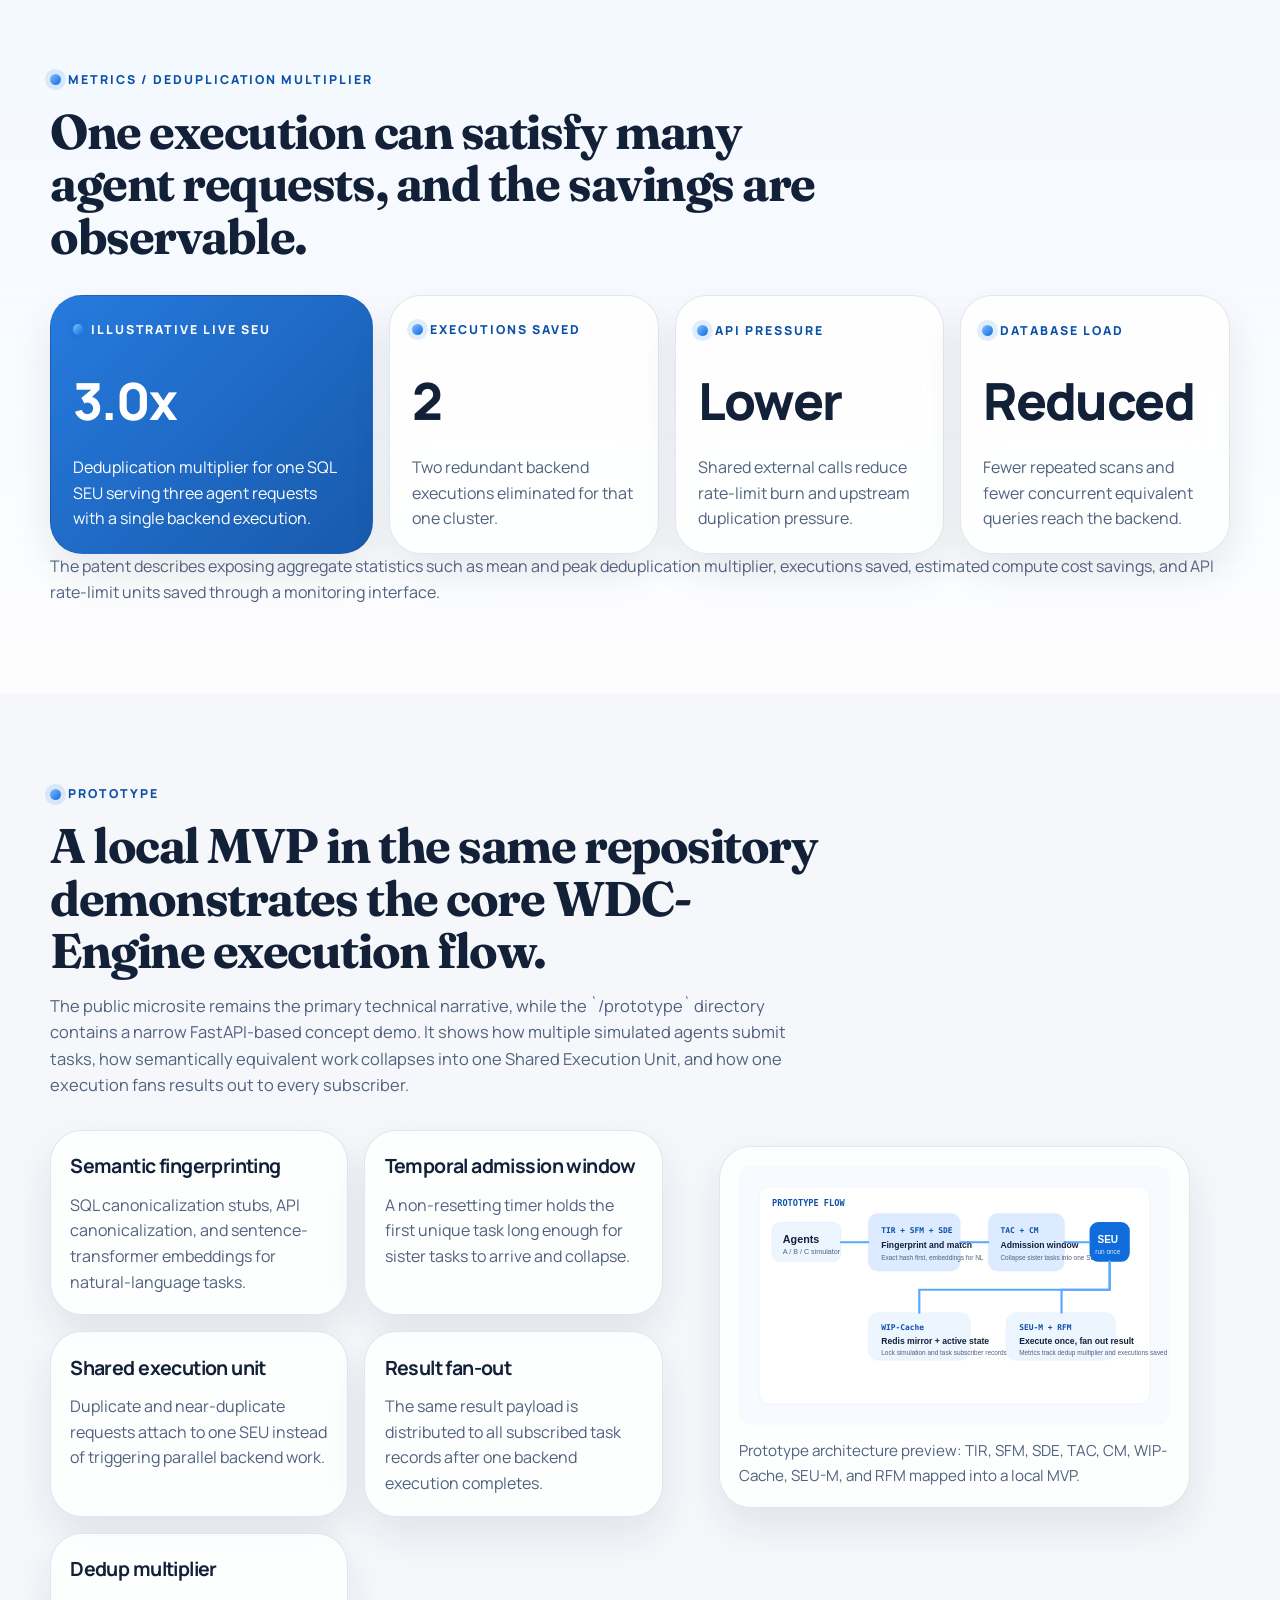
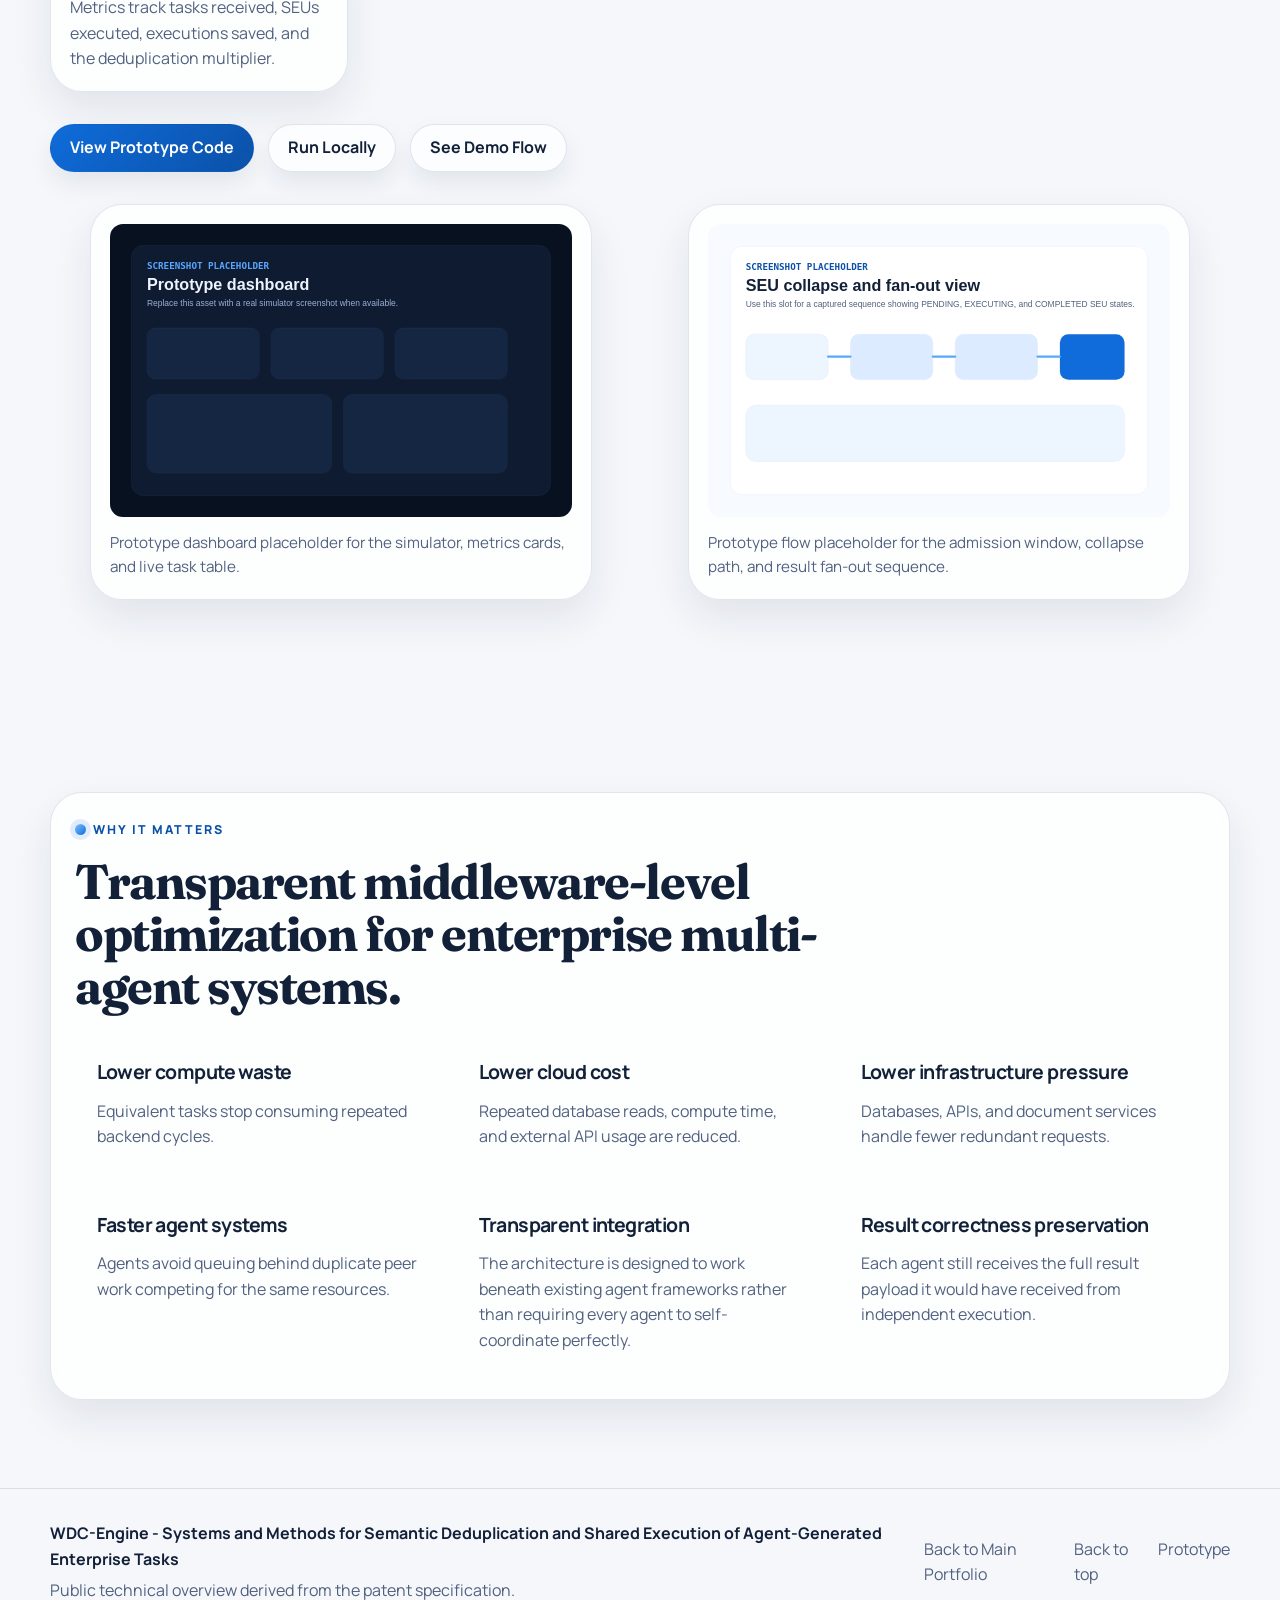
==== commit 51a4593f: "Fix Pages deployment and add portfolio backlink" ====
--- a/index.html
+++ b/index.html
@@ -693,6 +693,7 @@
         <p class="footer-note">Public technical overview derived from the patent specification.</p>
       </div>
       <div class="footer-links">
+        <a href="https://manishklach.github.io/" target="_blank" rel="noopener">Back to Main Portfolio</a>
         <a href="#top">Back to top</a>
         <a href="./prototype/">Prototype</a>
       </div>
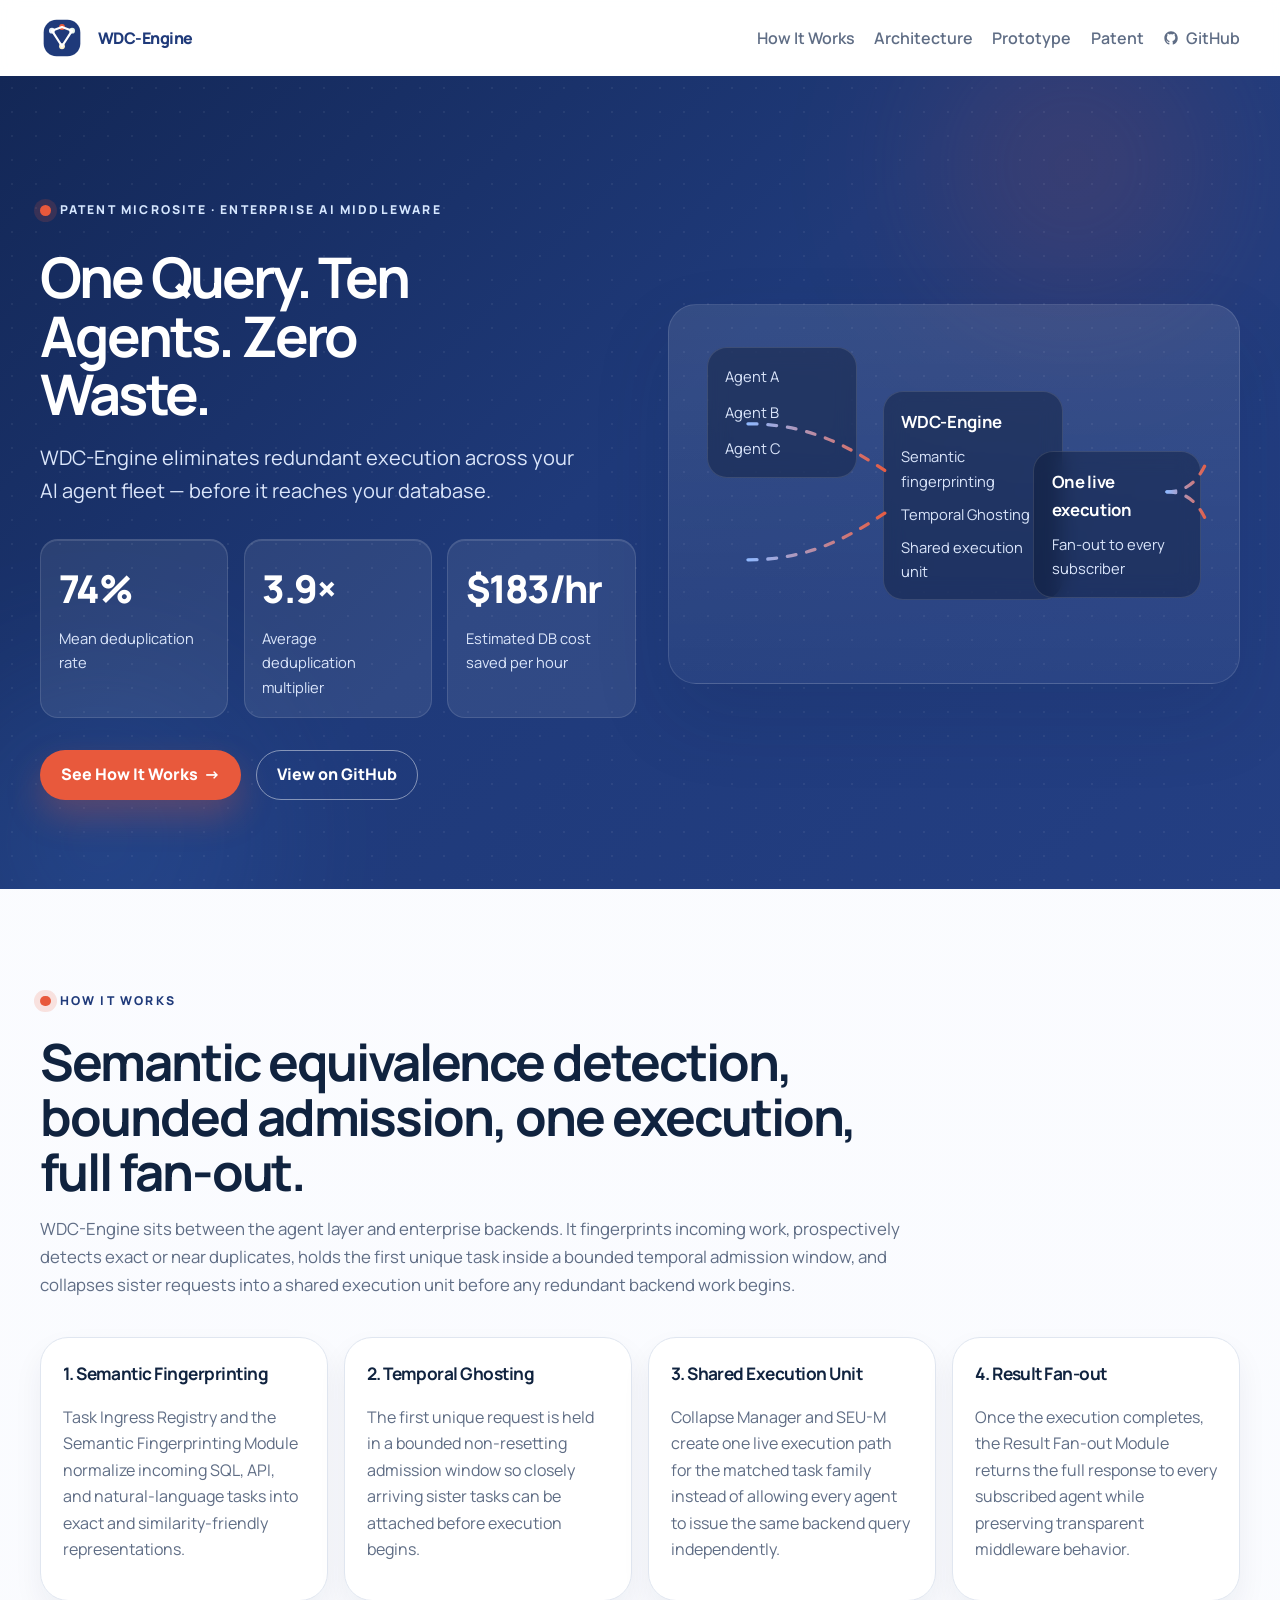
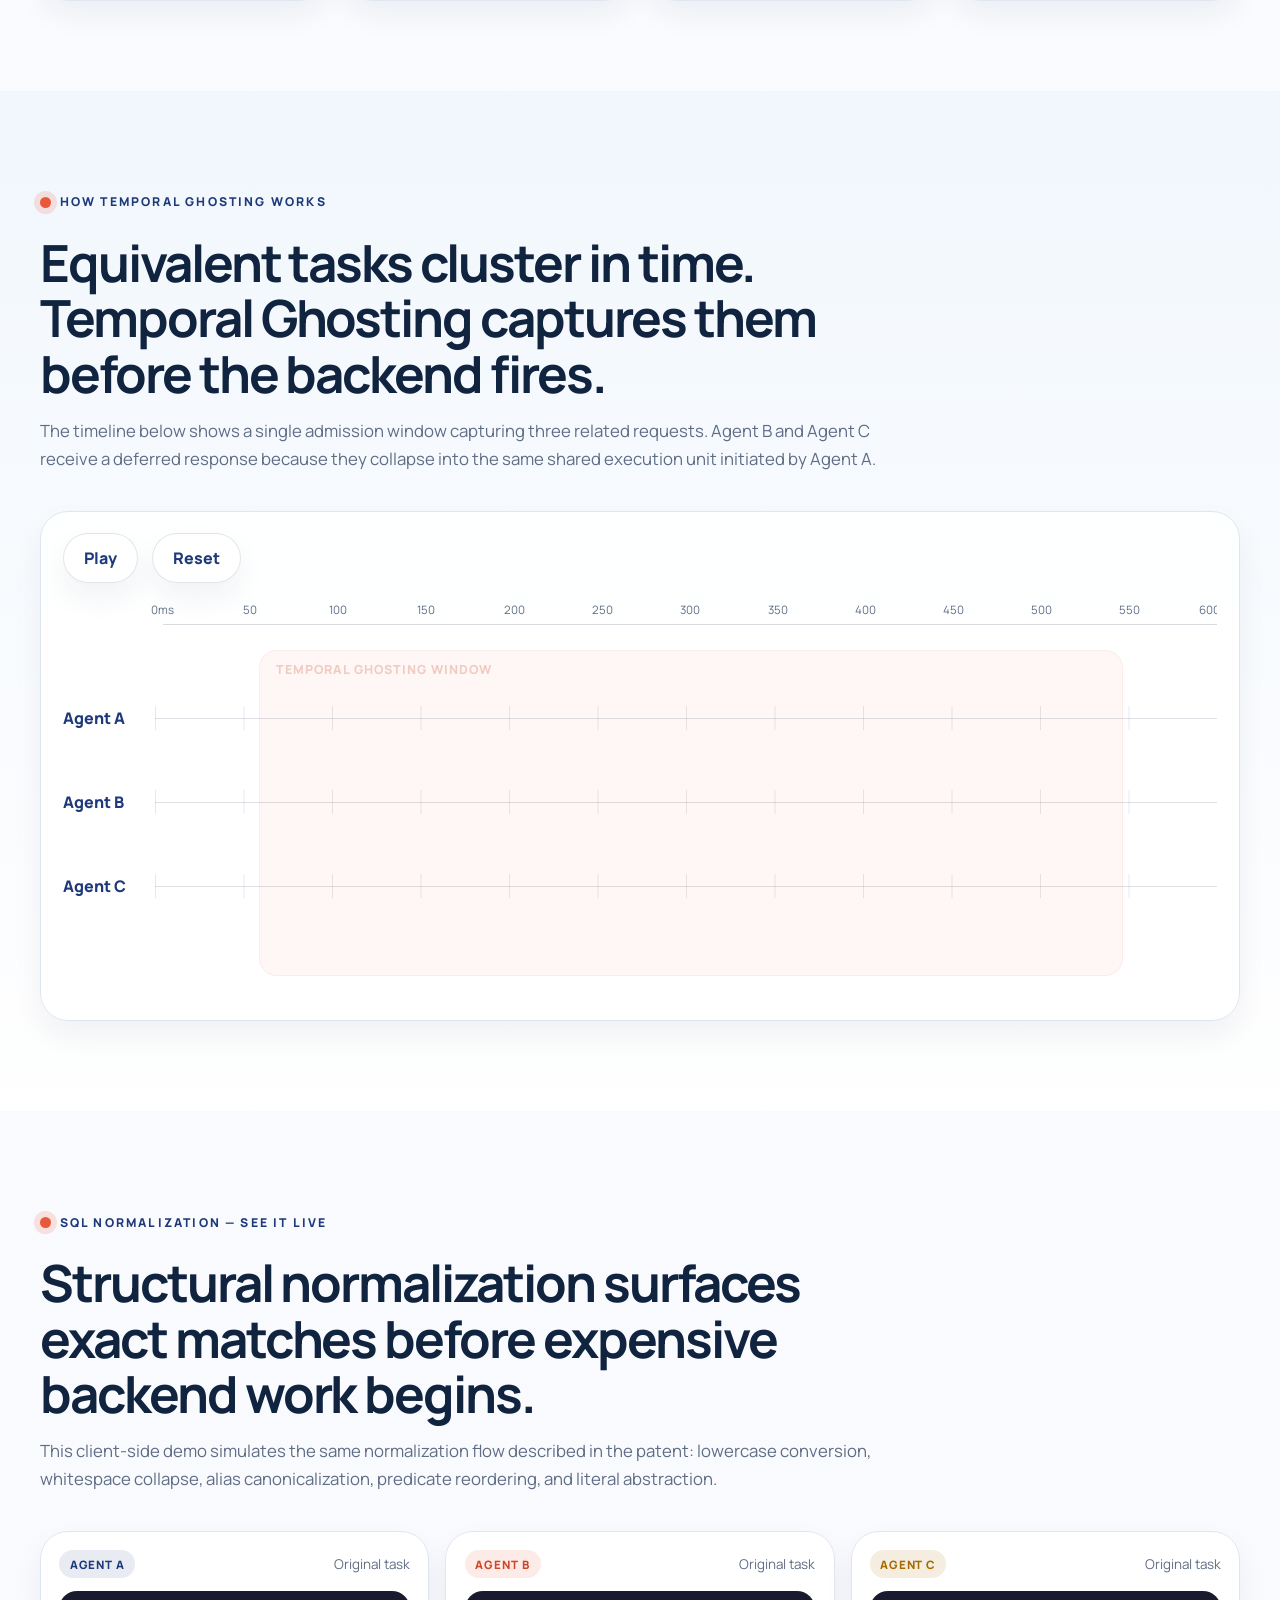
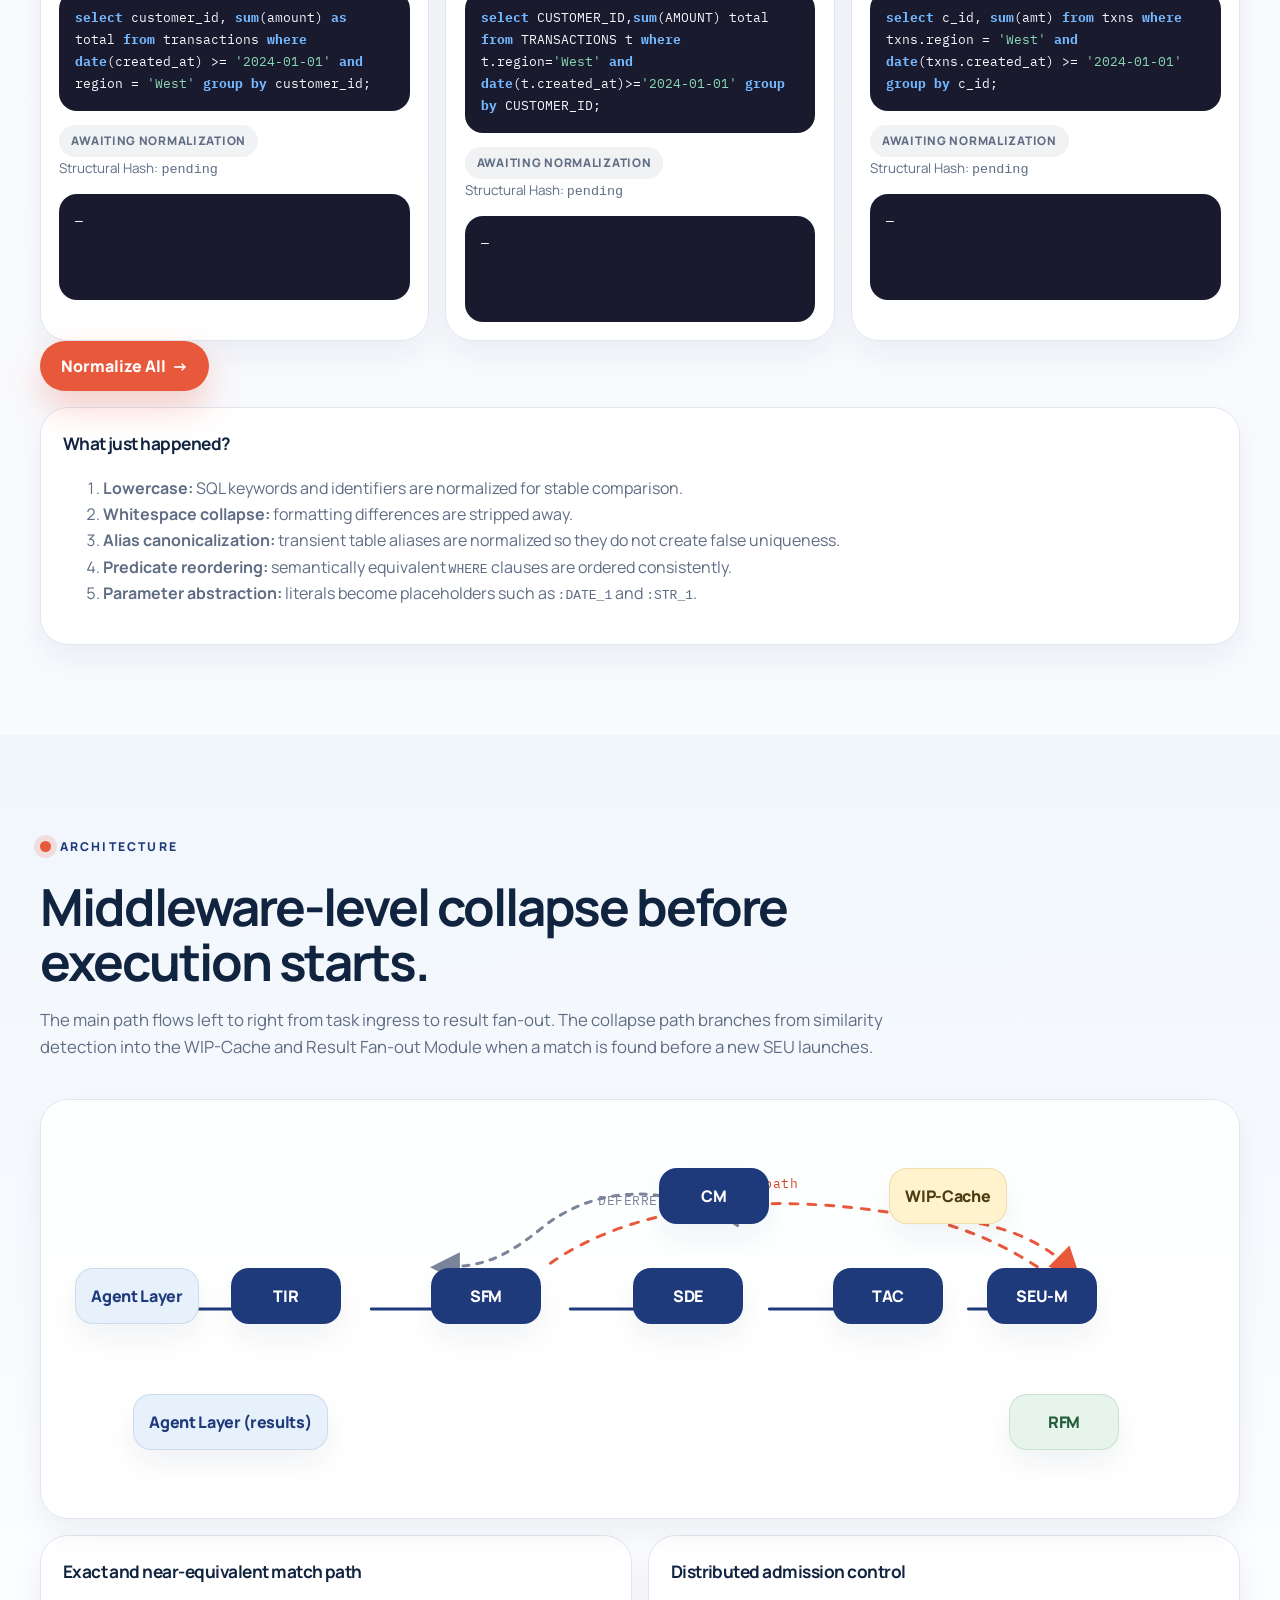
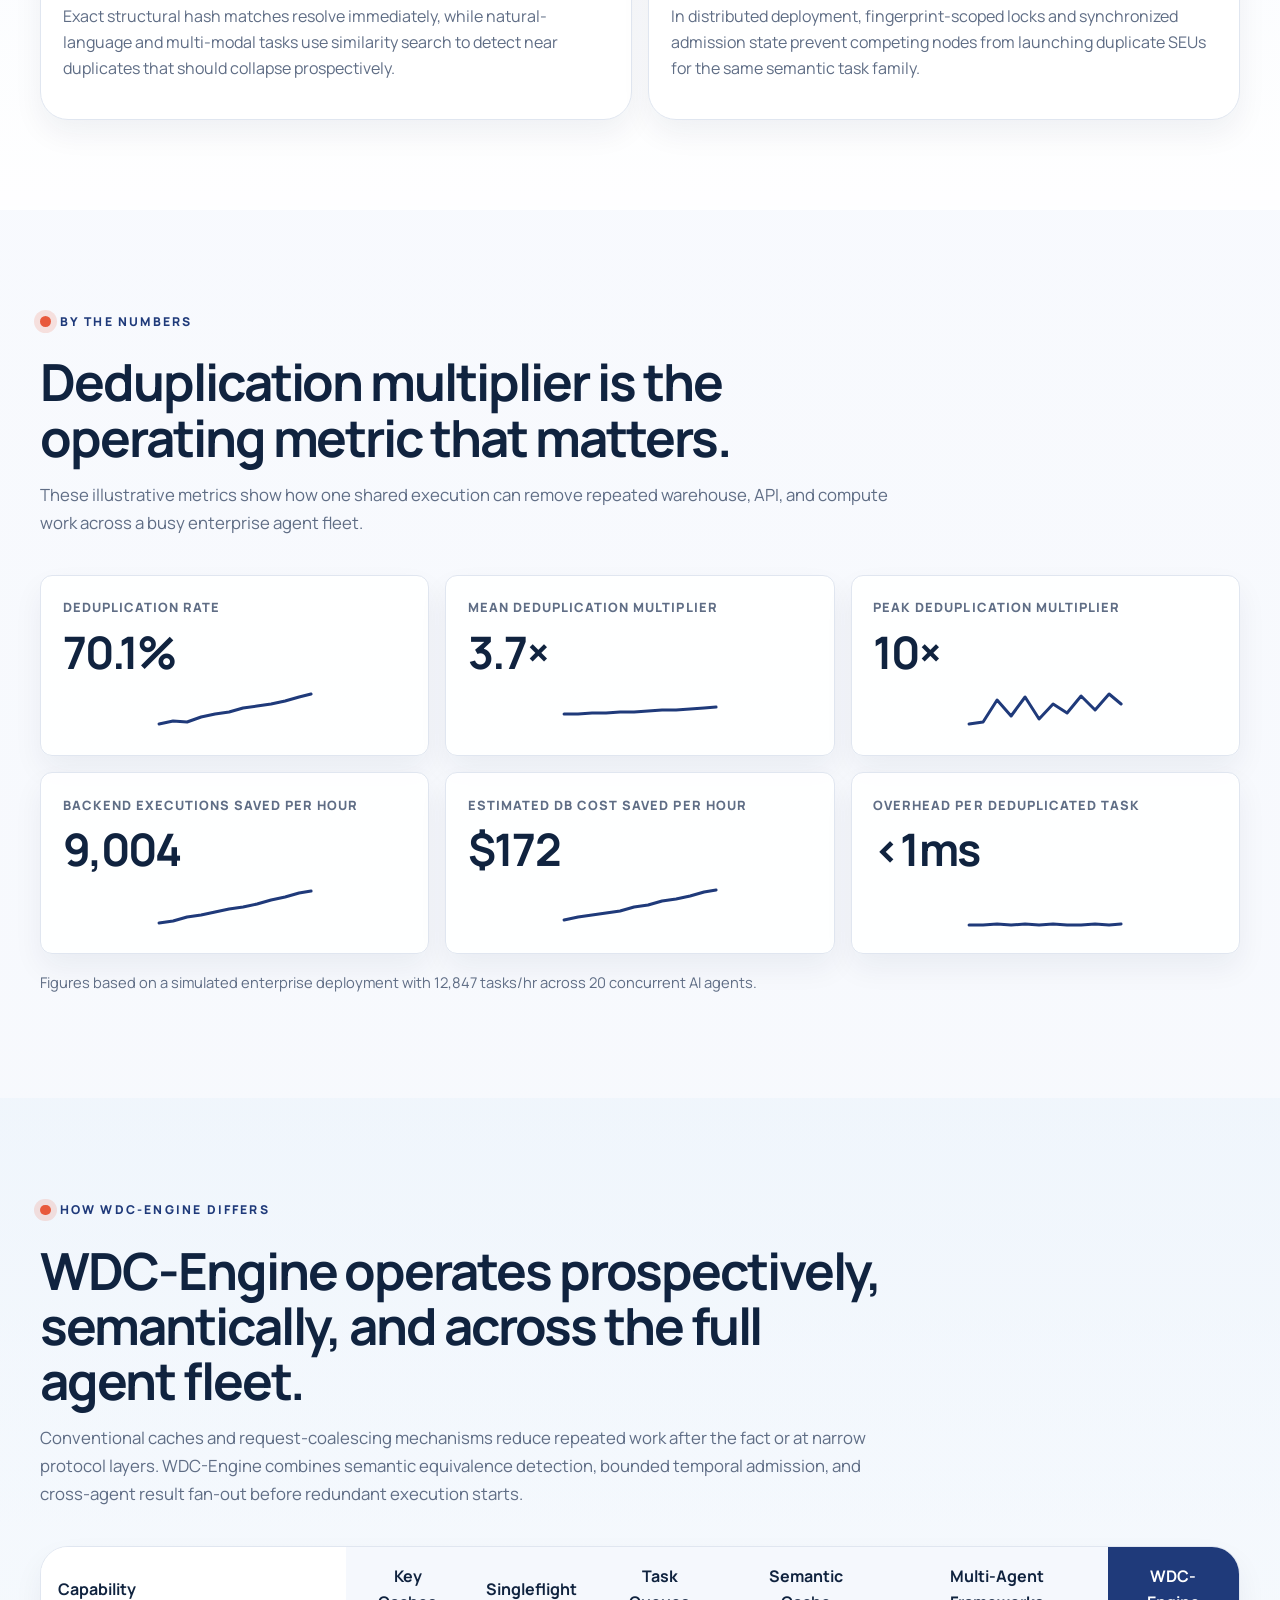
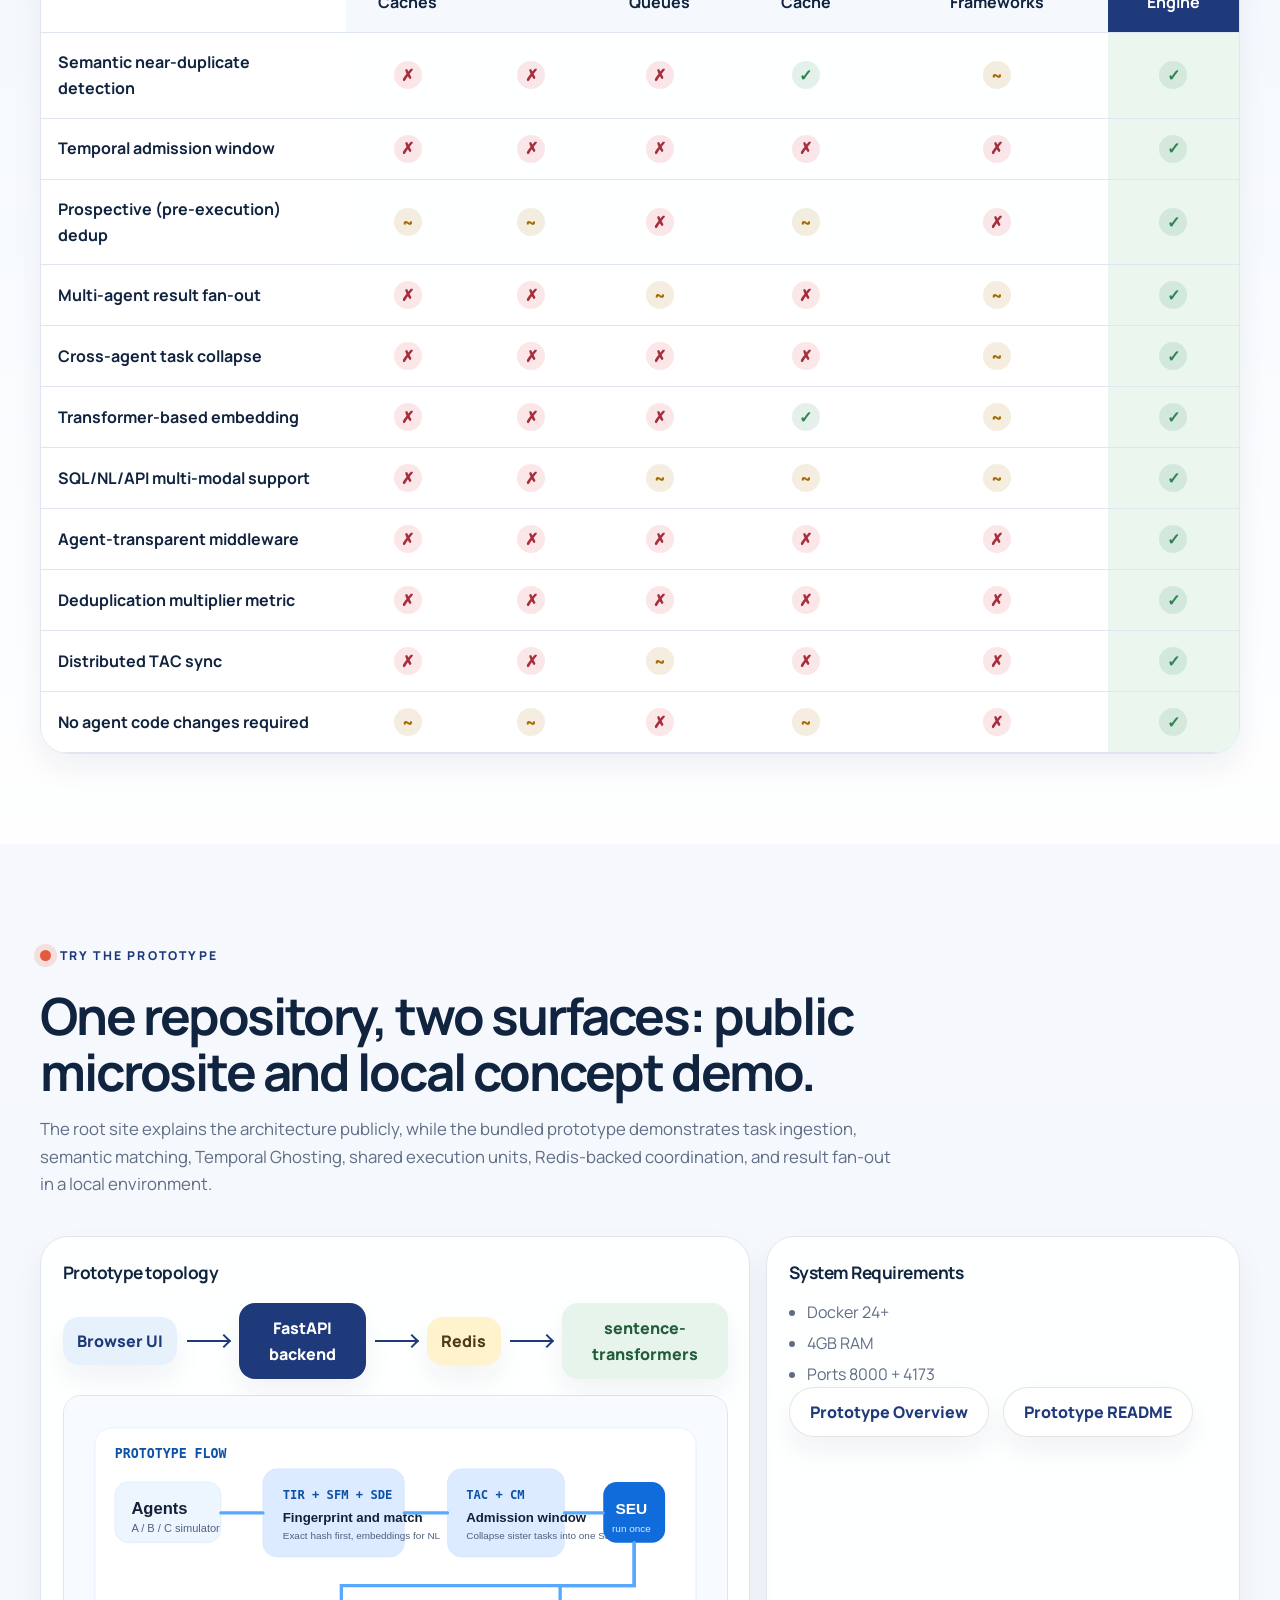
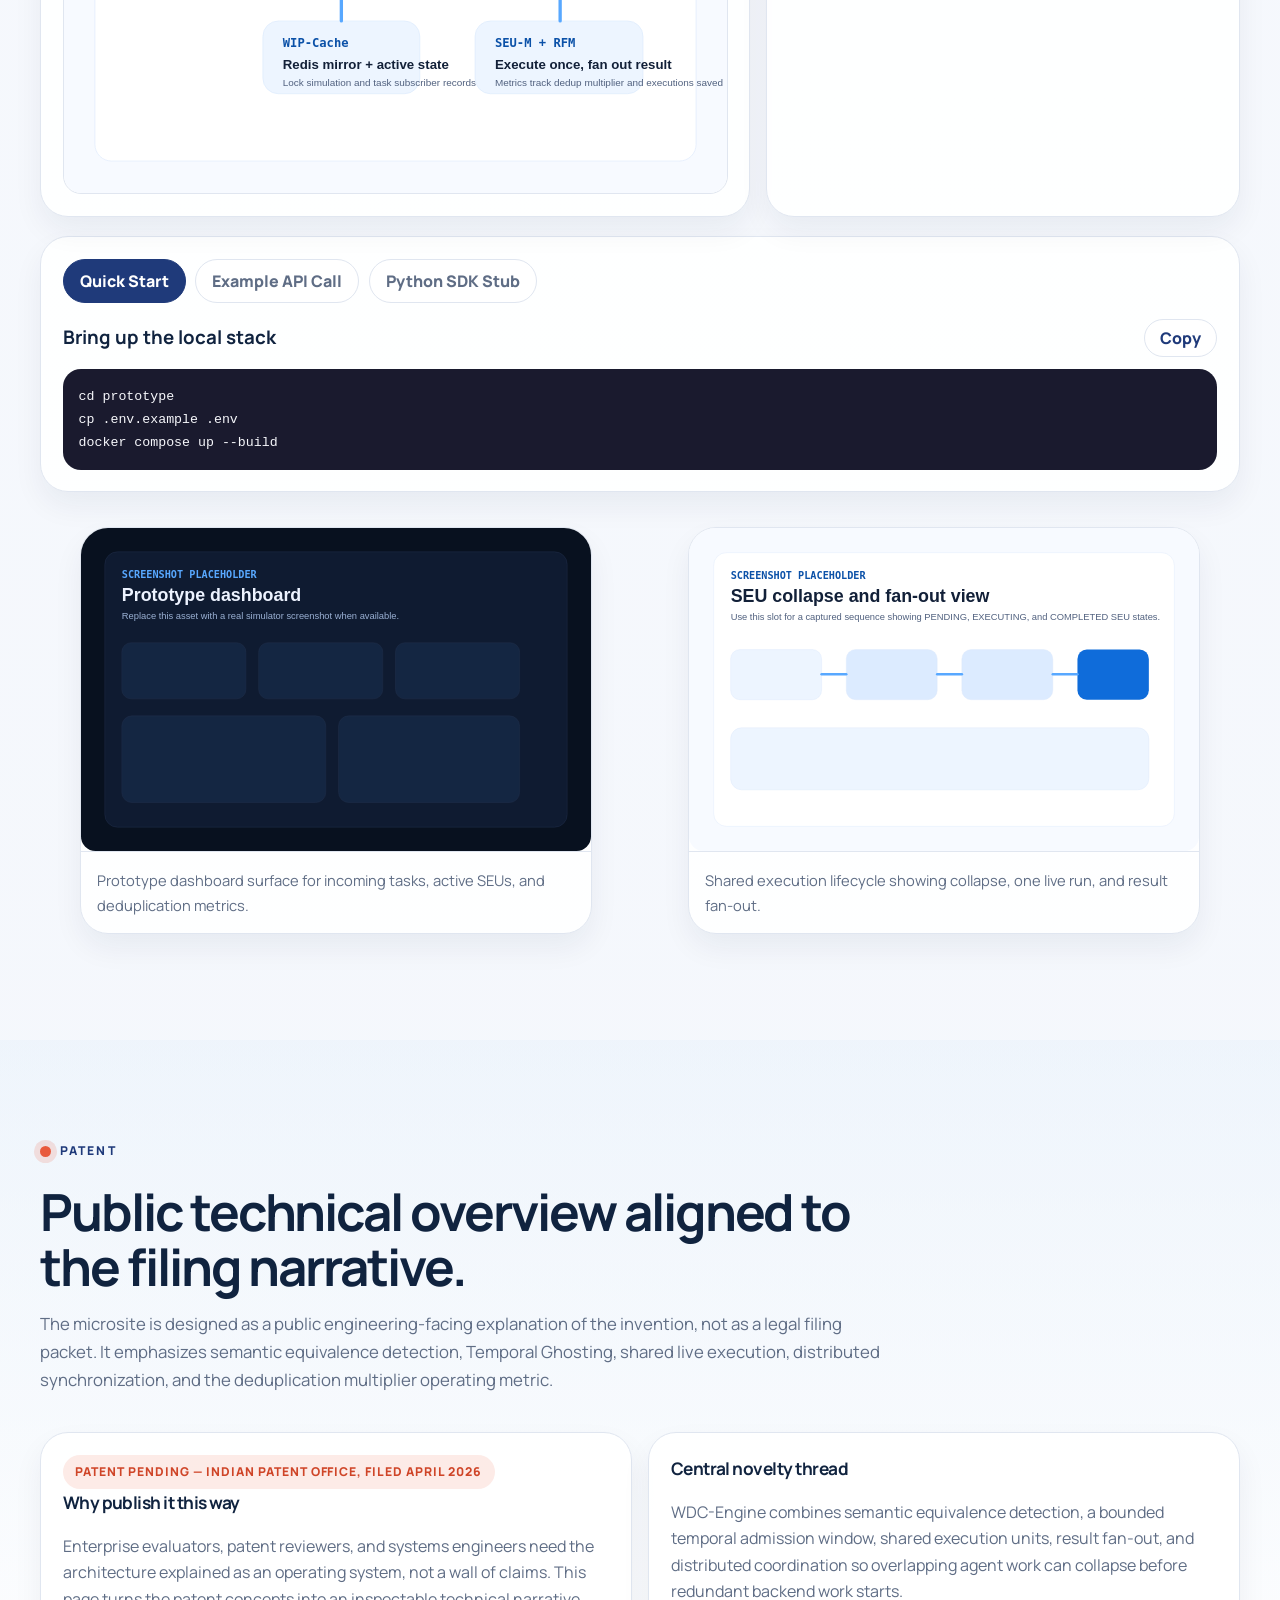
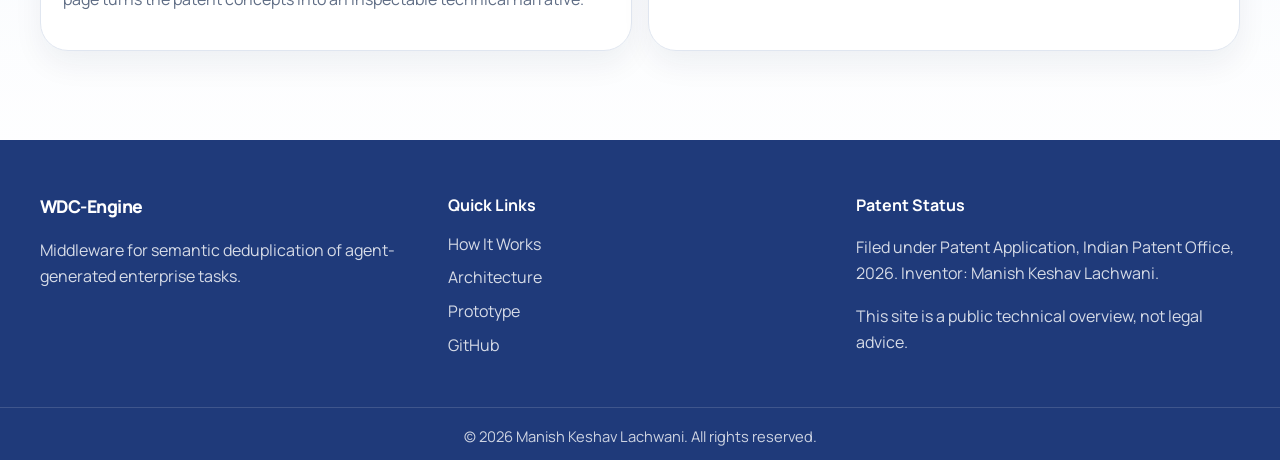
==== commit 322718c6: "feat: full site upgrade — animated hero, interactive diagrams, SQL demo, metrics dashboard, comparis" ====
--- a/index.html
+++ b/index.html
@@ -4,700 +4,388 @@
   <meta charset="UTF-8">
   <meta name="viewport" content="width=device-width, initial-scale=1.0">
   <title>WDC-Engine | Semantic Deduplication and Shared Execution</title>
-  <meta name="description" content="A public technical microsite for WDC-Engine, a middleware architecture for semantic deduplication and shared execution of agent-generated enterprise tasks.">
+  <meta name="description" content="WDC-Engine is a middleware architecture for semantic deduplication, temporal ghosting, shared execution, and result fan-out across enterprise multi-agent systems.">
+  <meta name="keywords" content="semantic deduplication, multi-agent systems, enterprise AI, task orchestration, shared execution, temporal ghosting, AI middleware, agent fleet, WDC-Engine">
+  <meta name="author" content="Manish Keshav Lachwani">
   <meta name="robots" content="index,follow,max-image-preview:large">
-  <meta name="theme-color" content="#f5f7fb">
+  <meta name="theme-color" content="#1F3A7A">
   <link rel="canonical" href="https://manishklach.github.io/wdc-engine-patent-site/">
-  <meta property="og:type" content="website">
   <meta property="og:title" content="WDC-Engine | Semantic Deduplication and Shared Execution">
-  <meta property="og:description" content="Collapse semantically equivalent enterprise agent tasks before execution begins. Execute once. Fan out results to all subscribed agents.">
+  <meta property="og:description" content="Semantic deduplication and shared execution for enterprise multi-agent systems.">
   <meta property="og:image" content="https://manishklach.github.io/wdc-engine-patent-site/assets/og-card.svg">
   <meta property="og:url" content="https://manishklach.github.io/wdc-engine-patent-site/">
+  <meta property="og:type" content="website">
   <meta property="og:site_name" content="WDC-Engine">
   <meta name="twitter:card" content="summary_large_image">
   <meta name="twitter:title" content="WDC-Engine | Semantic Deduplication and Shared Execution">
-  <meta name="twitter:description" content="A public technical overview of semantic deduplication, temporal admission, shared live execution, and result fan-out.">
+  <meta name="twitter:description" content="Middleware for semantic deduplication, temporal ghosting, and shared execution across enterprise AI agent fleets.">
   <meta name="twitter:image" content="https://manishklach.github.io/wdc-engine-patent-site/assets/og-card.svg">
-  <meta name="twitter:url" content="https://manishklach.github.io/wdc-engine-patent-site/">
   <link rel="icon" type="image/svg+xml" href="./assets/favicon.svg">
   <link rel="preconnect" href="https://fonts.googleapis.com">
   <link rel="preconnect" href="https://fonts.gstatic.com" crossorigin>
-  <link href="https://fonts.googleapis.com/css2?family=Manrope:wght@400;500;600;700;800&family=Fraunces:opsz,wght@9..144,500;9..144,600&family=IBM+Plex+Mono:wght@400;500;600&display=swap" rel="stylesheet">
+  <link href="https://fonts.googleapis.com/css2?family=Manrope:wght@400;500;600;700;800&family=IBM+Plex+Mono:wght@400;500;600&display=swap" rel="stylesheet">
   <link rel="stylesheet" href="./styles.css">
   <script type="application/ld+json">
   {
     "@context": "https://schema.org",
-    "@type": "TechArticle",
-    "headline": "WDC-Engine - Systems and Methods for Semantic Deduplication and Shared Execution of Agent-Generated Enterprise Tasks",
-    "description": "A public technical overview of a middleware architecture for semantic deduplication, temporal admission, shared live execution, and result fan-out in enterprise multi-agent systems.",
-    "url": "https://manishklach.github.io/wdc-engine-patent-site/",
-    "image": "https://manishklach.github.io/wdc-engine-patent-site/assets/og-card.svg"
+    "@graph": [
+      {
+        "@type": "WebSite",
+        "name": "WDC-Engine",
+        "url": "https://manishklach.github.io/wdc-engine-patent-site/"
+      },
+      {
+        "@type": "SoftwareApplication",
+        "name": "WDC-Engine",
+        "description": "Middleware architecture for semantic deduplication and shared execution of agent-generated enterprise tasks.",
+        "applicationCategory": "DeveloperApplication",
+        "url": "https://manishklach.github.io/wdc-engine-patent-site/",
+        "image": "https://manishklach.github.io/wdc-engine-patent-site/assets/og-card.svg",
+        "author": {
+          "@type": "Person",
+          "name": "Manish Keshav Lachwani"
+        }
+      }
+    ]
   }
   </script>
 </head>
 <body id="top">
   <a class="skip-link" href="#main">Skip to content</a>
-  <div class="site-bg" aria-hidden="true">
-    <div class="aurora aurora-one"></div>
-    <div class="aurora aurora-two"></div>
-    <div class="grid-wash"></div>
-  </div>
 
   <header class="site-header" data-header>
-    <div class="container header-inner">
+    <div class="container nav-shell">
       <a class="brand" href="#top" aria-label="WDC-Engine home">
         <span class="brand-mark" aria-hidden="true">
-          <svg viewBox="0 0 64 64" role="presentation">
-            <defs>
-              <linearGradient id="brandGradient" x1="0%" y1="0%" x2="100%" y2="100%">
-                <stop offset="0%" stop-color="#57a5ff"></stop>
-                <stop offset="100%" stop-color="#0f6cda"></stop>
-              </linearGradient>
-            </defs>
-            <rect x="8" y="8" width="48" height="48" rx="16" fill="url(#brandGradient)"></rect>
-            <circle cx="22" cy="22" r="4" fill="#ffffff"></circle>
-            <circle cx="42" cy="22" r="4" fill="#ffffff"></circle>
-            <circle cx="32" cy="42" r="4" fill="#ffffff"></circle>
-            <path d="M22 22L42 22L32 42Z" fill="none" stroke="#ffffff" stroke-width="3" stroke-linecap="round" stroke-linejoin="round"></path>
+          <svg viewBox="0 0 48 48" role="presentation">
+            <rect x="4" y="4" width="40" height="40" rx="14" fill="#1F3A7A"></rect>
+            <circle cx="13" cy="16" r="3.2" fill="#E6F1FB"></circle>
+            <circle cx="24" cy="12" r="3.2" fill="#E8593C"></circle>
+            <circle cx="35" cy="16" r="3.2" fill="#E6F4EC"></circle>
+            <circle cx="24" cy="33" r="3.2" fill="#FFF3CD"></circle>
+            <path d="M13 16L24 12L35 16L24 33Z" fill="none" stroke="#FFFFFF" stroke-width="2.4" stroke-linecap="round" stroke-linejoin="round"></path>
           </svg>
         </span>
-        <span class="brand-copy">
-          <strong>WDC-Engine</strong>
-          <span>Semantic Deduplication Microsite</span>
-        </span>
+        <span class="brand-wordmark">WDC-Engine</span>
       </a>
 
       <button class="nav-toggle" type="button" aria-expanded="false" aria-controls="site-nav" data-nav-toggle>
         <span></span>
         <span></span>
+        <span></span>
+        <span class="sr-only">Toggle navigation</span>
       </button>
 
       <nav class="site-nav" id="site-nav" aria-label="Primary">
-        <a href="#problem">Problem</a>
-        <a href="#core-idea">Core Idea</a>
-        <a href="#architecture">Architecture</a>
-        <a href="#matching">Matching</a>
-        <a href="#examples">Examples</a>
-        <a href="#prototype">Prototype</a>
-        <a href="#differentiation">Differentiation</a>
-        <a href="#deployment">Deployment</a>
+        <a href="#how-it-works" data-nav-link>How It Works</a>
+        <a href="#architecture" data-nav-link>Architecture</a>
+        <a href="#prototype" data-nav-link>Prototype</a>
+        <a href="#patent" data-nav-link>Patent</a>
+        <a href="https://github.com/manishklach/wdc-engine-patent-site" target="_blank" rel="noreferrer" class="nav-github">
+          <svg viewBox="0 0 24 24" aria-hidden="true"><path d="M12 2C6.48 2 2 6.58 2 12.22C2 16.73 4.87 20.55 8.84 21.9C9.34 22 9.52 21.68 9.52 21.4C9.52 21.14 9.51 20.3 9.5 19.18C6.73 19.8 6.14 17.97 6.14 17.97C5.68 16.78 5.01 16.46 5.01 16.46C4.09 15.82 5.08 15.84 5.08 15.84C6.1 15.92 6.64 16.91 6.64 16.91C7.55 18.5 9.03 18.04 9.62 17.77C9.71 17.09 9.98 16.63 10.28 16.37C8.07 16.11 5.75 15.23 5.75 11.28C5.75 10.16 6.14 9.24 6.79 8.52C6.69 8.26 6.34 7.18 6.88 5.72C6.88 5.72 7.74 5.43 9.5 6.67C10.33 6.43 11.22 6.31 12.11 6.31C13 6.31 13.89 6.43 14.72 6.67C16.48 5.43 17.34 5.72 17.34 5.72C17.88 7.18 17.53 8.26 17.43 8.52C18.08 9.24 18.47 10.16 18.47 11.28C18.47 15.24 16.14 16.1 13.92 16.36C14.3 16.69 14.64 17.34 14.64 18.34C14.64 19.77 14.63 20.93 14.63 21.4C14.63 21.68 14.81 22 15.31 21.9C19.28 20.55 22.15 16.72 22.15 12.22C22.15 6.58 17.67 2 12 2Z" fill="currentColor"></path></svg>
+          GitHub
+        </a>
       </nav>
     </div>
   </header>
 
   <main id="main">
-    <section class="hero section">
-      <div class="container hero-grid">
-        <div class="hero-copy reveal">
-          <p class="eyebrow">Public Technical Overview</p>
-          <h1>Collapse equivalent enterprise agent work before it reaches compute, databases, and APIs.</h1>
-          <p class="hero-subtitle">
-            <strong>WDC-Engine</strong> is a middleware and orchestration layer for <strong>semantic deduplication and shared execution</strong> of agent-generated enterprise tasks.
-          </p>
-          <p class="hero-summary">
-            Instead of letting multiple AI agents independently trigger the same or near-same backend task, WDC-Engine fingerprints intent, detects semantic equivalence, holds unique work in a bounded temporal admission window, collapses sister tasks into a shared execution unit, executes once, and fans the full result out to every subscribed agent.
-          </p>
-          <div class="cta-row">
-            <a class="button button-primary" href="#architecture">Explore Architecture</a>
-            <a class="button button-secondary" href="#technical-flow">View Patent Overview</a>
-          </div>
-          <div class="hero-metrics" aria-label="Key outcomes">
-            <article class="metric-pill">
-              <span class="metric-label">Middleware position</span>
-              <strong>Between agent layer and backend execution</strong>
-            </article>
-            <article class="metric-pill">
-              <span class="metric-label">Core novelty thread</span>
-              <strong>Semantic equivalence + temporal admission + shared live execution + fan-out</strong>
-            </article>
-            <article class="metric-pill">
-              <span class="metric-label">Deployment model</span>
-              <strong>Single node or distributed multi-node synchronization</strong>
-            </article>
-          </div>
-        </div>
-
-        <div class="hero-panel reveal">
-          <div class="hero-card">
-            <div class="panel-head">
-              <span class="eyebrow">Technical flow</span>
-              <p>One backend execution serving many agent requests.</p>
+    <section class="hero" id="hero" data-section>
+      <div class="hero-grid-layer" aria-hidden="true"></div>
+      <div class="container hero-inner">
+        <div class="hero-copy">
+          <p class="eyebrow eyebrow-hero">Patent Microsite · Enterprise AI Middleware</p>
+          <h1>One Query. Ten Agents. Zero Waste.</h1>
+          <p class="hero-subtitle">WDC-Engine eliminates redundant execution across your AI agent fleet — before it reaches your database.</p>
+          <div class="hero-stat-grid" data-counter-group>
+            <article class="hero-stat"><span class="hero-stat-value" data-counter data-target="74" data-suffix="%">0%</span><span class="hero-stat-label">Mean deduplication rate</span></article>
+            <article class="hero-stat"><span class="hero-stat-value" data-counter data-target="3.9" data-decimals="1" data-suffix="×">0×</span><span class="hero-stat-label">Average deduplication multiplier</span></article>
+            <article class="hero-stat"><span class="hero-stat-value" data-counter data-target="183" data-prefix="$" data-suffix="/hr">$0/hr</span><span class="hero-stat-label">Estimated DB cost saved per hour</span></article>
+          </div>
+          <div class="hero-actions">
+            <a class="button button-accent" href="#architecture">See How It Works <span aria-hidden="true">→</span></a>
+            <a class="button button-ghost" href="https://github.com/manishklach/wdc-engine-patent-site" target="_blank" rel="noreferrer">View on GitHub</a>
+          </div>
+        </div>
+        <div class="hero-visual" aria-hidden="true">
+          <div class="hero-panel hero-panel-agents"><span>Agent A</span><span>Agent B</span><span>Agent C</span></div>
+          <div class="hero-panel hero-panel-core"><strong>WDC-Engine</strong><span>Semantic fingerprinting</span><span>Temporal Ghosting</span><span>Shared execution unit</span></div>
+          <div class="hero-panel hero-panel-result"><strong>One live execution</strong><span>Fan-out to every subscriber</span></div>
+          <svg class="hero-connector" viewBox="0 0 520 300" role="presentation">
+            <defs><linearGradient id="heroFlow" x1="0%" y1="0%" x2="100%" y2="0%"><stop offset="0%" stop-color="#90B9FF"></stop><stop offset="100%" stop-color="#E8593C"></stop></linearGradient></defs>
+            <path d="M72 86C130 86 166 108 202 132" />
+            <path d="M72 148C130 148 166 148 202 148" />
+            <path d="M72 210C130 210 166 188 202 164" />
+            <path d="M320 148H442" />
+            <path d="M454 148C472 148 484 158 492 180" />
+            <path d="M454 148C472 148 484 138 492 116" />
+            <path d="M454 148C472 148 490 148 500 148" />
+          </svg>
+        </div>
+      </div>
+    </section>
+
+    <section class="section section-light" id="how-it-works" data-section>
+      <div class="container">
+        <div class="section-heading">
+          <p class="eyebrow">How It Works</p>
+          <h2>Semantic equivalence detection, bounded admission, one execution, full fan-out.</h2>
+          <p>WDC-Engine sits between the agent layer and enterprise backends. It fingerprints incoming work, prospectively detects exact or near duplicates, holds the first unique task inside a bounded temporal admission window, and collapses sister requests into a shared execution unit before any redundant backend work begins.</p>
+        </div>
+        <div class="feature-flow-grid">
+          <article class="feature-card"><h3>1. Semantic Fingerprinting</h3><p>Task Ingress Registry and the Semantic Fingerprinting Module normalize incoming SQL, API, and natural-language tasks into exact and similarity-friendly representations.</p></article>
+          <article class="feature-card"><h3>2. Temporal Ghosting</h3><p>The first unique request is held in a bounded non-resetting admission window so closely arriving sister tasks can be attached before execution begins.</p></article>
+          <article class="feature-card"><h3>3. Shared Execution Unit</h3><p>Collapse Manager and SEU-M create one live execution path for the matched task family instead of allowing every agent to issue the same backend query independently.</p></article>
+          <article class="feature-card"><h3>4. Result Fan-out</h3><p>Once the execution completes, the Result Fan-out Module returns the full response to every subscribed agent while preserving transparent middleware behavior.</p></article>
+        </div>
+      </div>
+    </section>
+
+    <section class="section section-alt temporal-section" id="temporal" data-section>
+      <div class="container">
+        <div class="section-heading">
+          <p class="eyebrow">How Temporal Ghosting Works</p>
+          <h2>Equivalent tasks cluster in time. Temporal Ghosting captures them before the backend fires.</h2>
+          <p>The timeline below shows a single admission window capturing three related requests. Agent B and Agent C receive a deferred response because they collapse into the same shared execution unit initiated by Agent A.</p>
+        </div>
+        <div class="timeline-shell">
+          <div class="timeline-controls"><button class="button button-outline" type="button" data-timeline-play>Play</button><button class="button button-outline" type="button" data-timeline-reset>Reset</button></div>
+          <div class="timeline-diagram" data-timeline>
+            <div class="timeline-scale" aria-hidden="true">
+              <span style="left:0%;">0ms</span><span style="left:8.333%;">50</span><span style="left:16.666%;">100</span><span style="left:25%;">150</span><span style="left:33.333%;">200</span><span style="left:41.666%;">250</span><span style="left:50%;">300</span><span style="left:58.333%;">350</span><span style="left:66.666%;">400</span><span style="left:75%;">450</span><span style="left:83.333%;">500</span><span style="left:91.666%;">550</span><span style="left:100%;">600ms</span>
             </div>
-            <svg class="hero-diagram" viewBox="0 0 760 640" role="img" aria-label="Flow diagram showing WDC-Engine collapsing equivalent agent tasks into a single backend execution">
+            <div class="timeline-stage">
+              <div class="timeline-window" data-window><span>Temporal Ghosting Window</span></div>
+              <div class="timeline-row" data-row><span class="timeline-label">Agent A</span><div class="timeline-line"></div><div class="task-bubble agent-a" data-bubble="a"><strong>Task arrives</strong><span>t=50ms</span></div><div class="fanout-arrow fanout-a" data-fanout="a"><span>Full result delivered</span></div></div>
+              <div class="timeline-row" data-row><span class="timeline-label">Agent B</span><div class="timeline-line"></div><div class="task-bubble agent-b" data-bubble="b"><strong>Task arrives</strong><span>t=200ms</span><em>DEFERRED</em></div><div class="fanout-arrow fanout-b" data-fanout="b"><span>Full result delivered</span></div></div>
+              <div class="timeline-row" data-row><span class="timeline-label">Agent C</span><div class="timeline-line"></div><div class="task-bubble agent-c" data-bubble="c"><strong>Task arrives</strong><span>t=250ms</span><em>DEFERRED</em></div><div class="fanout-arrow fanout-c" data-fanout="c"><span>Full result delivered</span></div></div>
+              <div class="execution-arrow" data-execution><span>1 backend query</span></div>
+              <div class="multiplier-badge" data-multiplier>Deduplication Multiplier: 3×</div>
+            </div>
+          </div>
+        </div>
+      </div>
+    </section>
+    <section class="section section-light" id="sql-demo" data-section>
+      <div class="container">
+        <div class="section-heading">
+          <p class="eyebrow">SQL Normalization — See It Live</p>
+          <h2>Structural normalization surfaces exact matches before expensive backend work begins.</h2>
+          <p>This client-side demo simulates the same normalization flow described in the patent: lowercase conversion, whitespace collapse, alias canonicalization, predicate reordering, and literal abstraction.</p>
+        </div>
+        <div class="sql-demo-grid">
+          <article class="sql-card">
+            <header><span class="agent-chip chip-a">Agent A</span><span class="sql-card-title">Original task</span></header>
+            <pre class="code-box" data-sql-source="a">SELECT customer_id, SUM(amount) AS total FROM transactions WHERE DATE(created_at) &gt;= '2024-01-01' AND region = 'West' GROUP BY customer_id;</pre>
+            <div class="sql-result"><span class="match-badge" data-badge="a">Awaiting normalization</span><div class="hash-line">Structural Hash: <code data-hash="a">pending</code></div><pre class="code-box canonical-box" data-output="a">—</pre></div>
+          </article>
+          <article class="sql-card">
+            <header><span class="agent-chip chip-b">Agent B</span><span class="sql-card-title">Original task</span></header>
+            <pre class="code-box" data-sql-source="b">select CUSTOMER_ID,sum(AMOUNT) total from TRANSACTIONS t where t.region='West' and date(t.created_at)&gt;='2024-01-01' group by CUSTOMER_ID;</pre>
+            <div class="sql-result"><span class="match-badge" data-badge="b">Awaiting normalization</span><div class="hash-line">Structural Hash: <code data-hash="b">pending</code></div><pre class="code-box canonical-box" data-output="b">—</pre></div>
+          </article>
+          <article class="sql-card">
+            <header><span class="agent-chip chip-c">Agent C</span><span class="sql-card-title">Original task</span></header>
+            <pre class="code-box" data-sql-source="c">SELECT c_id, SUM(amt) FROM txns WHERE txns.region = 'West' AND DATE(txns.created_at) &gt;= '2024-01-01' GROUP BY c_id;</pre>
+            <div class="sql-result"><span class="match-badge" data-badge="c">Awaiting normalization</span><div class="hash-line">Structural Hash: <code data-hash="c">pending</code></div><pre class="code-box canonical-box" data-output="c">—</pre></div>
+          </article>
+        </div>
+        <div class="sql-actions"><button class="button button-accent" type="button" data-normalize-trigger>Normalize All <span aria-hidden="true">→</span></button></div>
+        <div class="explanation-box">
+          <h3>What just happened?</h3>
+          <ol>
+            <li><strong>Lowercase:</strong> SQL keywords and identifiers are normalized for stable comparison.</li>
+            <li><strong>Whitespace collapse:</strong> formatting differences are stripped away.</li>
+            <li><strong>Alias canonicalization:</strong> transient table aliases are normalized so they do not create false uniqueness.</li>
+            <li><strong>Predicate reordering:</strong> semantically equivalent <code>WHERE</code> clauses are ordered consistently.</li>
+            <li><strong>Parameter abstraction:</strong> literals become placeholders such as <code>:DATE_1</code> and <code>:STR_1</code>.</li>
+          </ol>
+        </div>
+      </div>
+    </section>
+
+    <section class="section section-alt" id="architecture" data-section>
+      <div class="container">
+        <div class="section-heading">
+          <p class="eyebrow">Architecture</p>
+          <h2>Middleware-level collapse before execution starts.</h2>
+          <p>The main path flows left to right from task ingress to result fan-out. The collapse path branches from similarity detection into the WIP-Cache and Result Fan-out Module when a match is found before a new SEU launches.</p>
+        </div>
+        <div class="architecture-shell">
+          <div class="architecture-canvas">
+            <svg class="architecture-svg" viewBox="0 0 1180 420" role="img" aria-label="WDC-Engine architecture diagram showing ingress, semantic matching, temporal admission, shared execution, cache, and result fan-out">
               <defs>
-                <linearGradient id="heroStroke" x1="0%" y1="0%" x2="100%" y2="100%">
-                  <stop offset="0%" stop-color="#4ea1ff"></stop>
-                  <stop offset="100%" stop-color="#1349b5"></stop>
-                </linearGradient>
+                <marker id="arrowBlue" viewBox="0 0 12 12" refX="10" refY="6" markerWidth="12" markerHeight="12" orient="auto"><path d="M1 1L11 6L1 11Z" fill="#1F3A7A"></path></marker>
+                <marker id="arrowOrange" viewBox="0 0 12 12" refX="10" refY="6" markerWidth="12" markerHeight="12" orient="auto"><path d="M1 1L11 6L1 11Z" fill="#E8593C"></path></marker>
+                <marker id="arrowGray" viewBox="0 0 12 12" refX="10" refY="6" markerWidth="12" markerHeight="12" orient="auto"><path d="M1 1L11 6L1 11Z" fill="#7B849A"></path></marker>
               </defs>
-              <rect x="24" y="24" width="712" height="592" rx="36" class="diagram-frame"></rect>
-              <g class="diagram-node diagram-node-soft">
-                <rect x="68" y="72" width="188" height="118" rx="24"></rect>
-                <text x="94" y="116" class="diagram-kicker">Agent layer</text>
-                <text x="94" y="154" class="diagram-title">Agent A</text>
-                <text x="94" y="180" class="diagram-copy">SQL query task</text>
-              </g>
-              <g class="diagram-node diagram-node-soft">
-                <rect x="68" y="224" width="188" height="118" rx="24"></rect>
-                <text x="94" y="268" class="diagram-kicker">Agent layer</text>
-                <text x="94" y="306" class="diagram-title">Agent B</text>
-                <text x="94" y="332" class="diagram-copy">Near-equivalent task</text>
-              </g>
-              <g class="diagram-node diagram-node-soft">
-                <rect x="68" y="376" width="188" height="118" rx="24"></rect>
-                <text x="94" y="420" class="diagram-kicker">Agent layer</text>
-                <text x="94" y="458" class="diagram-title">Agent C</text>
-                <text x="94" y="484" class="diagram-copy">Sister task arrives</text>
-              </g>
-              <g class="diagram-node diagram-node-focus">
-                <rect x="310" y="138" width="180" height="290" rx="30"></rect>
-                <text x="340" y="186" class="diagram-kicker">WDC-Engine</text>
-                <text x="340" y="224" class="diagram-title">Semantic fingerprint</text>
-                <text x="340" y="252" class="diagram-copy">Hash + embedding</text>
-                <text x="340" y="310" class="diagram-title">Temporal admission</text>
-                <text x="340" y="338" class="diagram-copy">Bounded delay</text>
-                <text x="340" y="396" class="diagram-title">Shared execution unit</text>
-                <text x="340" y="424" class="diagram-copy">Collapse and subscribe</text>
-              </g>
-              <g class="diagram-node diagram-node-strong">
-                <rect x="546" y="220" width="138" height="128" rx="28"></rect>
-                <text x="574" y="268" class="diagram-kicker">Execution</text>
-                <text x="574" y="306" class="diagram-title">Run once</text>
-                <text x="574" y="334" class="diagram-copy">DB / API / compute</text>
-              </g>
-              <g class="diagram-node diagram-node-soft">
-                <rect x="300" y="490" width="402" height="86" rx="24"></rect>
-                <text x="330" y="528" class="diagram-kicker">Result fan-out module</text>
-                <text x="330" y="560" class="diagram-copy">Full result payload delivered to every subscribed agent</text>
-              </g>
-              <g class="diagram-links">
-                <path d="M256 131H310"></path>
-                <path d="M256 283H310"></path>
-                <path d="M256 435H310"></path>
-                <path d="M490 283H546"></path>
-                <path d="M614 348V402C614 424 598 442 576 442H430"></path>
-                <path d="M430 442V490"></path>
-              </g>
-              <g class="diagram-badges">
-                <rect x="110" y="536" width="144" height="34" rx="17"></rect>
-                <text x="128" y="558" class="diagram-badge-text">DEFERRED for duplicates</text>
-              </g>
+              <path class="arch-main" d="M114 210H250" marker-end="url(#arrowBlue)"></path>
+              <path class="arch-main" d="M320 210H450" marker-end="url(#arrowBlue)"></path>
+              <path class="arch-main" d="M520 210H650" marker-end="url(#arrowBlue)"></path>
+              <path class="arch-main" d="M720 210H850" marker-end="url(#arrowBlue)"></path>
+              <path class="arch-main" d="M920 210H1030" marker-end="url(#arrowBlue)"></path>
+              <path class="arch-collapse" d="M500 164C580 108 712 88 870 118C928 130 980 156 1030 198" marker-end="url(#arrowOrange)"></path>
+              <path class="arch-collapse" d="M860 118C934 118 986 132 1030 176" marker-end="url(#arrowOrange)"></path>
+              <path class="arch-deferred" d="M688 126C612 78 540 90 492 128C448 164 426 168 382 168" marker-end="url(#arrowGray)"></path>
+              <text x="638" y="88" class="arch-label">COLLAPSE path</text>
+              <text x="548" y="105" class="arch-label arch-label-muted">DEFERRED response</text>
             </svg>
-          </div>
-        </div>
-      </div>
-    </section>
-
-    <section class="section" id="problem">
-      <div class="container">
-        <div class="section-heading reveal">
-          <p class="eyebrow">The Problem</p>
-          <h2>Enterprise agent fleets routinely generate overlapping work, but conventional infrastructure treats each request as brand-new.</h2>
-          <p>In multi-agent enterprise environments, concurrent agents often pursue related objectives over the same data and systems. Without middleware-level semantic deduplication, the same logical task can trigger repeated SQL execution, repeated API calls, repeated document parsing, and repeated report generation.</p>
-        </div>
-        <div class="problem-grid reveal">
-          <article class="info-card">
-            <span class="card-tag">Redundant compute</span>
-            <h3>Equivalent work burns CPU and I/O repeatedly</h3>
-            <p>Semantically identical or near-identical tasks are executed in full even when they would yield the same backend result.</p>
-          </article>
-          <article class="info-card">
-            <span class="card-tag">Database pressure</span>
-            <h3>Connection pools and warehouses absorb unnecessary load</h3>
-            <p>Repeated queries increase connection pressure, query contention, and shared resource latency.</p>
-          </article>
-          <article class="info-card">
-            <span class="card-tag">API quota waste</span>
-            <h3>External endpoints are hit multiple times for the same logical question</h3>
-            <p>Rate limits, enrichment costs, and upstream quota are consumed by overlapping requests.</p>
-          </article>
-          <article class="info-card">
-            <span class="card-tag">Agent fan-out timing</span>
-            <h3>Duplicate requests often cluster tightly after the same trigger event</h3>
-            <p>Scheduled jobs, new documents, and workflow events can cause multiple agents to emit equivalent tasks within milliseconds to seconds.</p>
-          </article>
-        </div>
-      </div>
-    </section>
-
-    <section class="section section-tinted" id="core-idea">
-      <div class="container">
-        <div class="section-heading reveal">
-          <p class="eyebrow">The Core Idea</p>
-          <h2>Fingerprint the work, admit a short cluster window, collapse equivalents, execute once, fan out results.</h2>
-        </div>
-        <div class="idea-flow reveal" id="technical-flow">
-          <article class="flow-step">
-            <span class="step-number">01</span>
-            <h3>Ingress</h3>
-            <p>Tasks enter through the Task Ingress Registry with task identity, origin metadata, type classification, timestamp, and payload.</p>
-          </article>
-          <article class="flow-step">
-            <span class="step-number">02</span>
-            <h3>Semantic fingerprinting</h3>
-            <p>The Semantic Fingerprinting Module generates a canonical representation of logical intent, not just raw syntax.</p>
-          </article>
-          <article class="flow-step">
-            <span class="step-number">03</span>
-            <h3>Exact and near-match detection</h3>
-            <p>The Similarity Detection Engine checks exact structural hashes first, then embedding-based near-equivalence for semantically similar work.</p>
-          </article>
-          <article class="flow-step">
-            <span class="step-number">04</span>
-            <h3>Temporal admission</h3>
-            <p>Unique work is held briefly in a bounded temporal window so sister tasks can arrive before backend execution begins.</p>
-          </article>
-          <article class="flow-step">
-            <span class="step-number">05</span>
-            <h3>Shared execution unit</h3>
-            <p>Equivalent tasks are collapsed into a single SEU. Duplicate arrivals receive a DEFERRED response and subscribe to the live unit.</p>
-          </article>
-          <article class="flow-step">
-            <span class="step-number">06</span>
-            <h3>Fan-out</h3>
-            <p>One execution completes, the result is written once, and the full payload is fanned out to all subscribed agents.</p>
-          </article>
-        </div>
-      </div>
-    </section>
-
-    <section class="section" id="architecture">
-      <div class="container">
-        <div class="section-heading reveal">
-          <p class="eyebrow">Architecture</p>
-          <h2>Eight cooperating modules implement prospective semantic deduplication before backend work starts.</h2>
-        </div>
-
-        <figure class="figure-frame reveal">
-          <div class="figure-stage">
-            <svg class="architecture-diagram" viewBox="0 0 1280 760" role="img" aria-label="WDC-Engine architecture diagram showing agents, ingress, fingerprinting, matching, temporal admission, shared execution, backends, and result fan-out">
-              <rect x="26" y="26" width="1228" height="708" rx="34" class="arch-shell"></rect>
-              <g class="arch-lane">
-                <text x="72" y="86" class="arch-label">Agent Layer</text>
-                <rect x="72" y="114" width="194" height="74" rx="22" class="arch-node arch-node-light"></rect>
-                <text x="96" y="160" class="arch-title">Autonomous agents</text>
-                <text x="96" y="185" class="arch-copy">SQL, API, NL, docs, spreadsheets</text>
-              </g>
-              <g>
-                <rect x="364" y="92" width="178" height="86" rx="24" class="arch-node arch-node-core"></rect>
-                <text x="392" y="142" class="arch-title arch-title-invert">TIR</text>
-                <text x="392" y="168" class="arch-copy arch-copy-invert">Task Ingress Registry</text>
-              </g>
-              <g>
-                <rect x="596" y="92" width="202" height="86" rx="24" class="arch-node arch-node-core"></rect>
-                <text x="624" y="142" class="arch-title arch-title-invert">SFM</text>
-                <text x="624" y="168" class="arch-copy arch-copy-invert">Semantic Fingerprinting Module</text>
-              </g>
-              <g>
-                <rect x="862" y="92" width="212" height="86" rx="24" class="arch-node arch-node-core"></rect>
-                <text x="892" y="142" class="arch-title arch-title-invert">SDE</text>
-                <text x="892" y="168" class="arch-copy arch-copy-invert">Similarity Detection Engine</text>
-              </g>
-              <g>
-                <rect x="868" y="266" width="196" height="86" rx="24" class="arch-node arch-node-light"></rect>
-                <text x="896" y="316" class="arch-title">CM</text>
-                <text x="896" y="342" class="arch-copy">Collapse Manager</text>
-              </g>
-              <g>
-                <rect x="1090" y="266" width="122" height="86" rx="24" class="arch-node arch-node-light"></rect>
-                <text x="1118" y="316" class="arch-title">WIP</text>
-                <text x="1118" y="342" class="arch-copy">Cache</text>
-              </g>
-              <g>
-                <rect x="596" y="266" width="196" height="86" rx="24" class="arch-node arch-node-focus"></rect>
-                <text x="624" y="316" class="arch-title">TAC</text>
-                <text x="624" y="342" class="arch-copy">Temporal Admission Controller</text>
-              </g>
-              <g>
-                <rect x="596" y="444" width="220" height="92" rx="24" class="arch-node arch-node-focus"></rect>
-                <text x="626" y="496" class="arch-title">SEU-M</text>
-                <text x="626" y="522" class="arch-copy">Shared Execution Unit Manager</text>
-              </g>
-              <g>
-                <rect x="888" y="448" width="254" height="86" rx="24" class="arch-node arch-node-light"></rect>
-                <text x="916" y="498" class="arch-title">Backend resources</text>
-                <text x="916" y="524" class="arch-copy">Databases, APIs, document services</text>
-              </g>
-              <g>
-                <rect x="596" y="624" width="206" height="78" rx="24" class="arch-node arch-node-core"></rect>
-                <text x="626" y="670" class="arch-title arch-title-invert">RFM</text>
-                <text x="626" y="696" class="arch-copy arch-copy-invert">Result Fan-out Module</text>
-              </g>
-              <g>
-                <rect x="888" y="616" width="288" height="90" rx="26" class="arch-node arch-node-light"></rect>
-                <text x="918" y="660" class="arch-title">Subscribed agents</text>
-                <text x="918" y="686" class="arch-copy">All originating agents receive full result payload</text>
-              </g>
-              <g class="arch-connector">
-                <path d="M266 151H364"></path>
-                <path d="M542 135H596"></path>
-                <path d="M798 135H862"></path>
-                <path d="M968 178V230"></path>
-                <path d="M862 309H792"></path>
-                <path d="M694 352V444"></path>
-                <path d="M816 490H888"></path>
-                <path d="M694 536V624"></path>
-                <path d="M802 664H888"></path>
-                <path d="M1064 309H1090"></path>
-                <path d="M1151 352V612"></path>
-              </g>
-              <g class="arch-annotations">
-                <rect x="934" y="214" width="238" height="38" rx="19"></rect>
-                <text x="958" y="238" class="arch-badge">match - collapse + subscribe + DEFERRED</text>
-                <rect x="606" y="214" width="154" height="38" rx="19"></rect>
-                <text x="632" y="238" class="arch-badge">no match - hold in TAC</text>
-              </g>
-            </svg>
-          </div>
-          <figcaption>The architecture operates prospectively: equivalent tasks are intercepted and collapsed while work is still pending or live, rather than after results have already been computed and cached.</figcaption>
-        </figure>
-
-        <div class="component-grid reveal">
-          <article class="component-card"><h3>TIR</h3><p>Receives all task requests, assigns a unique request identifier, enriches origin metadata, timestamps arrivals, and classifies task type.</p></article>
-          <article class="component-card"><h3>SFM</h3><p>Builds a canonical semantic fingerprint that is intended to remain stable across stylistic and structural variations in the underlying task expression.</p></article>
-          <article class="component-card"><h3>SDE</h3><p>Performs a two-tier match sequence: exact structural hash lookup first, approximate nearest-neighbor search on embeddings second.</p></article>
-          <article class="component-card"><h3>TAC</h3><p>Implements Temporal Ghosting, a bounded delay window that allows clustered sister tasks to arrive and collapse before execution begins.</p></article>
-          <article class="component-card"><h3>CM</h3><p>Merges equivalent tasks into the existing shared execution unit, registers the subscriber, and returns a DEFERRED response for the duplicate request path.</p></article>
-          <article class="component-card"><h3>WIP-Cache</h3><p>Tracks active SEUs, status, subscribers, and final result payloads with durable replicated state for in-progress work.</p></article>
-          <article class="component-card"><h3>SEU-M</h3><p>Executes the shared execution unit once against the relevant backend resource and writes the full unmodified result into active state.</p></article>
-          <article class="component-card"><h3>RFM</h3><p>Fans the completed result out to every subscribed agent, preserving result correctness while deferring any agent-specific post-processing until after delivery.</p></article>
-        </div>
-      </div>
-    </section>
-
-    <section class="section section-tinted" id="temporal">
-      <div class="container">
-        <div class="section-heading reveal">
-          <p class="eyebrow">Temporal Admission / Temporal Ghosting</p>
-          <h2>A short, deliberate wait window turns clustered duplicate arrivals into one live execution unit.</h2>
-          <p>The Temporal Admission Controller is not simple queue delay. It exploits the observed fan-out behavior of enterprise agent systems, where one trigger event often causes multiple semantically equivalent tasks to arrive almost at once.</p>
-        </div>
-        <div class="timeline-panel reveal">
-          <svg class="timeline-diagram" viewBox="0 0 1180 430" role="img" aria-label="Timeline showing Agent A, Agent B, and Agent C arriving within an admission window before one shared execution launches and fans out results">
-            <rect x="20" y="20" width="1140" height="390" rx="28" class="timeline-shell"></rect>
-            <line x1="150" y1="240" x2="1040" y2="240" class="timeline-axis"></line>
-            <text x="102" y="245" class="timeline-label">Time</text>
-            <rect x="280" y="106" width="314" height="268" rx="24" class="timeline-window"></rect>
-            <text x="314" y="140" class="timeline-kicker">Admission window</text>
-            <text x="314" y="172" class="timeline-copy">Temporal Ghosting captures clustered sister tasks</text>
-            <circle cx="320" cy="240" r="12" class="timeline-event timeline-trigger"></circle>
-            <text x="288" y="286" class="timeline-note">Trigger event</text>
-            <circle cx="390" cy="196" r="12" class="timeline-event"></circle>
-            <text x="358" y="178" class="timeline-note">Agent A arrives</text>
-            <circle cx="472" cy="240" r="12" class="timeline-event"></circle>
-            <text x="444" y="286" class="timeline-note">Agent B arrives</text>
-            <circle cx="554" cy="284" r="12" class="timeline-event"></circle>
-            <text x="524" y="328" class="timeline-note">Agent C arrives</text>
-            <path d="M594 240H732" class="timeline-axis timeline-dashed"></path>
-            <circle cx="758" cy="240" r="14" class="timeline-launch"></circle>
-            <text x="708" y="182" class="timeline-note">Window expires</text>
-            <text x="708" y="208" class="timeline-note">One backend execution launches</text>
-            <rect x="802" y="192" width="146" height="96" rx="22" class="timeline-exec"></rect>
-            <text x="830" y="230" class="timeline-kicker">SEU</text>
-            <text x="830" y="258" class="timeline-copy">Execute once</text>
-            <path d="M948 240H1014" class="timeline-axis"></path>
-            <circle cx="1030" cy="240" r="12" class="timeline-result"></circle>
-            <text x="978" y="178" class="timeline-note">Result fan-out</text>
-            <text x="978" y="204" class="timeline-note">All subscribers receive payload</text>
-          </svg>
-          <div class="timeline-notes">
-            <article class="mini-card"><h3>Before execution begins</h3><p>Unique work is held in a bounded pending state rather than dispatched immediately.</p></article>
-            <article class="mini-card"><h3>Duplicate arrivals subscribe live</h3><p>Equivalent tasks do not create new backend work; they attach to the same in-progress SEU.</p></article>
-            <article class="mini-card"><h3>DEFERRED is intentional</h3><p>Collapsed duplicates receive a deferred status rather than a distinct backend execution path.</p></article>
-          </div>
-        </div>
-      </div>
-    </section>
-
-    <section class="section" id="matching">
-      <div class="container">
-        <div class="section-heading reveal">
-          <p class="eyebrow">How Matching Works</p>
-          <h2>Two-tier matching combines fast exact detection with embedding-based near-duplicate recognition.</h2>
-        </div>
-        <div class="matching-grid reveal">
-          <article class="matching-card">
-            <span class="card-tag">Step 1</span>
-            <h3>Exact structural hash lookup</h3>
-            <p>The engine first checks whether the canonicalized task matches an in-flight or pending SEU exactly. This supports O(1)-style lookup behavior for exact normalized matches.</p>
-            <ul class="detail-list">
-              <li>Canonicalized SQL can produce a structural SHA-256 hash.</li>
-              <li>Exact normalized matches collapse immediately.</li>
-              <li>This path is optimized for high-confidence equivalence.</li>
-            </ul>
-          </article>
-          <article class="matching-card">
-            <span class="card-tag">Step 2</span>
-            <h3>Approximate nearest-neighbor search on embeddings</h3>
-            <p>If exact matching fails, the engine searches embedding space across in-flight and pending fingerprints, using a thresholded semantic similarity test to identify near-equivalent tasks.</p>
-            <ul class="detail-list">
-              <li>Natural-language requests map naturally to dense embeddings.</li>
-              <li>Structurally different but semantically equivalent tasks can still collapse.</li>
-              <li>Thresholds can be calibrated by task type and domain precision needs.</li>
-            </ul>
-          </article>
-        </div>
-        <div class="split-visual reveal">
-          <div class="split-column"><h3>Exact-first discipline</h3><p>For SQL-like workloads, WDC-Engine emphasizes canonicalization first, then exact hash matching when possible, before considering near-equivalence.</p></div>
-          <div class="split-column"><h3>Configurable per task class</h3><p>Admission windows and similarity thresholds can vary across SQL, natural language, API calls, document parsing, and spreadsheet generation workloads.</p></div>
-        </div>
-      </div>
-    </section>
-
-    <section class="section section-tinted" id="modalities">
-      <div class="container">
-        <div class="section-heading reveal">
-          <p class="eyebrow">Multi-Modal Task Support</p>
-          <h2>The architecture is designed for enterprise task types beyond one request format.</h2>
-        </div>
-        <div class="modality-grid reveal">
-          <article class="modality-card"><h3>SQL query tasks</h3><p>Canonicalization can normalize case, aliasing, predicate order, comments, and parameter abstraction before matching.</p></article>
-          <article class="modality-card"><h3>Natural-language tasks</h3><p>Transformer-based sentence embeddings support near-equivalence across differently worded instructions with the same intent.</p></article>
-          <article class="modality-card"><h3>API calls</h3><p>Normalization can include method, endpoint path abstraction, significant headers, and JSON key ordering.</p></article>
-          <article class="modality-card"><h3>Document parsing requests</h3><p>Equivalent extraction or summarization work over the same enterprise documents can be collapsed before processing starts.</p></article>
-          <article class="modality-card"><h3>Spreadsheet generation</h3><p>Repeated report-generation requests over the same underlying data can share a single backend retrieval and generation path.</p></article>
-        </div>
-      </div>
-    </section>
-
-    <section class="section" id="examples">
-      <div class="container">
-        <div class="section-heading reveal">
-          <p class="eyebrow">Examples / Walkthroughs</p>
-          <h2>Illustrative flows show how semantic collapse works across both structured and natural-language tasks.</h2>
-        </div>
-        <div class="example-stack reveal">
-          <article class="example-card">
-            <div class="example-head">
-              <span class="card-tag">Example A</span>
-              <h3>SQL query deduplication</h3>
-            </div>
-            <p>Three agents independently formulate current-quarter West-region sales retrieval tasks inside the same trigger window. Their SQL differs in casing, aliases, formatting, and schema naming, but the system reduces them to the same logical intent.</p>
-            <div class="query-grid">
-              <pre><code>Agent A
-SELECT customer_id, SUM(amount) AS total
-FROM transactions
-WHERE DATE(created_at) &gt;= '2024-01-01'
-  AND region = 'West'
-GROUP BY customer_id;</code></pre>
-              <pre><code>Agent B
-select CUSTOMER_ID, sum(AMOUNT) total
-from TRANSACTIONS t
-where t.region = 'West'
-  and date(t.created_at) &gt;= '2024-01-01'
-group by CUSTOMER_ID;</code></pre>
-              <pre><code>Agent C
-SELECT c_id, SUM(amt)
-FROM txns
-WHERE txns.region = 'West'
-  AND DATE(txns.created_at) &gt;= '2024-01-01'
-GROUP BY c_id;</code></pre>
-            </div>
-            <div class="canonical-box">
-              <span class="mono-label">Canonicalized intent</span>
-              <pre><code>SELECT t1.customer_id, SUM(t1.amount) AS :COL_1
-FROM :TABLE_1 AS t1
-WHERE DATE(t1.created_at) &gt;= :DATE_1
-  AND t1.region = :STR_1
-GROUP BY t1.customer_id;</code></pre>
-            </div>
-            <p class="example-outcome">Outcome: Agent B collapses by exact normalized hash match. Agent C is treated as a near-duplicate by semantic similarity. One SEU launches, one database call executes, and the result is fanned out to all three agents.</p>
-          </article>
-
-          <article class="example-card">
-            <div class="example-head">
-              <span class="card-tag">Example B</span>
-              <h3>Natural-language task deduplication</h3>
-            </div>
-            <p>Three agents ask for open enterprise support cases from the last week using different phrasings. Instead of requiring exact textual equality, the engine uses embedding similarity to detect equivalent intent.</p>
-            <div class="ticket-list">
-              <article class="ticket-item"><strong>Agent A</strong><p>"Get me all open support tickets assigned to the enterprise tier from last week with their resolution status."</p></article>
-              <article class="ticket-item"><strong>Agent B</strong><p>"Retrieve enterprise support cases opened in the past 7 days that are still unresolved or in progress."</p></article>
-              <article class="ticket-item"><strong>Agent C</strong><p>"List unresolved enterprise customer tickets from the last week including current status."</p></article>
-            </div>
-            <p class="example-outcome">Outcome: No exact text match is required. Embedding similarity indicates near-equivalence, all three tasks collapse into one backend retrieval path, and each agent receives the same complete result payload for local post-processing.</p>
-          </article>
-        </div>
-      </div>
-    </section>
-
-    <section class="section section-tinted" id="differentiation">
-      <div class="container">
-        <div class="section-heading reveal">
-          <p class="eyebrow">Differentiation / Prior Art Comparison</p>
-          <h2>WDC-Engine differs by operating prospectively on semantic equivalence at the middleware layer.</h2>
-        </div>
-        <div class="comparison-wrap reveal">
+            <button class="arch-node node-agent node-start" type="button" data-tip="Equivalent tasks can arrive from multiple independent AI agents acting on the same trigger or enterprise objective.">Agent Layer</button>
+            <button class="arch-node node-core node-tir" type="button" data-tip="TIR records inbound task metadata and creates the first stable ingress record for downstream matching.">TIR</button>
+            <button class="arch-node node-core node-sfm" type="button" data-tip="SFM creates structural hashes and semantic fingerprints that can be compared prospectively before execution begins.">SFM</button>
+            <button class="arch-node node-core node-sde" type="button" data-tip="SDE combines exact-hash checks with near-duplicate similarity detection to identify semantically equivalent work.">SDE</button>
+            <button class="arch-node node-core node-tac" type="button" data-tip="TAC applies the bounded temporal admission window so sister tasks can join before a new execution launches.">TAC</button>
+            <button class="arch-node node-core node-seu" type="button" data-tip="SEU-M creates and manages the shared execution unit that runs exactly once for the collapsed task family.">SEU-M</button>
+            <button class="arch-node node-cache node-cache-main" type="button" data-tip="WIP-Cache stores active task families, in-progress execution state, and lookup entries for collapse decisions.">WIP-Cache</button>
+            <button class="arch-node node-result node-rfm" type="button" data-tip="RFM distributes the shared result payload to every subscribed agent after the live execution completes.">RFM</button>
+            <button class="arch-node node-agent node-result-end" type="button" data-tip="All subscribed agents receive the same execution result without each agent reissuing the backend work.">Agent Layer (results)</button>
+            <button class="arch-node node-core node-cm" type="button" data-tip="Collapse Manager attaches sister tasks to the correct shared execution unit and returns a deferred acknowledgment while the live execution proceeds.">CM</button>
+          </div>
+          <div class="architecture-notes">
+            <article class="arch-note-card"><h3>Exact and near-equivalent match path</h3><p>Exact structural hash matches resolve immediately, while natural-language and multi-modal tasks use similarity search to detect near duplicates that should collapse prospectively.</p></article>
+            <article class="arch-note-card"><h3>Distributed admission control</h3><p>In distributed deployment, fingerprint-scoped locks and synchronized admission state prevent competing nodes from launching duplicate SEUs for the same semantic task family.</p></article>
+          </div>
+        </div>
+      </div>
+    </section>
+
+    <section class="section section-light" id="metrics" data-section>
+      <div class="container">
+        <div class="section-heading">
+          <p class="eyebrow">By The Numbers</p>
+          <h2>Deduplication multiplier is the operating metric that matters.</h2>
+          <p>These illustrative metrics show how one shared execution can remove repeated warehouse, API, and compute work across a busy enterprise agent fleet.</p>
+        </div>
+        <div class="metrics-grid" data-counter-group>
+          <article class="metric-card"><span class="metric-label">Deduplication rate</span><strong class="metric-value" data-counter data-target="74.4" data-decimals="1" data-suffix="%">0%</strong><svg viewBox="0 0 160 48" class="sparkline" aria-hidden="true"><polyline points="4,38 18,35 32,36 46,31 60,28 74,26 88,22 102,20 116,18 130,15 144,11 156,8"></polyline></svg></article>
+          <article class="metric-card"><span class="metric-label">Mean deduplication multiplier</span><strong class="metric-value" data-counter data-target="3.9" data-decimals="1" data-suffix="×">0×</strong><svg viewBox="0 0 160 48" class="sparkline" aria-hidden="true"><polyline points="4,28 18,28 32,27 46,27 60,26 74,26 88,25 102,24 116,24 130,23 144,22 156,21"></polyline></svg></article>
+          <article class="metric-card"><span class="metric-label">Peak deduplication multiplier</span><strong class="metric-value" data-counter data-target="11" data-suffix="×">0×</strong><svg viewBox="0 0 160 48" class="sparkline" aria-hidden="true"><polyline points="4,38 18,36 32,14 46,30 60,11 74,33 88,18 102,27 116,10 130,24 144,8 156,18"></polyline></svg></article>
+          <article class="metric-card"><span class="metric-label">Backend executions saved per hour</span><strong class="metric-value" data-counter data-target="9556" data-format="integer">0</strong><svg viewBox="0 0 160 48" class="sparkline" aria-hidden="true"><polyline points="4,40 18,38 32,34 46,32 60,29 74,26 88,24 102,21 116,17 130,14 144,10 156,8"></polyline></svg></article>
+          <article class="metric-card"><span class="metric-label">Estimated DB cost saved per hour</span><strong class="metric-value" data-counter data-target="183" data-prefix="$">0</strong><svg viewBox="0 0 160 48" class="sparkline" aria-hidden="true"><polyline points="4,37 18,34 32,32 46,30 60,28 74,24 88,22 102,18 116,16 130,13 144,9 156,7"></polyline></svg></article>
+          <article class="metric-card"><span class="metric-label">Overhead per deduplicated task</span><strong class="metric-value" data-counter data-target="1" data-prefix="&lt;" data-suffix="ms">0ms</strong><svg viewBox="0 0 160 48" class="sparkline" aria-hidden="true"><polyline points="4,42 18,42 32,41 46,42 60,41 74,42 88,41 102,42 116,42 130,41 144,42 156,41"></polyline></svg></article>
+        </div>
+        <p class="metrics-footnote">Figures based on a simulated enterprise deployment with 12,847 tasks/hr across 20 concurrent AI agents.</p>
+      </div>
+    </section>
+    <section class="section section-alt" id="compare" data-section>
+      <div class="container">
+        <div class="section-heading">
+          <p class="eyebrow">How WDC-Engine Differs</p>
+          <h2>WDC-Engine operates prospectively, semantically, and across the full agent fleet.</h2>
+          <p>Conventional caches and request-coalescing mechanisms reduce repeated work after the fact or at narrow protocol layers. WDC-Engine combines semantic equivalence detection, bounded temporal admission, and cross-agent result fan-out before redundant execution starts.</p>
+        </div>
+        <div class="comparison-wrap">
           <table class="comparison-table">
             <thead>
-              <tr><th>Approach</th><th>What it usually matches</th><th>Where it operates</th><th>How WDC-Engine differs</th></tr>
+              <tr>
+                <th scope="col">Capability</th>
+                <th scope="col">Key Caches</th>
+                <th scope="col">Singleflight</th>
+                <th scope="col">Task Queues</th>
+                <th scope="col">Semantic Cache</th>
+                <th scope="col">Multi-Agent Frameworks</th>
+                <th scope="col" class="wdc-column-header">WDC-Engine</th>
+              </tr>
             </thead>
             <tbody>
-              <tr><td>Key-based caches</td><td>Exact key equality</td><td>Result reuse after key lookup</td><td>WDC-Engine targets semantic equivalence rather than exact predeclared cache keys.</td></tr>
-              <tr><td>Request coalescing / single-flight</td><td>Exact request key or URI</td><td>Concurrent duplicate suppression</td><td>WDC-Engine extends the idea by combining exact structural matching with embedding-based near-duplicate detection.</td></tr>
-              <tr><td>Task queues / workflow systems</td><td>Opaque jobs or queue items</td><td>Scheduling and execution orchestration</td><td>WDC-Engine interprets task intent and collapses equivalent work before queue execution begins.</td></tr>
-              <tr><td>Semantic cache</td><td>New request against completed prior results</td><td>Retrospective result reuse</td><td>WDC-Engine operates prospectively on live or pending work before backend execution occurs.</td></tr>
-              <tr><td>Multi-agent frameworks</td><td>Agent coordination logic</td><td>Agent layer</td><td>WDC-Engine is transparent middleware and does not require every agent to be rewritten to avoid duplicate tasks.</td></tr>
-              <tr class="highlight-row"><td>WDC-Engine</td><td>Exact plus near-equivalent semantic intent</td><td>Middleware between agents and execution resources</td><td>Combines semantic fingerprinting, temporal admission, shared live execution, and result fan-out in one execution-layer architecture.</td></tr>
+              <tr><th scope="row">Semantic near-duplicate detection</th><td><span class="status status-no">✗</span></td><td><span class="status status-no">✗</span></td><td><span class="status status-no">✗</span></td><td><span class="status status-yes">✓</span></td><td><span class="status status-partial">~</span></td><td class="wdc-yes"><span class="status status-yes">✓</span></td></tr>
+              <tr><th scope="row">Temporal admission window</th><td><span class="status status-no">✗</span></td><td><span class="status status-no">✗</span></td><td><span class="status status-no">✗</span></td><td><span class="status status-no">✗</span></td><td><span class="status status-no">✗</span></td><td class="wdc-yes"><span class="status status-yes">✓</span></td></tr>
+              <tr><th scope="row">Prospective (pre-execution) dedup</th><td><span class="status status-partial">~</span></td><td><span class="status status-partial">~</span></td><td><span class="status status-no">✗</span></td><td><span class="status status-partial">~</span></td><td><span class="status status-no">✗</span></td><td class="wdc-yes"><span class="status status-yes">✓</span></td></tr>
+              <tr><th scope="row">Multi-agent result fan-out</th><td><span class="status status-no">✗</span></td><td><span class="status status-no">✗</span></td><td><span class="status status-partial">~</span></td><td><span class="status status-no">✗</span></td><td><span class="status status-partial">~</span></td><td class="wdc-yes"><span class="status status-yes">✓</span></td></tr>
+              <tr><th scope="row">Cross-agent task collapse</th><td><span class="status status-no">✗</span></td><td><span class="status status-no">✗</span></td><td><span class="status status-no">✗</span></td><td><span class="status status-no">✗</span></td><td><span class="status status-partial">~</span></td><td class="wdc-yes"><span class="status status-yes">✓</span></td></tr>
+              <tr><th scope="row">Transformer-based embedding</th><td><span class="status status-no">✗</span></td><td><span class="status status-no">✗</span></td><td><span class="status status-no">✗</span></td><td><span class="status status-yes">✓</span></td><td><span class="status status-partial">~</span></td><td class="wdc-yes"><span class="status status-yes">✓</span></td></tr>
+              <tr><th scope="row">SQL/NL/API multi-modal support</th><td><span class="status status-no">✗</span></td><td><span class="status status-no">✗</span></td><td><span class="status status-partial">~</span></td><td><span class="status status-partial">~</span></td><td><span class="status status-partial">~</span></td><td class="wdc-yes"><span class="status status-yes">✓</span></td></tr>
+              <tr><th scope="row">Agent-transparent middleware</th><td><span class="status status-no">✗</span></td><td><span class="status status-no">✗</span></td><td><span class="status status-no">✗</span></td><td><span class="status status-no">✗</span></td><td><span class="status status-no">✗</span></td><td class="wdc-yes"><span class="status status-yes">✓</span></td></tr>
+              <tr><th scope="row">Deduplication multiplier metric</th><td><span class="status status-no">✗</span></td><td><span class="status status-no">✗</span></td><td><span class="status status-no">✗</span></td><td><span class="status status-no">✗</span></td><td><span class="status status-no">✗</span></td><td class="wdc-yes"><span class="status status-yes">✓</span></td></tr>
+              <tr><th scope="row">Distributed TAC sync</th><td><span class="status status-no">✗</span></td><td><span class="status status-no">✗</span></td><td><span class="status status-partial">~</span></td><td><span class="status status-no">✗</span></td><td><span class="status status-no">✗</span></td><td class="wdc-yes"><span class="status status-yes">✓</span></td></tr>
+              <tr><th scope="row">No agent code changes required</th><td><span class="status status-partial">~</span></td><td><span class="status status-partial">~</span></td><td><span class="status status-no">✗</span></td><td><span class="status status-partial">~</span></td><td><span class="status status-no">✗</span></td><td class="wdc-yes"><span class="status status-yes">✓</span></td></tr>
             </tbody>
           </table>
         </div>
       </div>
     </section>
 
-    <section class="section" id="deployment">
-      <div class="container">
-        <div class="section-heading reveal">
-          <p class="eyebrow">Distributed Deployment</p>
-          <h2>Multi-node synchronization prevents duplicate shared execution units across zones.</h2>
-          <p>In distributed deployments, a node that receives a new candidate fingerprint can attempt to acquire a distributed lock on that fingerprint. If the lock is already held elsewhere, the arriving task is treated as a collapse candidate and subscribed to the existing SEU rather than creating a second one.</p>
-        </div>
-        <div class="distributed-layout reveal">
-          <div class="distributed-card">
-            <svg class="distributed-diagram" viewBox="0 0 1160 420" role="img" aria-label="Distributed deployment diagram showing multiple nodes using a distributed fingerprint lock to avoid duplicate shared execution unit creation">
-              <rect x="20" y="20" width="1120" height="380" rx="28" class="dist-shell"></rect>
-              <rect x="70" y="116" width="238" height="176" rx="24" class="dist-node"></rect>
-              <text x="102" y="156" class="dist-kicker">Zone A</text>
-              <text x="102" y="198" class="dist-title">Ingress node 1</text>
-              <text x="102" y="228" class="dist-copy">Receives equivalent task F</text>
-              <text x="102" y="258" class="dist-copy">Attempts fingerprint lock</text>
-              <rect x="458" y="74" width="244" height="270" rx="24" class="dist-node dist-lock"></rect>
-              <text x="494" y="116" class="dist-kicker">Shared coordination</text>
-              <text x="494" y="160" class="dist-title">Distributed lock</text>
-              <text x="494" y="192" class="dist-copy">Fingerprint F</text>
-              <text x="494" y="238" class="dist-copy">Winner registers pending SEU</text>
-              <text x="494" y="270" class="dist-copy">Others collapse into same unit</text>
-              <rect x="852" y="116" width="238" height="176" rx="24" class="dist-node"></rect>
-              <text x="884" y="156" class="dist-kicker">Zone B</text>
-              <text x="884" y="198" class="dist-title">Ingress node 2</text>
-              <text x="884" y="228" class="dist-copy">Receives equivalent task F</text>
-              <text x="884" y="258" class="dist-copy">Subscribes instead of duplicating</text>
-              <path d="M308 204H458" class="dist-link"></path>
-              <path d="M702 204H852" class="dist-link"></path>
-              <path d="M580 344V372" class="dist-link"></path>
-              <rect x="460" y="372" width="244" height="20" rx="10" class="dist-bar"></rect>
-            </svg>
-          </div>
-          <div class="distributed-notes">
-            <article class="mini-card"><h3>Lock on fingerprint</h3><p>A distributed lock ensures only one node establishes the pending shared execution unit for a candidate fingerprint.</p></article>
-            <article class="mini-card"><h3>Collapse across zones</h3><p>Equivalent tasks arriving in separate availability zones can still converge into the same logical unit of work.</p></article>
-            <article class="mini-card"><h3>Shared correctness</h3><p>Distributed coordination reduces duplicate SEU creation without changing the payload returned to the subscribing agents.</p></article>
-          </div>
-        </div>
-      </div>
-    </section>
-
-    <section class="section section-tinted" id="metrics">
-      <div class="container">
-        <div class="section-heading reveal">
-          <p class="eyebrow">Metrics / Deduplication Multiplier</p>
-          <h2>One execution can satisfy many agent requests, and the savings are observable.</h2>
-        </div>
-        <div class="metrics-grid reveal">
-          <article class="metric-card metric-card-hero"><span class="metric-caption">Illustrative live SEU</span><strong class="metric-value">3.0x</strong><p class="metric-copy">Deduplication multiplier for one SQL SEU serving three agent requests with a single backend execution.</p></article>
-          <article class="metric-card"><span class="metric-caption">Executions saved</span><strong class="metric-value">2</strong><p class="metric-copy">Two redundant backend executions eliminated for that one cluster.</p></article>
-          <article class="metric-card"><span class="metric-caption">API pressure</span><strong class="metric-value">Lower</strong><p class="metric-copy">Shared external calls reduce rate-limit burn and upstream duplication pressure.</p></article>
-          <article class="metric-card"><span class="metric-caption">Database load</span><strong class="metric-value">Reduced</strong><p class="metric-copy">Fewer repeated scans and fewer concurrent equivalent queries reach the backend.</p></article>
-        </div>
-        <p class="section-note reveal">The patent describes exposing aggregate statistics such as mean and peak deduplication multiplier, executions saved, estimated compute cost savings, and API rate-limit units saved through a monitoring interface.</p>
-      </div>
-    </section>
-
-    <section class="section" id="prototype">
-      <div class="container">
-        <div class="section-heading reveal">
-          <p class="eyebrow">Prototype</p>
-          <h2>A local MVP in the same repository demonstrates the core WDC-Engine execution flow.</h2>
-          <p>
-            The public microsite remains the primary technical narrative, while the `/prototype` directory contains a narrow FastAPI-based concept demo. It shows how multiple simulated agents submit tasks, how semantically equivalent work collapses into one Shared Execution Unit, and how one execution fans results out to every subscriber.
-          </p>
-        </div>
-
-        <div class="prototype-layout reveal">
-          <div class="prototype-copy">
-            <div class="prototype-feature-grid">
-              <article class="prototype-feature">
-                <h3>Semantic fingerprinting</h3>
-                <p>SQL canonicalization stubs, API canonicalization, and sentence-transformer embeddings for natural-language tasks.</p>
-              </article>
-              <article class="prototype-feature">
-                <h3>Temporal admission window</h3>
-                <p>A non-resetting timer holds the first unique task long enough for sister tasks to arrive and collapse.</p>
-              </article>
-              <article class="prototype-feature">
-                <h3>Shared execution unit</h3>
-                <p>Duplicate and near-duplicate requests attach to one SEU instead of triggering parallel backend work.</p>
-              </article>
-              <article class="prototype-feature">
-                <h3>Result fan-out</h3>
-                <p>The same result payload is distributed to all subscribed task records after one backend execution completes.</p>
-              </article>
-              <article class="prototype-feature">
-                <h3>Dedup multiplier</h3>
-                <p>Metrics track tasks received, SEUs executed, executions saved, and the deduplication multiplier.</p>
-              </article>
-            </div>
-
-            <div class="cta-row">
-              <a class="button button-primary" href="./prototype/">View Prototype Code</a>
-              <a class="button button-secondary" href="./prototype/#run-locally">Run Locally</a>
-              <a class="button button-secondary" href="./prototype/#demo-flow">See Demo Flow</a>
-            </div>
-          </div>
-
-          <div class="prototype-preview">
-            <figure class="prototype-media">
-              <img src="./assets/prototype/diagrams/prototype-preview.svg" alt="Prototype architecture preview showing agents, fingerprinting, temporal admission, shared execution, and fan-out.">
-              <figcaption>Prototype architecture preview: TIR, SFM, SDE, TAC, CM, WIP-Cache, SEU-M, and RFM mapped into a local MVP.</figcaption>
-            </figure>
-          </div>
-        </div>
-
-        <div class="prototype-gallery reveal">
-          <figure class="prototype-shot">
-            <img src="./assets/prototype/screenshots/dashboard-placeholder.svg" alt="Placeholder image for the prototype dashboard screenshot.">
-            <figcaption>Prototype dashboard placeholder for the simulator, metrics cards, and live task table.</figcaption>
-          </figure>
-          <figure class="prototype-shot">
-            <img src="./assets/prototype/screenshots/seu-flow-placeholder.svg" alt="Placeholder image for a shared execution unit flow screenshot.">
-            <figcaption>Prototype flow placeholder for the admission window, collapse path, and result fan-out sequence.</figcaption>
-          </figure>
-        </div>
-      </div>
-    </section>
-
-    <section class="section" id="impact">
-      <div class="container">
-        <div class="impact-panel reveal">
-          <div class="section-heading">
-            <p class="eyebrow">Why It Matters</p>
-            <h2>Transparent middleware-level optimization for enterprise multi-agent systems.</h2>
-          </div>
-          <div class="impact-grid">
-            <article class="impact-item"><h3>Lower compute waste</h3><p>Equivalent tasks stop consuming repeated backend cycles.</p></article>
-            <article class="impact-item"><h3>Lower cloud cost</h3><p>Repeated database reads, compute time, and external API usage are reduced.</p></article>
-            <article class="impact-item"><h3>Lower infrastructure pressure</h3><p>Databases, APIs, and document services handle fewer redundant requests.</p></article>
-            <article class="impact-item"><h3>Faster agent systems</h3><p>Agents avoid queuing behind duplicate peer work competing for the same resources.</p></article>
-            <article class="impact-item"><h3>Transparent integration</h3><p>The architecture is designed to work beneath existing agent frameworks rather than requiring every agent to self-coordinate perfectly.</p></article>
-            <article class="impact-item"><h3>Result correctness preservation</h3><p>Each agent still receives the full result payload it would have received from independent execution.</p></article>
-          </div>
+    <section class="section section-light" id="prototype" data-section>
+      <div class="container">
+        <div class="section-heading">
+          <p class="eyebrow">Try the Prototype</p>
+          <h2>One repository, two surfaces: public microsite and local concept demo.</h2>
+          <p>The root site explains the architecture publicly, while the bundled prototype demonstrates task ingestion, semantic matching, Temporal Ghosting, shared execution units, Redis-backed coordination, and result fan-out in a local environment.</p>
+        </div>
+        <div class="prototype-top-grid">
+          <div class="prototype-architecture-card">
+            <h3>Prototype topology</h3>
+            <div class="prototype-rail" aria-hidden="true"><div class="rail-node browser-node">Browser UI</div><div class="rail-arrow"></div><div class="rail-node api-node">FastAPI backend</div><div class="rail-arrow"></div><div class="rail-node redis-node">Redis</div><div class="rail-arrow"></div><div class="rail-node model-node">sentence-transformers</div></div>
+            <img src="./assets/prototype/diagrams/prototype-preview.svg" alt="Prototype architecture preview for the WDC-Engine local MVP." loading="lazy" decoding="async">
+          </div>
+          <aside class="system-requirements">
+            <h3>System Requirements</h3>
+            <ul><li>Docker 24+</li><li>4GB RAM</li><li>Ports 8000 + 4173</li></ul>
+            <div class="prototype-link-group"><a class="button button-outline" href="./prototype/" target="_blank" rel="noreferrer">Prototype Overview</a><a class="button button-outline" href="./prototype/README.md" target="_blank" rel="noreferrer">Prototype README</a></div>
+          </aside>
+        </div>
+
+        <div class="tabs-shell">
+          <input class="tab-input" type="radio" name="prototype-tabs" id="tab-quickstart" checked>
+          <input class="tab-input" type="radio" name="prototype-tabs" id="tab-api">
+          <input class="tab-input" type="radio" name="prototype-tabs" id="tab-sdk">
+          <div class="tab-list" role="tablist" aria-label="Prototype code snippets"><label for="tab-quickstart" role="tab" tabindex="0">Quick Start</label><label for="tab-api" role="tab" tabindex="0">Example API Call</label><label for="tab-sdk" role="tab" tabindex="0">Python SDK Stub</label></div>
+          <div class="tab-panels">
+            <section class="tab-panel" data-panel="quickstart"><div class="code-panel-head"><h3>Bring up the local stack</h3><button class="copy-button" type="button" data-copy-target="snippet-quickstart">Copy</button></div><pre class="snippet-block" id="snippet-quickstart"><code>cd prototype
+cp .env.example .env
+docker compose up --build</code></pre></section>
+            <section class="tab-panel" data-panel="api"><div class="code-panel-head"><h3>Submit a task through the ingress API</h3><button class="copy-button" type="button" data-copy-target="snippet-api">Copy</button></div><pre class="snippet-block" id="snippet-api"><code>curl -X POST http://localhost:8000/api/tasks ^
+  -H "Content-Type: application/json" ^
+  -d "{\"agent_id\":\"Agent A\",\"task_type\":\"SQL_QUERY\",\"payload\":\"SELECT customer_id, SUM(amount) AS total FROM transactions WHERE DATE(created_at) >= '2024-01-01' AND region = 'West' GROUP BY customer_id;\"}"</code></pre></section>
+            <section class="tab-panel" data-panel="sdk"><div class="code-panel-head"><h3>Python stub for agent-side submission</h3><button class="copy-button" type="button" data-copy-target="snippet-sdk">Copy</button></div><pre class="snippet-block" id="snippet-sdk"><code>import requests
+
+payload = {
+    "agent_id": "Agent B",
+    "task_type": "NATURAL_LANGUAGE",
+    "payload": "Pull all open support tickets for the West enterprise segment."
+}
+
+response = requests.post(
+    "http://localhost:8000/api/tasks",
+    json=payload,
+    timeout=10,
+)
+
+response.raise_for_status()
+task = response.json()
+print(task["status"], task["seu_id"])</code></pre></section>
+          </div>
+        </div>
+
+        <div class="prototype-gallery">
+          <figure class="gallery-card"><img src="./assets/prototype/screenshots/dashboard-placeholder.svg" alt="Placeholder preview of the WDC-Engine prototype dashboard." loading="lazy" decoding="async"><figcaption>Prototype dashboard surface for incoming tasks, active SEUs, and deduplication metrics.</figcaption></figure>
+          <figure class="gallery-card"><img src="./assets/prototype/screenshots/seu-flow-placeholder.svg" alt="Placeholder illustration of the WDC-Engine shared execution flow." loading="lazy" decoding="async"><figcaption>Shared execution lifecycle showing collapse, one live run, and result fan-out.</figcaption></figure>
+        </div>
+      </div>
+    </section>
+
+    <section class="section section-alt" id="patent" data-section>
+      <div class="container">
+        <div class="section-heading">
+          <p class="eyebrow">Patent</p>
+          <h2>Public technical overview aligned to the filing narrative.</h2>
+          <p>The microsite is designed as a public engineering-facing explanation of the invention, not as a legal filing packet. It emphasizes semantic equivalence detection, Temporal Ghosting, shared live execution, distributed synchronization, and the deduplication multiplier operating metric.</p>
+        </div>
+        <div class="patent-grid">
+          <article class="patent-card"><span class="status-pill">Patent Pending — Indian Patent Office, Filed April 2026</span><h3>Why publish it this way</h3><p>Enterprise evaluators, patent reviewers, and systems engineers need the architecture explained as an operating system, not a wall of claims. This page turns the patent concepts into an inspectable technical narrative.</p></article>
+          <article class="patent-card"><h3>Central novelty thread</h3><p>WDC-Engine combines semantic equivalence detection, a bounded temporal admission window, shared execution units, result fan-out, and distributed coordination so overlapping agent work can collapse before redundant backend work starts.</p></article>
         </div>
       </div>
     </section>
   </main>
 
   <footer class="site-footer">
-    <div class="container footer-inner">
-      <div>
-        <p class="footer-title">WDC-Engine - Systems and Methods for Semantic Deduplication and Shared Execution of Agent-Generated Enterprise Tasks</p>
-        <p class="footer-note">Public technical overview derived from the patent specification.</p>
-      </div>
-      <div class="footer-links">
-        <a href="https://manishklach.github.io/" target="_blank" rel="noopener">Back to Main Portfolio</a>
-        <a href="#top">Back to top</a>
-        <a href="./prototype/">Prototype</a>
-      </div>
+    <div class="container footer-grid">
+      <div><div class="footer-brand">WDC-Engine</div><p>Middleware for semantic deduplication of agent-generated enterprise tasks.</p></div>
+      <div><h3>Quick Links</h3><ul class="footer-links"><li><a href="#how-it-works">How It Works</a></li><li><a href="#architecture">Architecture</a></li><li><a href="#prototype">Prototype</a></li><li><a href="https://github.com/manishklach/wdc-engine-patent-site" target="_blank" rel="noreferrer">GitHub</a></li></ul></div>
+      <div><h3>Patent Status</h3><p>Filed under Patent Application, Indian Patent Office, 2026. Inventor: Manish Keshav Lachwani.</p><p class="footer-note">This site is a public technical overview, not legal advice.</p></div>
     </div>
+    <div class="footer-bottom">© 2026 Manish Keshav Lachwani. All rights reserved.</div>
   </footer>
 
   <script src="./script.js"></script>
--- a/styles.css
+++ b/styles.css
@@ -1,677 +1,269 @@
 :root {
-  --bg: #f5f7fb;
-  --surface: rgba(255, 255, 255, 0.8);
-  --surface-tint: rgba(241, 247, 255, 0.88);
-  --line: rgba(19, 53, 110, 0.12);
-  --text: #122038;
-  --muted: #51617f;
-  --accent: #0f6cda;
-  --accent-strong: #0b51a8;
-  --accent-soft: #dcecff;
-  --shadow-lg: 0 26px 60px rgba(18, 32, 56, 0.12);
-  --shadow-md: 0 18px 42px rgba(18, 32, 56, 0.09);
-  --shadow-sm: 0 12px 24px rgba(18, 32, 56, 0.08);
-  --radius-lg: 32px;
-  --radius-md: 24px;
-  --max-width: 1180px;
+  --navy: #1f3a7a;
+  --navy-strong: #162c5f;
+  --navy-soft: #e6f1fb;
+  --text: #10233f;
+  --muted: #5f6d85;
+  --line: #e0e6f0;
+  --surface: #ffffff;
+  --green-soft: #e6f4ec;
+  --green-strong: #2d8450;
+  --amber-soft: #fff3cd;
+  --amber-strong: #a56b00;
+  --coral: #e8593c;
+  --coral-dark: #cf4528;
+  --shadow-sm: 0 14px 30px rgba(16, 35, 63, 0.06);
+  --shadow-md: 0 22px 48px rgba(16, 35, 63, 0.09);
+  --shadow-lg: 0 34px 80px rgba(16, 35, 63, 0.12);
+  --radius-xl: 28px;
+  --radius-lg: 20px;
+  --radius-md: 14px;
+  --max-width: 1200px;
+  --transition: 220ms ease;
 }
 
-* { box-sizing: border-box; }
+*, *::before, *::after { box-sizing: border-box; }
 html { scroll-behavior: smooth; }
 body {
   margin: 0;
   font-family: "Manrope", sans-serif;
   color: var(--text);
-  background: var(--bg);
-  line-height: 1.6;
+  background: linear-gradient(180deg, #fbfcff 0%, #f4f7fc 100%);
+  line-height: 1.65;
 }
 img, svg { display: block; max-width: 100%; }
 a { color: inherit; text-decoration: none; }
 button, input, textarea, select { font: inherit; }
-
-.skip-link {
-  position: absolute;
-  left: 1rem;
-  top: -3rem;
-  z-index: 100;
-  padding: 0.8rem 1rem;
-  border-radius: 999px;
-  background: var(--accent);
-  color: #fff;
-}
+button { cursor: pointer; }
+:focus-visible { outline: 3px solid rgba(232, 89, 60, 0.34); outline-offset: 3px; }
+.sr-only { position: absolute; width: 1px; height: 1px; padding: 0; margin: -1px; overflow: hidden; clip: rect(0, 0, 0, 0); white-space: nowrap; border: 0; }
+.skip-link { position: absolute; top: -4rem; left: 1rem; z-index: 100; padding: 0.8rem 1rem; border-radius: 999px; background: var(--coral); color: #fff; font-weight: 700; }
 .skip-link:focus { top: 1rem; }
-
-.site-bg {
-  position: fixed;
-  inset: 0;
-  overflow: hidden;
-  pointer-events: none;
-  z-index: -1;
-}
-.aurora {
-  position: absolute;
-  border-radius: 999px;
-  filter: blur(80px);
-  opacity: 0.58;
-}
-.aurora-one {
-  width: 420px;
-  height: 420px;
-  top: -60px;
-  left: -120px;
-  background: rgba(114, 182, 255, 0.34);
-}
-.aurora-two {
-  width: 380px;
-  height: 380px;
-  top: 180px;
-  right: -120px;
-  background: rgba(221, 199, 255, 0.22);
-}
-.grid-wash {
-  position: absolute;
-  inset: 0;
-  background-image:
-    linear-gradient(rgba(19, 53, 110, 0.035) 1px, transparent 1px),
-    linear-gradient(90deg, rgba(19, 53, 110, 0.035) 1px, transparent 1px);
-  background-size: 40px 40px;
-  mask-image: linear-gradient(to bottom, rgba(0, 0, 0, 0.48), transparent 80%);
-}
-
-.container {
-  width: min(calc(100% - 2rem), var(--max-width));
-  margin: 0 auto;
-}
-.section { padding: 5.5rem 0; }
-.section-tinted { background: linear-gradient(180deg, rgba(243, 248, 255, 0.92), rgba(255, 255, 255, 0.76)); }
-
-.site-header {
-  position: sticky;
-  top: 0;
-  z-index: 20;
-  backdrop-filter: blur(18px);
-  background: rgba(245, 247, 251, 0.8);
-  transition: border-color 180ms ease, box-shadow 180ms ease, background 180ms ease;
-}
-.site-header.is-scrolled {
-  border-bottom: 1px solid var(--line);
-  box-shadow: 0 10px 30px rgba(18, 32, 56, 0.06);
-  background: rgba(245, 247, 251, 0.92);
-}
-.header-inner {
-  min-height: 82px;
-  display: flex;
-  align-items: center;
-  justify-content: space-between;
-  gap: 1rem;
-}
-
-.brand { display: inline-flex; align-items: center; gap: 0.9rem; }
-.brand-mark { width: 48px; height: 48px; flex: 0 0 auto; }
-.brand-copy { display: grid; gap: 0.05rem; }
-.brand-copy strong { font-size: 0.98rem; letter-spacing: 0.02em; }
-.brand-copy span { font-size: 0.84rem; color: var(--muted); }
-
-.site-nav {
-  display: flex;
-  align-items: center;
-  gap: 1.1rem;
-  font-size: 0.95rem;
-  color: var(--muted);
-}
-.site-nav a {
-  position: relative;
-  padding: 0.35rem 0;
-}
-.site-nav a::after {
-  content: "";
-  position: absolute;
-  left: 0;
-  right: 0;
-  bottom: -0.1rem;
-  height: 2px;
-  transform: scaleX(0);
-  transform-origin: left;
-  background: linear-gradient(90deg, var(--accent), transparent);
-  transition: transform 180ms ease;
-}
-.site-nav a:hover::after,
-.site-nav a:focus-visible::after { transform: scaleX(1); }
-
-.nav-toggle {
-  display: none;
-  width: 46px;
-  height: 46px;
-  border: 1px solid var(--line);
-  border-radius: 14px;
-  background: rgba(255, 255, 255, 0.8);
-  align-items: center;
-  justify-content: center;
-  gap: 4px;
-  flex-direction: column;
-}
-.nav-toggle span {
-  width: 18px;
-  height: 2px;
-  background: var(--text);
-  border-radius: 999px;
-}
-
-.hero { padding-top: 4.5rem; }
-.hero-grid {
-  display: grid;
-  grid-template-columns: minmax(0, 1.04fr) minmax(0, 0.96fr);
-  gap: 2rem;
-  align-items: center;
-}
-
-.eyebrow,
-.card-tag,
-.metric-caption,
-.mono-label {
-  display: inline-flex;
-  align-items: center;
-  gap: 0.45rem;
-  font-size: 0.77rem;
-  text-transform: uppercase;
-  letter-spacing: 0.16em;
-  color: var(--accent-strong);
-  font-weight: 800;
-}
-.eyebrow::before,
-.card-tag::before,
-.metric-caption::before,
-.mono-label::before {
-  content: "";
-  width: 0.68rem;
-  height: 0.68rem;
-  border-radius: 999px;
-  background: linear-gradient(135deg, #7ec0ff, #0f6cda);
-  box-shadow: 0 0 0 5px rgba(15, 108, 218, 0.12);
-}
-
-h1, h2, h3, strong { letter-spacing: -0.03em; }
-h1, h2 {
-  margin: 0;
-  font-family: "Fraunces", serif;
-  line-height: 1.08;
-}
-h1 { font-size: clamp(2.8rem, 5vw, 5.2rem); margin-top: 0.9rem; }
-h2 { font-size: clamp(2rem, 3.8vw, 3.3rem); margin-top: 0.75rem; }
-h3 { margin: 0 0 0.7rem; font-size: 1.22rem; }
-p { margin: 0; color: var(--muted); }
-
-.hero-subtitle, .hero-summary { font-size: 1.05rem; max-width: 62ch; }
-.hero-subtitle { margin-top: 1.5rem; }
-.hero-summary { margin-top: 1rem; }
-
-.cta-row { display: flex; flex-wrap: wrap; gap: 0.85rem; margin-top: 2rem; }
-.button {
-  display: inline-flex;
-  align-items: center;
-  justify-content: center;
-  min-height: 48px;
-  padding: 0 1.2rem;
-  border-radius: 999px;
-  border: 1px solid var(--line);
-  background: rgba(255, 255, 255, 0.72);
-  color: var(--text);
-  font-weight: 700;
-  box-shadow: var(--shadow-sm);
-}
+.container { width: min(calc(100% - 2rem), var(--max-width)); margin: 0 auto; }
+.section { padding: 5.6rem 0; }
+.section-alt { background: linear-gradient(180deg, rgba(230, 241, 251, 0.42), rgba(255, 255, 255, 0.9)); }
+.section-heading { max-width: 860px; margin-bottom: 2.4rem; }
+.section-heading h2 { margin: 0.65rem 0 0; font-size: clamp(2rem, 4vw, 3.2rem); line-height: 1.08; letter-spacing: -0.04em; }
+.section-heading p:last-child { margin-top: 1rem; color: var(--muted); font-size: 1.05rem; }
+.eyebrow { display: inline-flex; align-items: center; gap: 0.55rem; font-size: 0.76rem; font-weight: 800; letter-spacing: 0.18em; text-transform: uppercase; color: var(--navy); }
+.eyebrow::before { content: ""; width: 0.68rem; height: 0.68rem; border-radius: 999px; background: var(--coral); box-shadow: 0 0 0 6px rgba(232, 89, 60, 0.16); }
+.site-header { position: sticky; top: 0; z-index: 40; background: rgba(255, 255, 255, 0.82); backdrop-filter: blur(8px); transition: border-color var(--transition), box-shadow var(--transition), background var(--transition); }
+.site-header.is-scrolled { border-bottom: 1px solid rgba(16, 35, 63, 0.08); box-shadow: 0 10px 30px rgba(16, 35, 63, 0.06); background: rgba(255, 255, 255, 0.92); }
+.nav-shell { min-height: 76px; display: flex; align-items: center; justify-content: space-between; gap: 1rem; }
+.brand { display: inline-flex; align-items: center; gap: 0.85rem; color: var(--navy); font-weight: 800; }
+.brand-mark { width: 44px; height: 44px; flex: 0 0 auto; }
+.brand-wordmark { font-size: 1rem; letter-spacing: -0.03em; }
+.site-nav { display: flex; align-items: center; gap: 1.2rem; }
+.site-nav a { position: relative; padding: 0.35rem 0; color: var(--muted); font-weight: 600; transition: color var(--transition); }
+.site-nav a::after { content: ""; position: absolute; left: 0; right: 0; bottom: -0.3rem; height: 2px; border-radius: 999px; background: var(--navy); transform: scaleX(0); transform-origin: left; transition: transform var(--transition); }
+.site-nav a:hover, .site-nav a:focus-visible, .site-nav a.is-active { color: var(--navy); }
+.site-nav a:hover::after, .site-nav a:focus-visible::after, .site-nav a.is-active::after { transform: scaleX(1); }
+.nav-github { display: inline-flex; align-items: center; gap: 0.45rem; }
+.nav-github svg { width: 1rem; height: 1rem; }
+.nav-toggle { display: none; width: 48px; height: 48px; padding: 0; border-radius: 14px; border: 1px solid rgba(16, 35, 63, 0.08); background: rgba(255, 255, 255, 0.94); align-items: center; justify-content: center; flex-direction: column; gap: 4px; }
+.nav-toggle span { width: 18px; height: 2px; background: var(--navy); border-radius: 999px; }
+.hero { position: relative; padding: 7rem 0 5.6rem; background: linear-gradient(135deg, #132756 0%, #1f3a7a 48%, #243f83 100%); color: #fff; overflow: hidden; }
+.hero-grid-layer { position: absolute; inset: 0; background-image: radial-gradient(circle, rgba(255, 255, 255, 0.22) 1px, transparent 1px); background-size: 24px 24px; opacity: 0.26; animation: dotPulse 8s ease-in-out infinite; }
+@keyframes dotPulse { 0%, 100% { opacity: 0.18; transform: scale(1); } 50% { opacity: 0.34; transform: scale(1.02); } }
+.hero::before, .hero::after { content: ""; position: absolute; border-radius: 999px; filter: blur(90px); opacity: 0.34; }
+.hero::before { width: 260px; height: 260px; top: -40px; right: 6%; background: rgba(232, 89, 60, 0.5); }
+.hero::after { width: 320px; height: 320px; bottom: -110px; left: -60px; background: rgba(84, 152, 255, 0.4); }
+.hero-inner { position: relative; z-index: 1; display: grid; grid-template-columns: minmax(0, 1.02fr) minmax(0, 0.98fr); gap: 2rem; align-items: center; }
+.eyebrow-hero { color: #d6e7ff; }
+.hero h1 { margin: 1rem 0 0; font-size: clamp(2.25rem, 5vw, 3.5rem); line-height: 1.04; letter-spacing: -0.05em; max-width: 10ch; }
+.hero-subtitle { margin-top: 1.1rem; max-width: 34rem; color: #dbe6fb; font-size: 1.25rem; }
+.hero-stat-grid { display: grid; grid-template-columns: repeat(3, minmax(0, 1fr)); gap: 0.95rem; margin-top: 2rem; }
+.hero-stat { padding: 1.1rem; border-radius: 18px; background: rgba(255, 255, 255, 0.08); border: 1px solid rgba(255, 255, 255, 0.12); box-shadow: inset 0 1px 0 rgba(255, 255, 255, 0.12); }
+.hero-stat-value { display: block; font-size: clamp(1.8rem, 3vw, 2.45rem); font-weight: 800; letter-spacing: -0.04em; }
+.hero-stat-label { display: block; margin-top: 0.35rem; color: #dbe6fb; font-size: 0.92rem; }
+.hero-actions, .timeline-controls, .sql-actions, .prototype-link-group { display: flex; flex-wrap: wrap; gap: 0.9rem; }
+.hero-actions { margin-top: 2rem; }
+.button { display: inline-flex; align-items: center; justify-content: center; gap: 0.4rem; min-height: 50px; padding: 0 1.25rem; border-radius: 999px; border: 1px solid transparent; font-weight: 800; transition: transform var(--transition), background var(--transition), border-color var(--transition), box-shadow var(--transition), color var(--transition); }
 .button:hover, .button:focus-visible { transform: translateY(-1px); }
-.button-primary { background: linear-gradient(135deg, #0f6cda, #0b51a8); border-color: transparent; color: #fff; }
-
-.hero-metrics {
-  display: grid;
-  grid-template-columns: repeat(3, minmax(0, 1fr));
-  gap: 1rem;
-  margin-top: 2rem;
-}
-
-.metric-pill,
-.hero-card,
-.info-card,
-.flow-step,
-.figure-frame,
-.component-card,
-.mini-card,
-.matching-card,
-.modality-card,
-.example-card,
-.metric-card,
-.impact-panel,
-.distributed-card,
-.split-column,
-.comparison-wrap,
-.timeline-panel {
-  background: var(--surface);
-  border: 1px solid var(--line);
-  border-radius: var(--radius-lg);
-  box-shadow: var(--shadow-md);
-  backdrop-filter: blur(16px);
-}
-
-.metric-pill { padding: 1rem 1rem 1.1rem; }
-.metric-pill strong { display: block; margin-top: 0.45rem; font-size: 0.96rem; }
-.metric-label {
-  display: block;
-  font-size: 0.78rem;
-  text-transform: uppercase;
-  letter-spacing: 0.14em;
-  color: var(--muted);
-}
-
-.hero-card { padding: 1.25rem; }
-.panel-head {
-  display: flex;
-  justify-content: space-between;
-  gap: 1rem;
-  align-items: end;
-  margin-bottom: 1rem;
-}
-
-.diagram-frame,
-.arch-shell,
-.timeline-shell,
-.dist-shell {
-  fill: rgba(255, 255, 255, 0.88);
-  stroke: rgba(19, 53, 110, 0.1);
-  stroke-width: 2;
-}
-.diagram-node rect,
-.arch-node,
-.timeline-exec,
-.dist-node {
-  stroke: rgba(19, 53, 110, 0.12);
-  stroke-width: 2;
-}
-.diagram-node-soft rect,
-.arch-node-light { fill: rgba(237, 244, 255, 0.96); }
-.diagram-node-focus rect,
-.arch-node-focus { fill: rgba(219, 235, 255, 0.98); }
-.diagram-node-strong rect { fill: url(#heroStroke); }
-.arch-node-core { fill: #0f6cda; }
-
-.diagram-kicker,
-.arch-label,
-.arch-badge,
-.timeline-kicker,
-.dist-kicker {
-  font: 700 16px "IBM Plex Mono", monospace;
-  fill: var(--accent-strong);
-}
-.diagram-title,
-.arch-title,
-.dist-title {
-  font: 700 28px "Manrope", sans-serif;
-  fill: var(--text);
-}
-.diagram-copy,
-.arch-copy,
-.timeline-copy,
-.dist-copy {
-  font: 500 18px "Manrope", sans-serif;
-  fill: var(--muted);
-}
-.diagram-node-strong .diagram-kicker,
-.diagram-node-strong .diagram-title,
-.diagram-node-strong .diagram-copy { fill: #fff; }
-.arch-title-invert,
-.arch-copy-invert { fill: #fff; }
-
-.diagram-links path,
-.arch-connector path,
-.dist-link,
-.timeline-axis {
-  fill: none;
-  stroke: rgba(15, 108, 218, 0.42);
-  stroke-width: 4;
-  stroke-linecap: round;
-  stroke-linejoin: round;
-}
-.timeline-dashed { stroke-dasharray: 10 10; }
-.diagram-badges rect,
-.arch-annotations rect {
-  fill: rgba(11, 81, 168, 0.12);
-  stroke: rgba(11, 81, 168, 0.12);
-}
-.diagram-badge-text { font: 700 14px "IBM Plex Mono", monospace; fill: var(--accent-strong); }
-
-.section-heading { max-width: 78ch; }
-.section-heading p:last-child { margin-top: 1rem; font-size: 1.03rem; }
-
-.problem-grid,
-.component-grid,
-.modality-grid,
-.impact-grid,
-.metrics-grid { display: grid; gap: 1rem; }
-.problem-grid { grid-template-columns: repeat(4, minmax(0, 1fr)); margin-top: 2rem; }
-
-.info-card,
-.component-card,
-.modality-card,
-.metric-card,
-.impact-item,
-.split-column,
-.mini-card { padding: 1.35rem; }
-
-.idea-flow {
-  margin-top: 2rem;
-  display: grid;
-  grid-template-columns: repeat(3, minmax(0, 1fr));
-  gap: 1rem;
-}
-.flow-step {
-  padding: 1.5rem;
-  position: relative;
-  overflow: hidden;
-}
-.flow-step::after {
-  content: "";
-  position: absolute;
-  inset: auto -10% -30% 20%;
-  height: 120px;
-  background: radial-gradient(circle, rgba(83, 163, 255, 0.18), transparent 70%);
-}
-.step-number {
-  display: inline-flex;
-  width: 2.5rem;
-  height: 2.5rem;
-  align-items: center;
-  justify-content: center;
-  border-radius: 999px;
-  background: var(--accent-soft);
-  color: var(--accent-strong);
-  font-family: "IBM Plex Mono", monospace;
-  font-weight: 700;
-  margin-bottom: 1rem;
-}
-
-.figure-frame { padding: 1.2rem; margin-top: 2rem; }
-.figure-stage { border-radius: calc(var(--radius-lg) - 10px); overflow: hidden; }
-.figure-frame figcaption { margin-top: 1rem; font-size: 0.98rem; color: var(--muted); }
-.component-grid { grid-template-columns: repeat(4, minmax(0, 1fr)); margin-top: 1.4rem; }
-
-.timeline-panel { margin-top: 2rem; padding: 1.2rem; }
-.timeline-notes {
-  display: grid;
-  grid-template-columns: repeat(3, minmax(0, 1fr));
-  gap: 1rem;
-  margin-top: 1rem;
-}
-.timeline-label,
-.timeline-note { font: 600 16px "IBM Plex Mono", monospace; fill: var(--muted); }
-.timeline-window {
-  fill: rgba(220, 236, 255, 0.84);
-  stroke: rgba(15, 108, 218, 0.2);
-  stroke-width: 2;
-}
-.timeline-event { fill: #58a8ff; }
-.timeline-trigger { fill: #b17b2d; }
-.timeline-launch { fill: #0f6cda; }
-.timeline-result { fill: #31a060; }
-.timeline-exec { fill: rgba(255, 255, 255, 0.92); }
-
-.matching-grid,
-.split-visual,
-.distributed-layout { display: grid; gap: 1rem; margin-top: 2rem; }
-.matching-grid,
-.split-visual { grid-template-columns: repeat(2, minmax(0, 1fr)); }
-.matching-card { padding: 1.5rem; }
-.detail-list { padding-left: 1.2rem; color: var(--muted); }
-.detail-list li + li { margin-top: 0.45rem; }
-
-.modality-grid { grid-template-columns: repeat(5, minmax(0, 1fr)); margin-top: 2rem; }
-
-.example-stack { display: grid; gap: 1.2rem; margin-top: 2rem; }
-.example-card { padding: 1.5rem; }
-.example-head {
-  display: flex;
-  flex-wrap: wrap;
-  align-items: center;
-  justify-content: space-between;
-  gap: 1rem;
-  margin-bottom: 1rem;
-}
-.query-grid {
-  display: grid;
-  grid-template-columns: repeat(3, minmax(0, 1fr));
-  gap: 1rem;
-  margin-top: 1.2rem;
-}
-pre, code { font-family: "IBM Plex Mono", monospace; }
-pre {
-  margin: 0;
-  padding: 1rem;
-  border-radius: 20px;
-  background: #0d1730;
-  color: #e7f1ff;
-  overflow: auto;
-  font-size: 0.84rem;
-  line-height: 1.55;
-}
-.canonical-box {
-  margin-top: 1rem;
-  padding: 1rem;
-  border-radius: 24px;
-  background: rgba(232, 243, 255, 0.88);
-  border: 1px solid rgba(15, 108, 218, 0.12);
-}
-.ticket-list { display: grid; gap: 0.85rem; margin-top: 1.2rem; }
-.ticket-item {
-  padding: 1rem 1.1rem;
-  border-radius: 20px;
-  background: rgba(244, 248, 255, 0.94);
-  border: 1px solid var(--line);
-}
-.example-outcome { margin-top: 1.2rem; font-weight: 600; color: var(--text); }
-
-.comparison-wrap { overflow: auto; margin-top: 2rem; }
-.comparison-table { width: 100%; border-collapse: collapse; min-width: 840px; }
-.comparison-table th,
-.comparison-table td {
-  text-align: left;
-  vertical-align: top;
-  padding: 1rem 1rem;
-  border-bottom: 1px solid var(--line);
-}
-.comparison-table th {
-  font-size: 0.84rem;
-  text-transform: uppercase;
-  letter-spacing: 0.12em;
-  color: var(--muted);
-}
-.highlight-row td { background: rgba(220, 236, 255, 0.36); }
-
-.distributed-layout { grid-template-columns: minmax(0, 1.2fr) minmax(280px, 0.8fr); align-items: start; }
-.distributed-card { padding: 1rem; }
-.distributed-notes { display: grid; gap: 1rem; }
-.dist-node {
-  fill: rgba(240, 246, 255, 0.95);
-  stroke: rgba(15, 108, 218, 0.14);
-  stroke-width: 2;
-}
-.dist-lock { fill: rgba(220, 236, 255, 0.94); }
-.dist-bar { fill: #0f6cda; }
-
-.metrics-grid { grid-template-columns: 1.2fr repeat(3, 1fr); margin-top: 2rem; }
-.metric-card { min-height: 220px; }
-.metric-card-hero {
-  background: linear-gradient(135deg, rgba(15, 108, 218, 0.9), rgba(11, 81, 168, 0.95));
-  color: #fff;
-}
-.metric-card-hero .metric-caption,
-.metric-card-hero .metric-value,
-.metric-card-hero .metric-copy { color: #fff; }
-.metric-value {
-  display: block;
-  margin-top: 1.1rem;
-  font-size: clamp(2.2rem, 4vw, 3.5rem);
-  font-weight: 800;
-}
-.metric-copy { margin-top: 0.8rem; }
-
-.prototype-layout,
-.prototype-gallery {
-  display: grid;
-  gap: 1rem;
-}
-
-.prototype-layout {
-  grid-template-columns: minmax(0, 1fr) minmax(320px, 0.9fr);
-  align-items: start;
-  margin-top: 2rem;
-}
-
-.prototype-feature-grid {
-  display: grid;
-  grid-template-columns: repeat(2, minmax(0, 1fr));
-  gap: 1rem;
-}
-
-.prototype-feature,
-.prototype-media,
-.prototype-shot {
-  background: var(--surface);
-  border: 1px solid var(--line);
-  border-radius: var(--radius-lg);
-  box-shadow: var(--shadow-md);
-  padding: 1.2rem;
-}
-
-.prototype-media figcaption,
-.prototype-shot figcaption {
-  margin-top: 0.9rem;
-  color: var(--muted);
-  font-size: 0.95rem;
-}
-
-.prototype-gallery {
-  grid-template-columns: repeat(2, minmax(0, 1fr));
-  margin-top: 1rem;
-}
-
-.impact-panel { padding: 1.5rem; }
-.impact-grid { grid-template-columns: repeat(3, minmax(0, 1fr)); margin-top: 1.4rem; }
-
-.site-footer {
-  border-top: 1px solid var(--line);
-  padding: 2rem 0 3rem;
-}
-.footer-inner {
-  display: flex;
-  justify-content: space-between;
-  gap: 1rem;
-  align-items: center;
-}
-.footer-title { color: var(--text); font-weight: 700; }
-.footer-note { margin-top: 0.35rem; }
-.footer-links { display: flex; gap: 1rem; color: var(--muted); }
-
-.not-found-shell {
-  min-height: 100vh;
-  display: grid;
-  align-items: center;
-}
-
-.not-found-card {
-  max-width: 760px;
-  margin: 0 auto;
-  padding: 2rem;
-  background: var(--surface);
-  border: 1px solid var(--line);
-  border-radius: var(--radius-lg);
-  box-shadow: var(--shadow-lg);
-  text-align: center;
-}
-
-.not-found-card h1 {
-  margin-top: 1rem;
-}
-
-.not-found-card p:not(.eyebrow) {
-  margin-top: 1rem;
-  font-size: 1.02rem;
-}
-
-.not-found-card .cta-row {
-  justify-content: center;
-}
-
-.reveal {
-  opacity: 0;
-  transform: translateY(16px);
-  transition: opacity 560ms ease, transform 560ms ease;
-}
-.reveal.is-visible {
-  opacity: 1;
-  transform: translateY(0);
-}
-
-@media (prefers-reduced-motion: reduce) {
-  html { scroll-behavior: auto; }
-  .reveal { opacity: 1; transform: none; transition: none; }
-  .button:hover, .button:focus-visible { transform: none; }
-}
-
-@media (max-width: 1120px) {
-  .hero-grid,
-  .distributed-layout,
-  .metrics-grid,
-  .prototype-layout { grid-template-columns: 1fr; }
-
-  .problem-grid,
-  .component-grid,
-  .modality-grid,
-  .impact-grid,
-  .idea-flow,
-  .prototype-gallery,
-  .timeline-notes { grid-template-columns: repeat(2, minmax(0, 1fr)); }
-
-  .query-grid { grid-template-columns: 1fr; }
-}
-
+.button-accent { background: var(--coral); color: #fff; box-shadow: 0 16px 34px rgba(232, 89, 60, 0.28); }
+.button-accent:hover, .button-accent:focus-visible { background: var(--coral-dark); }
+.button-ghost { border-color: rgba(255, 255, 255, 0.45); color: #fff; background: transparent; }
+.button-ghost:hover, .button-ghost:focus-visible { background: rgba(255, 255, 255, 0.08); }
+.button-outline { border-color: rgba(16, 35, 63, 0.12); background: rgba(255, 255, 255, 0.85); color: var(--navy); box-shadow: var(--shadow-sm); }
+.hero-visual { position: relative; min-height: 380px; border-radius: 28px; background: linear-gradient(180deg, rgba(255, 255, 255, 0.1), rgba(255, 255, 255, 0.04)); border: 1px solid rgba(255, 255, 255, 0.12); box-shadow: var(--shadow-lg); overflow: hidden; }
+.hero-panel { position: absolute; padding: 1rem 1.1rem; border-radius: 20px; border: 1px solid rgba(255, 255, 255, 0.12); background: rgba(8, 18, 41, 0.36); backdrop-filter: blur(10px); }
+.hero-panel span, .hero-panel strong { display: block; }
+.hero-panel strong { font-size: 1.05rem; letter-spacing: -0.02em; }
+.hero-panel span { color: #dbe6fb; font-size: 0.92rem; }
+.hero-panel-agents { top: 42px; left: 38px; width: 150px; display: grid; gap: 0.75rem; }
+.hero-panel-core { top: 86px; left: 214px; width: 180px; display: grid; gap: 0.55rem; }
+.hero-panel-result { top: 146px; right: 38px; width: 168px; display: grid; gap: 0.55rem; }
+.hero-connector { position: absolute; inset: 0; width: 100%; height: 100%; }
+.hero-connector path { fill: none; stroke: url(#heroFlow); stroke-width: 3; stroke-linecap: round; stroke-dasharray: 8 10; animation: flowDash 18s linear infinite; }
+@keyframes flowDash { to { stroke-dashoffset: -200; } }
+.feature-flow-grid, .metrics-grid, .patent-grid, .prototype-gallery { display: grid; gap: 1rem; }
+.feature-flow-grid { grid-template-columns: repeat(4, minmax(0, 1fr)); }
+.feature-card, .sql-card, .arch-note-card, .metric-card, .patent-card, .gallery-card, .prototype-architecture-card, .system-requirements, .explanation-box, .tabs-shell, .timeline-shell, .comparison-wrap, .architecture-canvas { background: rgba(255, 255, 255, 0.94); border: 1px solid var(--line); border-radius: var(--radius-xl); box-shadow: var(--shadow-sm); }
+.feature-card, .arch-note-card, .metric-card, .patent-card, .system-requirements, .explanation-box, .prototype-architecture-card, .timeline-shell, .tabs-shell { padding: 1.35rem; }
+.feature-card h3, .arch-note-card h3, .metric-card h3, .patent-card h3, .prototype-architecture-card h3, .system-requirements h3, .explanation-box h3 { margin: 0 0 0.7rem; font-size: 1.08rem; letter-spacing: -0.03em; }
+.feature-card p, .arch-note-card p, .patent-card p, .system-requirements p, .explanation-box li, .gallery-card figcaption { color: var(--muted); }
+.timeline-controls, .sql-actions { margin-bottom: 1rem; }
+.timeline-diagram { overflow-x: auto; }
+.timeline-stage { position: relative; min-width: 920px; padding: 2.4rem 0 4.4rem; }
+.timeline-scale { position: relative; min-width: 920px; height: 26px; margin: 0 0 0.8rem 100px; border-bottom: 1px solid rgba(16, 35, 63, 0.16); }
+.timeline-scale span { position: absolute; bottom: 0.35rem; transform: translateX(-50%); font-size: 0.72rem; color: var(--muted); }
+.timeline-window { position: absolute; left: calc(100px + 8.333%); width: calc(75% - 2px); top: 0.75rem; bottom: 1.45rem; border-radius: 18px; background: rgba(232, 89, 60, 0.16); border: 1px solid rgba(232, 89, 60, 0.3); opacity: 0.28; transition: opacity 300ms ease, box-shadow 300ms ease; }
+.timeline-window.is-active { opacity: 1; box-shadow: inset 0 0 0 1px rgba(232, 89, 60, 0.16); }
+.timeline-window span { position: absolute; top: 0.55rem; left: 1rem; font-size: 0.78rem; font-weight: 800; letter-spacing: 0.08em; text-transform: uppercase; color: var(--coral-dark); }
+.timeline-row { position: relative; display: grid; grid-template-columns: 92px 1fr; align-items: center; min-height: 84px; }
+.timeline-label { font-weight: 800; color: var(--navy); }
+.timeline-line { position: relative; height: 1px; background: rgba(16, 35, 63, 0.14); }
+.timeline-line::before { content: ""; position: absolute; inset: -12px 0 auto; height: 24px; background-image: linear-gradient(90deg, rgba(16, 35, 63, 0.1) 1px, transparent 1px); background-size: calc(100% / 12) 100%; }
+.task-bubble, .fanout-arrow, .execution-arrow, .multiplier-badge { opacity: 0; transform: translateY(10px); transition: opacity 280ms ease, transform 280ms ease; }
+.task-bubble.is-visible, .fanout-arrow.is-visible, .execution-arrow.is-visible, .multiplier-badge.is-visible { opacity: 1; transform: translateY(0); }
+.task-bubble { position: absolute; top: 50%; width: 124px; padding: 0.75rem; border-radius: 16px; transform: translateY(-50%) translateY(10px); border: 1px solid transparent; box-shadow: var(--shadow-sm); }
+.task-bubble strong, .task-bubble span, .task-bubble em { display: block; }
+.task-bubble strong { font-size: 0.9rem; }
+.task-bubble span { font-size: 0.76rem; color: var(--muted); }
+.task-bubble em { margin-top: 0.35rem; width: fit-content; padding: 0.18rem 0.48rem; border-radius: 999px; font-style: normal; font-size: 0.68rem; font-weight: 800; letter-spacing: 0.08em; text-transform: uppercase; background: rgba(232, 89, 60, 0.14); color: var(--coral-dark); }
+.agent-a { left: calc(100px + 8.333%); background: rgba(230, 241, 251, 0.95); border-color: rgba(31, 58, 122, 0.12); }
+.agent-b { left: calc(100px + 33.333%); background: rgba(255, 243, 205, 0.95); border-color: rgba(165, 107, 0, 0.16); }
+.agent-c { left: calc(100px + 41.666%); background: rgba(255, 243, 205, 0.95); border-color: rgba(165, 107, 0, 0.16); }
+.fanout-arrow { position: absolute; right: 30px; top: 50%; width: 210px; height: 0; border-top: 2px solid var(--green-strong); transform: translateY(-50%) translateY(10px); }
+.fanout-arrow::before, .execution-arrow::after { content: ""; position: absolute; width: 10px; height: 10px; border-top: 2px solid currentColor; border-right: 2px solid currentColor; transform: rotate(45deg); }
+.fanout-arrow::before { left: -1px; top: -6px; color: var(--green-strong); transform: rotate(-135deg); }
+.fanout-arrow span, .execution-arrow span { position: absolute; top: -1.7rem; font-size: 0.76rem; font-weight: 700; color: var(--green-strong); }
+.execution-arrow { position: absolute; left: calc(100px + 83.333%); top: calc(100% - 48px); width: 140px; height: 0; border-top: 3px solid var(--green-strong); color: var(--green-strong); }
+.execution-arrow::after { right: -1px; top: -6px; }
+.multiplier-badge { position: absolute; right: 0; bottom: 0; padding: 0.75rem 1rem; border-radius: 999px; background: var(--navy); color: #fff; font-weight: 800; box-shadow: var(--shadow-md); }
+.sql-demo-grid { display: grid; grid-template-columns: repeat(3, minmax(0, 1fr)); gap: 1rem; }
+.sql-card { padding: 1.15rem; background: rgba(255, 255, 255, 0.94); border: 1px solid var(--line); border-radius: var(--radius-xl); box-shadow: var(--shadow-sm); }
+.sql-card header { display: flex; align-items: center; justify-content: space-between; gap: 0.8rem; margin-bottom: 0.8rem; }
+.agent-chip { display: inline-flex; align-items: center; justify-content: center; min-width: 76px; padding: 0.28rem 0.58rem; border-radius: 999px; font-size: 0.72rem; font-weight: 800; letter-spacing: 0.08em; text-transform: uppercase; }
+.chip-a { background: rgba(31, 58, 122, 0.1); color: var(--navy); } .chip-b { background: rgba(232, 89, 60, 0.12); color: var(--coral-dark); } .chip-c { background: rgba(165, 107, 0, 0.12); color: var(--amber-strong); }
+.sql-card-title, .hash-line { font-size: 0.84rem; color: var(--muted); }
+.code-box, .snippet-block { margin: 0; padding: 1rem; overflow: auto; border-radius: 18px; background: #1a1a2e; color: #f6f7fb; font-family: "IBM Plex Mono", monospace; font-size: 0.83rem; line-height: 1.65; white-space: pre-wrap; word-break: break-word; }
+.canonical-box { margin-top: 0.8rem; min-height: 106px; }
+.sql-result { margin-top: 0.9rem; }
+.match-badge { display: inline-flex; align-items: center; min-height: 32px; padding: 0 0.75rem; border-radius: 999px; background: rgba(16, 35, 63, 0.06); color: var(--muted); font-size: 0.74rem; font-weight: 800; letter-spacing: 0.06em; text-transform: uppercase; }
+.match-badge.is-match { background: rgba(45, 132, 80, 0.12); color: var(--green-strong); }
+.match-badge.is-near { background: rgba(165, 107, 0, 0.12); color: var(--amber-strong); }
+.sql-keyword { color: #74b9ff; font-weight: 700; }
+.sql-placeholder { color: #ffd166; }
+.sql-string { color: #8ad8b3; }
+.architecture-shell { display: grid; gap: 1rem; }
+.architecture-canvas { position: relative; min-height: 420px; overflow: hidden; }
+.architecture-svg { position: absolute; inset: 0; width: 100%; height: 100%; }
+.arch-main, .arch-collapse, .arch-deferred { fill: none; stroke-width: 3; stroke-linecap: round; }
+.arch-main { stroke: var(--navy); }
+.arch-collapse { stroke: var(--coral); stroke-dasharray: 8 10; }
+.arch-deferred { stroke: #7b849a; stroke-dasharray: 6 8; }
+.arch-label { font-family: "IBM Plex Mono", monospace; font-size: 13px; fill: var(--coral-dark); letter-spacing: 0.04em; }
+.arch-label-muted { fill: #7b849a; }
+.arch-node { position: absolute; display: inline-flex; align-items: center; justify-content: center; min-width: 110px; padding: 0.85rem 0.95rem; border-radius: 18px; border: 1px solid transparent; font-weight: 800; letter-spacing: -0.02em; box-shadow: var(--shadow-sm); transition: transform var(--transition), box-shadow var(--transition); }
+.arch-node:hover, .arch-node:focus-visible { transform: translateY(-2px); box-shadow: var(--shadow-md); }
+.arch-node::after { content: attr(data-tip); position: absolute; left: 50%; bottom: calc(100% + 10px); width: 220px; padding: 0.7rem 0.85rem; border-radius: 14px; background: rgba(12, 24, 48, 0.96); color: #fff; font-size: 0.78rem; line-height: 1.45; text-align: left; transform: translateX(-50%) translateY(8px); opacity: 0; pointer-events: none; transition: opacity var(--transition), transform var(--transition); z-index: 3; }
+.arch-node:hover::after, .arch-node:focus-visible::after { opacity: 1; transform: translateX(-50%) translateY(0); }
+.node-agent { background: var(--navy-soft); color: var(--navy); border-color: rgba(31, 58, 122, 0.12); }
+.node-core { background: var(--navy); color: #fff; }
+.node-cache { background: var(--amber-soft); color: #4d3b13; border-color: rgba(165, 107, 0, 0.16); }
+.node-result { background: var(--green-soft); color: #225d3a; border-color: rgba(45, 132, 80, 0.16); }
+.node-start { top: 168px; left: 34px; } .node-tir { top: 168px; left: 190px; } .node-sfm { top: 168px; left: 390px; } .node-sde { top: 168px; left: 592px; } .node-tac { top: 168px; left: 792px; } .node-seu { top: 168px; left: 946px; } .node-cache-main { top: 68px; left: 848px; } .node-rfm { top: 294px; left: 968px; } .node-result-end { top: 294px; left: 92px; } .node-cm { top: 68px; left: 618px; }
+.architecture-notes { display: grid; grid-template-columns: repeat(2, minmax(0, 1fr)); gap: 1rem; }
+.metrics-grid { grid-template-columns: repeat(3, minmax(0, 1fr)); }
+.metric-card { display: grid; gap: 0.7rem; border-radius: 12px; transition: transform var(--transition), box-shadow var(--transition); }
+.metric-card:hover, .metric-card:focus-within { transform: translateY(-4px); box-shadow: 0 24px 48px rgba(16, 35, 63, 0.12); }
+.metric-label { font-size: 0.8rem; font-weight: 800; text-transform: uppercase; letter-spacing: 0.08em; color: var(--muted); }
+.metric-value { font-size: clamp(2rem, 4vw, 2.8rem); line-height: 1; letter-spacing: -0.04em; }
+.sparkline { width: 100%; height: 48px; }
+.sparkline polyline { fill: none; stroke: var(--navy); stroke-width: 3; stroke-linecap: round; stroke-linejoin: round; }
+.metrics-footnote { margin-top: 1rem; color: var(--muted); font-size: 0.92rem; }
+.comparison-wrap { overflow-x: auto; }
+.comparison-table { width: 100%; min-width: 960px; border-collapse: collapse; }
+.comparison-table th, .comparison-table td { padding: 1rem 1.05rem; border-bottom: 1px solid var(--line); text-align: center; }
+.comparison-table thead th { position: sticky; top: 0; background: #f5f8fd; z-index: 1; }
+.comparison-table th:first-child, .comparison-table td:first-child { position: sticky; left: 0; text-align: left; background: rgba(255, 255, 255, 0.98); z-index: 2; }
+.comparison-table thead th:first-child { z-index: 3; }
+.wdc-column-header { background: var(--navy) !important; color: #fff; }
+.status { display: inline-flex; align-items: center; justify-content: center; width: 28px; height: 28px; border-radius: 999px; font-weight: 800; }
+.status-yes { background: rgba(45, 132, 80, 0.12); color: var(--green-strong); }
+.status-no { background: rgba(220, 53, 69, 0.12); color: #a72d3b; }
+.status-partial { background: rgba(165, 107, 0, 0.12); color: var(--amber-strong); }
+.wdc-yes { background: rgba(230, 244, 236, 0.8); }
+.prototype-top-grid { display: grid; grid-template-columns: minmax(0, 1.2fr) minmax(280px, 0.8fr); gap: 1rem; }
+.prototype-architecture-card img { margin-top: 1rem; width: 100%; border-radius: 18px; border: 1px solid var(--line); }
+.prototype-rail { display: grid; grid-template-columns: repeat(7, auto); gap: 0.6rem; align-items: center; margin-top: 1rem; }
+.rail-node { padding: 0.7rem 0.9rem; border-radius: 16px; font-weight: 800; text-align: center; box-shadow: var(--shadow-sm); }
+.browser-node { background: var(--navy-soft); color: var(--navy); } .api-node { background: var(--navy); color: #fff; } .redis-node { background: var(--amber-soft); color: #4d3b13; } .model-node { background: var(--green-soft); color: #225d3a; }
+.rail-arrow { position: relative; width: 42px; height: 2px; background: var(--navy); }
+.rail-arrow::after { content: ""; position: absolute; right: 0; top: -4px; width: 10px; height: 10px; border-top: 2px solid var(--navy); border-right: 2px solid var(--navy); transform: rotate(45deg); }
+.system-requirements ul { margin: 0; padding-left: 1.15rem; color: var(--muted); }
+.system-requirements li + li { margin-top: 0.3rem; }
+.tabs-shell { margin-top: 1.2rem; }
+.tab-input { position: absolute; opacity: 0; pointer-events: none; }
+.tab-list { display: flex; flex-wrap: wrap; gap: 0.6rem; margin-bottom: 1rem; }
+.tab-list label { display: inline-flex; align-items: center; min-height: 44px; padding: 0 1rem; border-radius: 999px; border: 1px solid var(--line); background: #fff; font-weight: 800; color: var(--muted); cursor: pointer; }
+#tab-quickstart:checked ~ .tab-list label[for="tab-quickstart"], #tab-api:checked ~ .tab-list label[for="tab-api"], #tab-sdk:checked ~ .tab-list label[for="tab-sdk"] { background: var(--navy); color: #fff; border-color: var(--navy); }
+.tab-panels .tab-panel { display: none; }
+#tab-quickstart:checked ~ .tab-panels [data-panel="quickstart"], #tab-api:checked ~ .tab-panels [data-panel="api"], #tab-sdk:checked ~ .tab-panels [data-panel="sdk"] { display: block; }
+.code-panel-head { display: flex; align-items: center; justify-content: space-between; gap: 0.8rem; margin-bottom: 0.75rem; }
+.code-panel-head h3 { margin: 0; }
+.copy-button { min-height: 38px; padding: 0 0.95rem; border-radius: 999px; border: 1px solid var(--line); background: rgba(255, 255, 255, 0.9); color: var(--navy); font-weight: 800; }
+.prototype-gallery { grid-template-columns: repeat(2, minmax(0, 1fr)); margin-top: 1.2rem; }
+.gallery-card { overflow: hidden; }
+.gallery-card img { width: 100%; border-bottom: 1px solid var(--line); }
+.gallery-card figcaption { padding: 1rem; font-size: 0.92rem; }
+.status-pill { display: inline-flex; align-items: center; min-height: 34px; padding: 0 0.8rem; border-radius: 999px; background: rgba(232, 89, 60, 0.12); color: var(--coral-dark); font-size: 0.76rem; font-weight: 800; letter-spacing: 0.08em; text-transform: uppercase; }
+.patent-grid { grid-template-columns: repeat(2, minmax(0, 1fr)); }
+.site-footer { background: var(--navy); color: #fff; }
+.footer-grid { display: grid; grid-template-columns: repeat(3, minmax(0, 1fr)); gap: 1.5rem; padding: 3.2rem 0 2.2rem; }
+.footer-brand { font-size: 1.1rem; font-weight: 800; letter-spacing: -0.03em; }
+.site-footer p, .site-footer li, .site-footer a { color: rgba(255, 255, 255, 0.82); }
+.site-footer h3 { margin: 0 0 0.8rem; font-size: 1rem; }
+.footer-links { list-style: none; margin: 0; padding: 0; display: grid; gap: 0.45rem; }
+.footer-note { margin-top: 0.6rem; }
+.footer-bottom { padding: 1rem; border-top: 1px solid rgba(255, 255, 255, 0.14); text-align: center; color: rgba(255, 255, 255, 0.78); font-size: 0.92rem; }
+@media (max-width: 1080px) {
+  .hero-inner, .prototype-top-grid { grid-template-columns: 1fr; }
+  .hero h1 { max-width: none; }
+  .feature-flow-grid, .metrics-grid, .architecture-notes, .patent-grid { grid-template-columns: repeat(2, minmax(0, 1fr)); }
+  .sql-demo-grid, .prototype-gallery, .footer-grid { grid-template-columns: 1fr; }
+  .architecture-canvas { min-height: 640px; display: grid; align-content: start; padding: 1rem; }
+  .architecture-svg { display: none; }
+  .arch-node { position: static; width: 100%; margin: 0.7rem; }
+}
 @media (max-width: 860px) {
+  .site-nav { position: absolute; top: calc(100% + 1px); left: 0; right: 0; display: grid; gap: 0; background: rgba(255, 255, 255, 0.98); border-bottom: 1px solid rgba(16, 35, 63, 0.08); box-shadow: 0 12px 32px rgba(16, 35, 63, 0.08); transform: translateY(-8px); opacity: 0; pointer-events: none; transition: opacity var(--transition), transform var(--transition); }
+  .site-nav a { padding: 1rem; }
+  .site-nav.is-open { opacity: 1; pointer-events: auto; transform: translateY(0); }
   .nav-toggle { display: inline-flex; }
-  .site-nav {
-    position: absolute;
-    top: calc(100% + 0.6rem);
-    right: 1rem;
-    left: 1rem;
-    display: none;
-    flex-direction: column;
-    align-items: stretch;
-    padding: 1rem;
-    border-radius: 24px;
-    background: rgba(255, 255, 255, 0.94);
-    border: 1px solid var(--line);
-    box-shadow: var(--shadow-lg);
-  }
-  .site-nav.is-open { display: flex; }
-  .hero-metrics,
-  .problem-grid,
-  .component-grid,
-  .modality-grid,
-  .impact-grid,
-  .idea-flow,
-  .timeline-notes,
-  .prototype-feature-grid,
-  .prototype-gallery,
-  .matching-grid,
-  .split-visual { grid-template-columns: 1fr; }
-  .section { padding: 4.4rem 0; }
-  .footer-inner { flex-direction: column; align-items: start; }
-}
-
+  .hero { padding-top: 6rem; }
+  .hero-stat-grid, .feature-flow-grid, .metrics-grid, .patent-grid, .sql-demo-grid { grid-template-columns: 1fr; }
+  .timeline-scale, .timeline-stage { min-width: 100%; }
+  .timeline-scale { margin-left: 0; }
+  .timeline-stage { padding-top: 1.5rem; }
+  .timeline-row { grid-template-columns: 1fr; gap: 0.65rem; min-height: auto; padding: 1rem 0; }
+  .timeline-label { padding-left: 0.2rem; }
+  .timeline-line { display: none; }
+  .timeline-window { left: 0; width: 100%; top: 0.2rem; bottom: auto; height: calc(100% - 1rem); }
+  .task-bubble, .fanout-arrow, .execution-arrow, .multiplier-badge { position: relative; left: auto; right: auto; top: auto; width: 100%; transform: translateY(10px); }
+  .task-bubble.is-visible, .fanout-arrow.is-visible, .execution-arrow.is-visible, .multiplier-badge.is-visible { transform: translateY(0); }
+  .fanout-arrow, .execution-arrow { margin-top: 0.55rem; }
+  .fanout-arrow span, .execution-arrow span { position: static; display: inline-block; margin-bottom: 0.45rem; }
+  .multiplier-badge { margin-top: 1rem; }
+  .prototype-rail { grid-template-columns: 1fr; }
+  .rail-arrow { width: 2px; height: 28px; justify-self: center; }
+  .rail-arrow::after { top: auto; bottom: 0; left: -4px; transform: rotate(135deg); }
+  .footer-grid { grid-template-columns: 1fr; }
+}
 @media (max-width: 640px) {
-  .container { width: min(calc(100% - 1.25rem), var(--max-width)); }
-  .header-inner { min-height: 74px; }
-  .brand-copy span { display: none; }
-  .hero { padding-top: 3rem; }
-  .hero-card,
-  .example-card,
-  .figure-frame,
-  .impact-panel,
-  .timeline-panel { padding: 1rem; }
-}
+  .hero h1 { font-size: 2.25rem; }
+  .hero-subtitle { font-size: 1.05rem; }
+  .section { padding: 4.6rem 0; }
+  .section-heading h2 { font-size: 2rem; }
+  .button, .copy-button { width: 100%; }
+  .hero-actions, .timeline-controls, .sql-actions, .prototype-link-group { flex-direction: column; }
+}
+@media (prefers-color-scheme: dark) {
+  .metric-card { background: rgba(12, 24, 48, 0.92); border-color: rgba(255, 255, 255, 0.08); color: #eff4ff; }
+  .metric-card .metric-label { color: rgba(239, 244, 255, 0.68); }
+  .sparkline polyline { stroke: #90b9ff; }
+  .comparison-wrap { background: rgba(12, 24, 48, 0.94); border-color: rgba(255, 255, 255, 0.08); }
+  .comparison-table th, .comparison-table td { border-bottom-color: rgba(255, 255, 255, 0.08); color: #eff4ff; }
+  .comparison-table thead th, .comparison-table th:first-child, .comparison-table td:first-child { background: rgba(16, 30, 58, 0.98); }
+}
